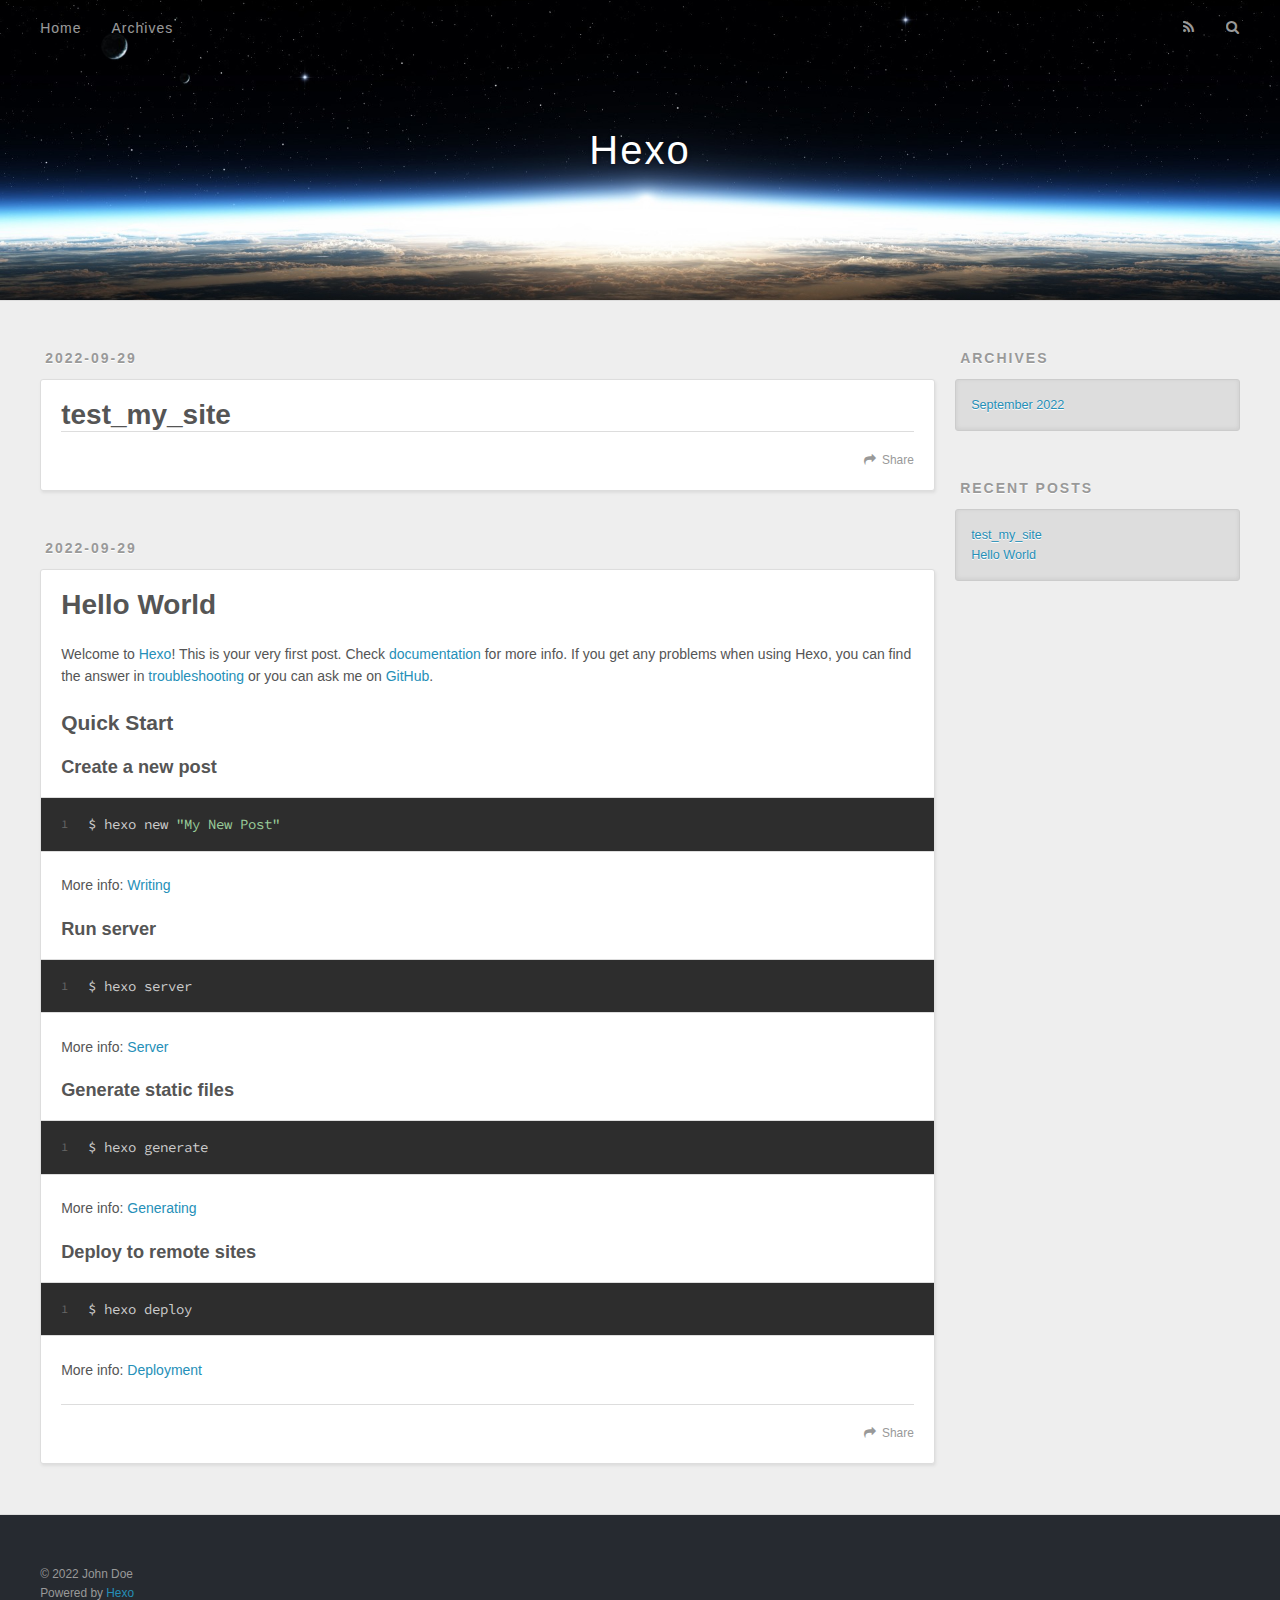
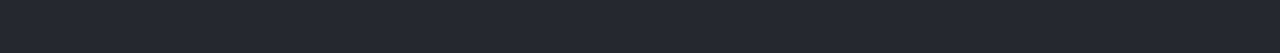
==== index.html @ 36717114 "Site updated: 2022-09-29 03:45:49" ====
<!DOCTYPE html>
<html>
<head>
  <meta charset="utf-8">
  

  
  <title>Hexo</title>
  <meta name="viewport" content="width=device-width, initial-scale=1, maximum-scale=1">
  <meta property="og:type" content="website">
<meta property="og:title" content="Hexo">
<meta property="og:url" content="http://example.com/index.html">
<meta property="og:site_name" content="Hexo">
<meta property="og:locale" content="en_US">
<meta property="article:author" content="John Doe">
<meta name="twitter:card" content="summary">
  
    <link rel="alternate" href="/atom.xml" title="Hexo" type="application/atom+xml">
  
  
    <link rel="icon" href="/favicon.png">
  
  
    <link href="//fonts.googleapis.com/css?family=Source+Code+Pro" rel="stylesheet" type="text/css">
  
  
<link rel="stylesheet" href="/css/style.css">

<meta name="generator" content="Hexo 5.4.2"></head>

<body>
  <div id="container">
    <div id="wrap">
      <header id="header">
  <div id="banner"></div>
  <div id="header-outer" class="outer">
    <div id="header-title" class="inner">
      <h1 id="logo-wrap">
        <a href="/" id="logo">Hexo</a>
      </h1>
      
    </div>
    <div id="header-inner" class="inner">
      <nav id="main-nav">
        <a id="main-nav-toggle" class="nav-icon"></a>
        
          <a class="main-nav-link" href="/">Home</a>
        
          <a class="main-nav-link" href="/archives">Archives</a>
        
      </nav>
      <nav id="sub-nav">
        
          <a id="nav-rss-link" class="nav-icon" href="/atom.xml" title="RSS Feed"></a>
        
        <a id="nav-search-btn" class="nav-icon" title="Search"></a>
      </nav>
      <div id="search-form-wrap">
        <form action="//google.com/search" method="get" accept-charset="UTF-8" class="search-form"><input type="search" name="q" class="search-form-input" placeholder="Search"><button type="submit" class="search-form-submit">&#xF002;</button><input type="hidden" name="sitesearch" value="http://example.com"></form>
      </div>
    </div>
  </div>
</header>
      <div class="outer">
        <section id="main">
  
    <article id="post-test-my-site" class="article article-type-post" itemscope itemprop="blogPost">
  <div class="article-meta">
    <a href="/2022/09/29/test-my-site/" class="article-date">
  <time datetime="2022-09-28T19:40:07.000Z" itemprop="datePublished">2022-09-29</time>
</a>
    
  </div>
  <div class="article-inner">
    
    
      <header class="article-header">
        
  
    <h1 itemprop="name">
      <a class="article-title" href="/2022/09/29/test-my-site/">test_my_site</a>
    </h1>
  

      </header>
    
    <div class="article-entry" itemprop="articleBody">
      
        
      
    </div>
    <footer class="article-footer">
      <a data-url="http://example.com/2022/09/29/test-my-site/" data-id="cl8m1f5ld0001g0mqhfbxbw0w" class="article-share-link">Share</a>
      
      
    </footer>
  </div>
  
</article>


  
    <article id="post-hello-world" class="article article-type-post" itemscope itemprop="blogPost">
  <div class="article-meta">
    <a href="/2022/09/29/hello-world/" class="article-date">
  <time datetime="2022-09-28T19:38:23.350Z" itemprop="datePublished">2022-09-29</time>
</a>
    
  </div>
  <div class="article-inner">
    
    
      <header class="article-header">
        
  
    <h1 itemprop="name">
      <a class="article-title" href="/2022/09/29/hello-world/">Hello World</a>
    </h1>
  

      </header>
    
    <div class="article-entry" itemprop="articleBody">
      
        <p>Welcome to <a target="_blank" rel="noopener" href="https://hexo.io/">Hexo</a>! This is your very first post. Check <a target="_blank" rel="noopener" href="https://hexo.io/docs/">documentation</a> for more info. If you get any problems when using Hexo, you can find the answer in <a target="_blank" rel="noopener" href="https://hexo.io/docs/troubleshooting.html">troubleshooting</a> or you can ask me on <a target="_blank" rel="noopener" href="https://github.com/hexojs/hexo/issues">GitHub</a>.</p>
<h2 id="Quick-Start"><a href="#Quick-Start" class="headerlink" title="Quick Start"></a>Quick Start</h2><h3 id="Create-a-new-post"><a href="#Create-a-new-post" class="headerlink" title="Create a new post"></a>Create a new post</h3><figure class="highlight bash"><table><tr><td class="gutter"><pre><span class="line">1</span><br></pre></td><td class="code"><pre><span class="line">$ hexo new <span class="string">&quot;My New Post&quot;</span></span><br></pre></td></tr></table></figure>

<p>More info: <a target="_blank" rel="noopener" href="https://hexo.io/docs/writing.html">Writing</a></p>
<h3 id="Run-server"><a href="#Run-server" class="headerlink" title="Run server"></a>Run server</h3><figure class="highlight bash"><table><tr><td class="gutter"><pre><span class="line">1</span><br></pre></td><td class="code"><pre><span class="line">$ hexo server</span><br></pre></td></tr></table></figure>

<p>More info: <a target="_blank" rel="noopener" href="https://hexo.io/docs/server.html">Server</a></p>
<h3 id="Generate-static-files"><a href="#Generate-static-files" class="headerlink" title="Generate static files"></a>Generate static files</h3><figure class="highlight bash"><table><tr><td class="gutter"><pre><span class="line">1</span><br></pre></td><td class="code"><pre><span class="line">$ hexo generate</span><br></pre></td></tr></table></figure>

<p>More info: <a target="_blank" rel="noopener" href="https://hexo.io/docs/generating.html">Generating</a></p>
<h3 id="Deploy-to-remote-sites"><a href="#Deploy-to-remote-sites" class="headerlink" title="Deploy to remote sites"></a>Deploy to remote sites</h3><figure class="highlight bash"><table><tr><td class="gutter"><pre><span class="line">1</span><br></pre></td><td class="code"><pre><span class="line">$ hexo deploy</span><br></pre></td></tr></table></figure>

<p>More info: <a target="_blank" rel="noopener" href="https://hexo.io/docs/one-command-deployment.html">Deployment</a></p>

      
    </div>
    <footer class="article-footer">
      <a data-url="http://example.com/2022/09/29/hello-world/" data-id="cl8m1f5l40000g0mq0gq06u40" class="article-share-link">Share</a>
      
      
    </footer>
  </div>
  
</article>


  


</section>
        
          <aside id="sidebar">
  
    

  
    

  
    
  
    
  <div class="widget-wrap">
    <h3 class="widget-title">Archives</h3>
    <div class="widget">
      <ul class="archive-list"><li class="archive-list-item"><a class="archive-list-link" href="/archives/2022/09/">September 2022</a></li></ul>
    </div>
  </div>


  
    
  <div class="widget-wrap">
    <h3 class="widget-title">Recent Posts</h3>
    <div class="widget">
      <ul>
        
          <li>
            <a href="/2022/09/29/test-my-site/">test_my_site</a>
          </li>
        
          <li>
            <a href="/2022/09/29/hello-world/">Hello World</a>
          </li>
        
      </ul>
    </div>
  </div>

  
</aside>
        
      </div>
      <footer id="footer">
  
  <div class="outer">
    <div id="footer-info" class="inner">
      &copy; 2022 John Doe<br>
      Powered by <a href="http://hexo.io/" target="_blank">Hexo</a>
    </div>
  </div>
</footer>
    </div>
    <nav id="mobile-nav">
  
    <a href="/" class="mobile-nav-link">Home</a>
  
    <a href="/archives" class="mobile-nav-link">Archives</a>
  
</nav>
    

<script src="//ajax.googleapis.com/ajax/libs/jquery/2.0.3/jquery.min.js"></script>


  
<link rel="stylesheet" href="/fancybox/jquery.fancybox.css">

  
<script src="/fancybox/jquery.fancybox.pack.js"></script>




<script src="/js/script.js"></script>




  </div>
</body>
</html>
---- css/style.css ----
body {
  width: 100%;
}
body:before,
body:after {
  content: "";
  display: table;
}
body:after {
  clear: both;
}
html,
body,
div,
span,
applet,
object,
iframe,
h1,
h2,
h3,
h4,
h5,
h6,
p,
blockquote,
pre,
a,
abbr,
acronym,
address,
big,
cite,
code,
del,
dfn,
em,
img,
ins,
kbd,
q,
s,
samp,
small,
strike,
strong,
sub,
sup,
tt,
var,
dl,
dt,
dd,
ol,
ul,
li,
fieldset,
form,
label,
legend,
table,
caption,
tbody,
tfoot,
thead,
tr,
th,
td {
  margin: 0;
  padding: 0;
  border: 0;
  outline: 0;
  font-weight: inherit;
  font-style: inherit;
  font-family: inherit;
  font-size: 100%;
  vertical-align: baseline;
}
body {
  line-height: 1;
  color: #000;
  background: #fff;
}
ol,
ul {
  list-style: none;
}
table {
  border-collapse: separate;
  border-spacing: 0;
  vertical-align: middle;
}
caption,
th,
td {
  text-align: left;
  font-weight: normal;
  vertical-align: middle;
}
a img {
  border: none;
}
input,
button {
  margin: 0;
  padding: 0;
}
input::-moz-focus-inner,
button::-moz-focus-inner {
  border: 0;
  padding: 0;
}
@font-face {
  font-family: FontAwesome;
  font-style: normal;
  font-weight: normal;
  src: url("fonts/fontawesome-webfont.eot?v=#4.0.3");
  src: url("fonts/fontawesome-webfont.eot?#iefix&v=#4.0.3") format("embedded-opentype"), url("fonts/fontawesome-webfont.woff?v=#4.0.3") format("woff"), url("fonts/fontawesome-webfont.ttf?v=#4.0.3") format("truetype"), url("fonts/fontawesome-webfont.svg#fontawesomeregular?v=#4.0.3") format("svg");
}
html,
body,
#container {
  height: 100%;
}
body {
  background: #eee;
  font: 14px -apple-system, BlinkMacSystemFont, "Segoe UI", "Roboto", "Oxygen", "Ubuntu", "Cantarell", "Fira Sans", "Droid Sans", "Helvetica Neue", sans-serif;
  -webkit-text-size-adjust: 100%;
}
.outer {
  max-width: 1220px;
  margin: 0 auto;
  padding: 0 20px;
}
.outer:before,
.outer:after {
  content: "";
  display: table;
}
.outer:after {
  clear: both;
}
.inner {
  display: inline;
  float: left;
  width: 98.33333333333333%;
  margin: 0 0.833333333333333%;
}
.left,
.alignleft {
  float: left;
}
.right,
.alignright {
  float: right;
}
.clear {
  clear: both;
}
#container {
  position: relative;
}
.mobile-nav-on {
  overflow: hidden;
}
#wrap {
  height: 100%;
  width: 100%;
  position: absolute;
  top: 0;
  left: 0;
  -webkit-transition: 0.2s ease-out;
  -moz-transition: 0.2s ease-out;
  -ms-transition: 0.2s ease-out;
  transition: 0.2s ease-out;
  z-index: 1;
  background: #eee;
}
.mobile-nav-on #wrap {
  left: 280px;
}
@media screen and (min-width: 768px) {
  #main {
    display: inline;
    float: left;
    width: 73.33333333333333%;
    margin: 0 0.833333333333333%;
  }
}
.article-date,
.article-category-link,
.archive-year,
.widget-title {
  text-decoration: none;
  text-transform: uppercase;
  letter-spacing: 2px;
  color: #999;
  margin-bottom: 1em;
  margin-left: 5px;
  line-height: 1em;
  text-shadow: 0 1px #fff;
  font-weight: bold;
}
.article-inner,
.archive-article-inner {
  background: #fff;
  -webkit-box-shadow: 1px 2px 3px #ddd;
  box-shadow: 1px 2px 3px #ddd;
  border: 1px solid #ddd;
  border-radius: 3px;
}
.article-entry h1,
.widget h1 {
  font-size: 2em;
}
.article-entry h2,
.widget h2 {
  font-size: 1.5em;
}
.article-entry h3,
.widget h3 {
  font-size: 1.3em;
}
.article-entry h4,
.widget h4 {
  font-size: 1.2em;
}
.article-entry h5,
.widget h5 {
  font-size: 1em;
}
.article-entry h6,
.widget h6 {
  font-size: 1em;
  color: #999;
}
.article-entry hr,
.widget hr {
  border: 1px dashed #ddd;
}
.article-entry strong,
.widget strong {
  font-weight: bold;
}
.article-entry em,
.widget em,
.article-entry cite,
.widget cite {
  font-style: italic;
}
.article-entry sup,
.widget sup,
.article-entry sub,
.widget sub {
  font-size: 0.75em;
  line-height: 0;
  position: relative;
  vertical-align: baseline;
}
.article-entry sup,
.widget sup {
  top: -0.5em;
}
.article-entry sub,
.widget sub {
  bottom: -0.2em;
}
.article-entry small,
.widget small {
  font-size: 0.85em;
}
.article-entry acronym,
.widget acronym,
.article-entry abbr,
.widget abbr {
  border-bottom: 1px dotted;
}
.article-entry ul,
.widget ul,
.article-entry ol,
.widget ol,
.article-entry dl,
.widget dl {
  margin: 0 20px;
  line-height: 1.6em;
}
.article-entry ul ul,
.widget ul ul,
.article-entry ol ul,
.widget ol ul,
.article-entry ul ol,
.widget ul ol,
.article-entry ol ol,
.widget ol ol {
  margin-top: 0;
  margin-bottom: 0;
}
.article-entry ul,
.widget ul {
  list-style: disc;
}
.article-entry ol,
.widget ol {
  list-style: decimal;
}
.article-entry dt,
.widget dt {
  font-weight: bold;
}
#header {
  height: 300px;
  position: relative;
  border-bottom: 1px solid #ddd;
}
#header:before,
#header:after {
  content: "";
  position: absolute;
  left: 0;
  right: 0;
  height: 40px;
}
#header:before {
  top: 0;
  background: -webkit-linear-gradient(rgba(0,0,0,0.2), transparent);
  background: -moz-linear-gradient(rgba(0,0,0,0.2), transparent);
  background: -ms-linear-gradient(rgba(0,0,0,0.2), transparent);
  background: linear-gradient(rgba(0,0,0,0.2), transparent);
}
#header:after {
  bottom: 0;
  background: -webkit-linear-gradient(transparent, rgba(0,0,0,0.2));
  background: -moz-linear-gradient(transparent, rgba(0,0,0,0.2));
  background: -ms-linear-gradient(transparent, rgba(0,0,0,0.2));
  background: linear-gradient(transparent, rgba(0,0,0,0.2));
}
#header-outer {
  height: 100%;
  position: relative;
}
#header-inner {
  position: relative;
  overflow: hidden;
}
#banner {
  position: absolute;
  top: 0;
  left: 0;
  width: 100%;
  height: 100%;
  background: url("images/banner.jpg") center #000;
  background-size: cover;
  z-index: -1;
}
#header-title {
  text-align: center;
  height: 40px;
  position: absolute;
  top: 50%;
  left: 0;
  margin-top: -20px;
}
#logo,
#subtitle {
  text-decoration: none;
  color: #fff;
  font-weight: 300;
  text-shadow: 0 1px 4px rgba(0,0,0,0.3);
}
#logo {
  font-size: 40px;
  line-height: 40px;
  letter-spacing: 2px;
}
#subtitle {
  font-size: 16px;
  line-height: 16px;
  letter-spacing: 1px;
}
#subtitle-wrap {
  margin-top: 16px;
}
#main-nav {
  float: left;
  margin-left: -15px;
}
.nav-icon,
.main-nav-link {
  float: left;
  color: #fff;
  opacity: 0.6;
  text-decoration: none;
  text-shadow: 0 1px rgba(0,0,0,0.2);
  -webkit-transition: opacity 0.2s;
  -moz-transition: opacity 0.2s;
  -ms-transition: opacity 0.2s;
  transition: opacity 0.2s;
  display: block;
  padding: 20px 15px;
}
.nav-icon:hover,
.main-nav-link:hover {
  opacity: 1;
}
.nav-icon {
  font-family: FontAwesome;
  text-align: center;
  font-size: 14px;
  width: 14px;
  height: 14px;
  padding: 20px 15px;
  position: relative;
  cursor: pointer;
}
.main-nav-link {
  font-weight: 300;
  letter-spacing: 1px;
}
@media screen and (max-width: 479px) {
  .main-nav-link {
    display: none;
  }
}
#main-nav-toggle {
  display: none;
}
#main-nav-toggle:before {
  content: "\f0c9";
}
@media screen and (max-width: 479px) {
  #main-nav-toggle {
    display: block;
  }
}
#sub-nav {
  float: right;
  margin-right: -15px;
}
#nav-rss-link:before {
  content: "\f09e";
}
#nav-search-btn:before {
  content: "\f002";
}
#search-form-wrap {
  position: absolute;
  top: 15px;
  width: 150px;
  height: 30px;
  right: -150px;
  opacity: 0;
  -webkit-transition: 0.2s ease-out;
  -moz-transition: 0.2s ease-out;
  -ms-transition: 0.2s ease-out;
  transition: 0.2s ease-out;
}
#search-form-wrap.on {
  opacity: 1;
  right: 0;
}
@media screen and (max-width: 479px) {
  #search-form-wrap {
    width: 100%;
    right: -100%;
  }
}
.search-form {
  position: absolute;
  top: 0;
  left: 0;
  right: 0;
  background: #fff;
  padding: 5px 15px;
  border-radius: 15px;
  -webkit-box-shadow: 0 0 10px rgba(0,0,0,0.3);
  box-shadow: 0 0 10px rgba(0,0,0,0.3);
}
.search-form-input {
  border: none;
  background: none;
  color: #555;
  width: 100%;
  font: 13px -apple-system, BlinkMacSystemFont, "Segoe UI", "Roboto", "Oxygen", "Ubuntu", "Cantarell", "Fira Sans", "Droid Sans", "Helvetica Neue", sans-serif;
  outline: none;
}
.search-form-input::-webkit-search-results-decoration,
.search-form-input::-webkit-search-cancel-button {
  -webkit-appearance: none;
}
.search-form-submit {
  position: absolute;
  top: 50%;
  right: 10px;
  margin-top: -7px;
  font: 13px FontAwesome;
  border: none;
  background: none;
  color: #bbb;
  cursor: pointer;
}
.search-form-submit:hover,
.search-form-submit:focus {
  color: #777;
}
.article {
  margin: 50px 0;
}
.article-inner {
  overflow: hidden;
}
.article-meta:before,
.article-meta:after {
  content: "";
  display: table;
}
.article-meta:after {
  clear: both;
}
.article-date {
  float: left;
}
.article-category {
  float: left;
  line-height: 1em;
  color: #ccc;
  text-shadow: 0 1px #fff;
  margin-left: 8px;
}
.article-category:before {
  content: "\2022";
}
.article-category-link {
  margin: 0 12px 1em;
}
.article-header {
  padding: 20px 20px 0;
}
.article-title {
  text-decoration: none;
  font-size: 2em;
  font-weight: bold;
  color: #555;
  line-height: 1.1em;
  -webkit-transition: color 0.2s;
  -moz-transition: color 0.2s;
  -ms-transition: color 0.2s;
  transition: color 0.2s;
}
a.article-title:hover {
  color: #258fb8;
}
.article-entry {
  color: #555;
  padding: 0 20px;
}
.article-entry:before,
.article-entry:after {
  content: "";
  display: table;
}
.article-entry:after {
  clear: both;
}
.article-entry p,
.article-entry table {
  line-height: 1.6em;
  margin: 1.6em 0;
}
.article-entry h1,
.article-entry h2,
.article-entry h3,
.article-entry h4,
.article-entry h5,
.article-entry h6 {
  font-weight: bold;
}
.article-entry h1,
.article-entry h2,
.article-entry h3,
.article-entry h4,
.article-entry h5,
.article-entry h6 {
  line-height: 1.1em;
  margin: 1.1em 0;
}
.article-entry a {
  color: #258fb8;
  text-decoration: none;
}
.article-entry a:hover {
  text-decoration: underline;
}
.article-entry ul,
.article-entry ol,
.article-entry dl {
  margin-top: 1.6em;
  margin-bottom: 1.6em;
}
.article-entry img,
.article-entry video {
  max-width: 100%;
  height: auto;
  display: block;
  margin: auto;
}
.article-entry iframe {
  border: none;
}
.article-entry table {
  width: 100%;
  border-collapse: collapse;
  border-spacing: 0;
}
.article-entry th {
  font-weight: bold;
  border-bottom: 3px solid #ddd;
  padding-bottom: 0.5em;
}
.article-entry td {
  border-bottom: 1px solid #ddd;
  padding: 10px 0;
}
.article-entry blockquote {
  font-family: Georgia, "Times New Roman", serif;
  font-size: 1.4em;
  margin: 1.6em 20px;
  text-align: center;
}
.article-entry blockquote footer {
  font-size: 14px;
  margin: 1.6em 0;
  font-family: -apple-system, BlinkMacSystemFont, "Segoe UI", "Roboto", "Oxygen", "Ubuntu", "Cantarell", "Fira Sans", "Droid Sans", "Helvetica Neue", sans-serif;
}
.article-entry blockquote footer cite:before {
  content: "—";
  padding: 0 0.5em;
}
.article-entry .pullquote {
  text-align: left;
  width: 45%;
  margin: 0;
}
.article-entry .pullquote.left {
  margin-left: 0.5em;
  margin-right: 1em;
}
.article-entry .pullquote.right {
  margin-right: 0.5em;
  margin-left: 1em;
}
.article-entry .caption {
  color: #999;
  display: block;
  font-size: 0.9em;
  margin-top: 0.5em;
  position: relative;
  text-align: center;
}
.article-entry .video-container {
  position: relative;
  padding-top: 56.25%;
  height: 0;
  overflow: hidden;
}
.article-entry .video-container iframe,
.article-entry .video-container object,
.article-entry .video-container embed {
  position: absolute;
  top: 0;
  left: 0;
  width: 100%;
  height: 100%;
  margin-top: 0;
}
.article-more-link a {
  display: inline-block;
  line-height: 1em;
  padding: 6px 15px;
  border-radius: 15px;
  background: #eee;
  color: #999;
  text-shadow: 0 1px #fff;
  text-decoration: none;
}
.article-more-link a:hover {
  background: #258fb8;
  color: #fff;
  text-decoration: none;
  text-shadow: 0 1px #1e7293;
}
.article-footer {
  font-size: 0.85em;
  line-height: 1.6em;
  border-top: 1px solid #ddd;
  padding-top: 1.6em;
  margin: 0 20px 20px;
}
.article-footer:before,
.article-footer:after {
  content: "";
  display: table;
}
.article-footer:after {
  clear: both;
}
.article-footer a {
  color: #999;
  text-decoration: none;
}
.article-footer a:hover {
  color: #555;
}
.article-tag-list-item {
  float: left;
  margin-right: 10px;
}
.article-tag-list-link:before {
  content: "#";
}
.article-comment-link {
  float: right;
}
.article-comment-link:before {
  content: "\f075";
  font-family: FontAwesome;
  padding-right: 8px;
}
.article-share-link {
  cursor: pointer;
  float: right;
  margin-left: 20px;
}
.article-share-link:before {
  content: "\f064";
  font-family: FontAwesome;
  padding-right: 6px;
}
#article-nav {
  position: relative;
}
#article-nav:before,
#article-nav:after {
  content: "";
  display: table;
}
#article-nav:after {
  clear: both;
}
@media screen and (min-width: 768px) {
  #article-nav {
    margin: 50px 0;
  }
  #article-nav:before {
    width: 8px;
    height: 8px;
    position: absolute;
    top: 50%;
    left: 50%;
    margin-top: -4px;
    margin-left: -4px;
    content: "";
    border-radius: 50%;
    background: #ddd;
    -webkit-box-shadow: 0 1px 2px #fff;
    box-shadow: 0 1px 2px #fff;
  }
}
.article-nav-link-wrap {
  text-decoration: none;
  text-shadow: 0 1px #fff;
  color: #999;
  -webkit-box-sizing: border-box;
  -moz-box-sizing: border-box;
  box-sizing: border-box;
  margin-top: 50px;
  text-align: center;
  display: block;
}
.article-nav-link-wrap:hover {
  color: #555;
}
@media screen and (min-width: 768px) {
  .article-nav-link-wrap {
    width: 50%;
    margin-top: 0;
  }
}
@media screen and (min-width: 768px) {
  #article-nav-newer {
    float: left;
    text-align: right;
    padding-right: 20px;
  }
}
@media screen and (min-width: 768px) {
  #article-nav-older {
    float: right;
    text-align: left;
    padding-left: 20px;
  }
}
.article-nav-caption {
  text-transform: uppercase;
  letter-spacing: 2px;
  color: #ddd;
  line-height: 1em;
  font-weight: bold;
}
#article-nav-newer .article-nav-caption {
  margin-right: -2px;
}
.article-nav-title {
  font-size: 0.85em;
  line-height: 1.6em;
  margin-top: 0.5em;
}
.article-share-box {
  position: absolute;
  display: none;
  background: #fff;
  -webkit-box-shadow: 1px 2px 10px rgba(0,0,0,0.2);
  box-shadow: 1px 2px 10px rgba(0,0,0,0.2);
  border-radius: 3px;
  margin-left: -145px;
  overflow: hidden;
  z-index: 1;
}
.article-share-box.on {
  display: block;
}
.article-share-input {
  width: 100%;
  background: none;
  -webkit-box-sizing: border-box;
  -moz-box-sizing: border-box;
  box-sizing: border-box;
  font: 14px -apple-system, BlinkMacSystemFont, "Segoe UI", "Roboto", "Oxygen", "Ubuntu", "Cantarell", "Fira Sans", "Droid Sans", "Helvetica Neue", sans-serif;
  padding: 0 15px;
  color: #555;
  outline: none;
  border: 1px solid #ddd;
  border-radius: 3px 3px 0 0;
  height: 36px;
  line-height: 36px;
}
.article-share-links {
  background: #eee;
}
.article-share-links:before,
.article-share-links:after {
  content: "";
  display: table;
}
.article-share-links:after {
  clear: both;
}
.article-share-twitter,
.article-share-facebook,
.article-share-pinterest,
.article-share-google {
  width: 50px;
  height: 36px;
  display: block;
  float: left;
  position: relative;
  color: #999;
  text-shadow: 0 1px #fff;
}
.article-share-twitter:before,
.article-share-facebook:before,
.article-share-pinterest:before,
.article-share-google:before {
  font-size: 20px;
  font-family: FontAwesome;
  width: 20px;
  height: 20px;
  position: absolute;
  top: 50%;
  left: 50%;
  margin-top: -10px;
  margin-left: -10px;
  text-align: center;
}
.article-share-twitter:hover,
.article-share-facebook:hover,
.article-share-pinterest:hover,
.article-share-google:hover {
  color: #fff;
}
.article-share-twitter:before {
  content: "\f099";
}
.article-share-twitter:hover {
  background: #00aced;
  text-shadow: 0 1px #008abe;
}
.article-share-facebook:before {
  content: "\f09a";
}
.article-share-facebook:hover {
  background: #3b5998;
  text-shadow: 0 1px #2f477a;
}
.article-share-pinterest:before {
  content: "\f0d2";
}
.article-share-pinterest:hover {
  background: #cb2027;
  text-shadow: 0 1px #a21a1f;
}
.article-share-google:before {
  content: "\f0d5";
}
.article-share-google:hover {
  background: #dd4b39;
  text-shadow: 0 1px #be3221;
}
.article-gallery {
  background: #000;
  position: relative;
}
.article-gallery-photos {
  position: relative;
  overflow: hidden;
}
.article-gallery-img {
  display: none;
  max-width: 100%;
}
.article-gallery-img:first-child {
  display: block;
}
.article-gallery-img.loaded {
  position: absolute;
  display: block;
}
.article-gallery-img img {
  display: block;
  max-width: 100%;
  margin: 0 auto;
}
#comments {
  background: #fff;
  -webkit-box-shadow: 1px 2px 3px #ddd;
  box-shadow: 1px 2px 3px #ddd;
  padding: 20px;
  border: 1px solid #ddd;
  border-radius: 3px;
  margin: 50px 0;
}
#comments a {
  color: #258fb8;
}
.archives-wrap {
  margin: 50px 0;
}
.archives:before,
.archives:after {
  content: "";
  display: table;
}
.archives:after {
  clear: both;
}
.archive-year-wrap {
  margin-bottom: 1em;
}
.archives {
  -webkit-column-gap: 10px;
  -moz-column-gap: 10px;
  column-gap: 10px;
}
@media screen and (min-width: 480px) and (max-width: 767px) {
  .archives {
    -webkit-column-count: 2;
    -moz-column-count: 2;
    column-count: 2;
  }
}
@media screen and (min-width: 768px) {
  .archives {
    -webkit-column-count: 3;
    -moz-column-count: 3;
    column-count: 3;
  }
}
.archive-article {
  -webkit-column-break-inside: avoid;
  page-break-inside: avoid;
  overflow: hidden;
  break-inside: avoid-column;
}
.archive-article-inner {
  padding: 10px;
  margin-bottom: 15px;
}
.archive-article-title {
  text-decoration: none;
  font-weight: bold;
  color: #555;
  -webkit-transition: color 0.2s;
  -moz-transition: color 0.2s;
  -ms-transition: color 0.2s;
  transition: color 0.2s;
  line-height: 1.6em;
}
.archive-article-title:hover {
  color: #258fb8;
}
.archive-article-footer {
  margin-top: 1em;
}
.archive-article-date {
  color: #999;
  text-decoration: none;
  font-size: 0.85em;
  line-height: 1em;
  margin-bottom: 0.5em;
  display: block;
}
#page-nav {
  margin: 50px auto;
  background: #fff;
  -webkit-box-shadow: 1px 2px 3px #ddd;
  box-shadow: 1px 2px 3px #ddd;
  border: 1px solid #ddd;
  border-radius: 3px;
  text-align: center;
  color: #999;
  overflow: hidden;
}
#page-nav:before,
#page-nav:after {
  content: "";
  display: table;
}
#page-nav:after {
  clear: both;
}
#page-nav a,
#page-nav span {
  padding: 10px 20px;
  line-height: 1;
  height: 2ex;
}
#page-nav a {
  color: #999;
  text-decoration: none;
}
#page-nav a:hover {
  background: #999;
  color: #fff;
}
#page-nav .prev {
  float: left;
}
#page-nav .next {
  float: right;
}
#page-nav .page-number {
  display: inline-block;
}
@media screen and (max-width: 479px) {
  #page-nav .page-number {
    display: none;
  }
}
#page-nav .current {
  color: #555;
  font-weight: bold;
}
#page-nav .space {
  color: #ddd;
}
#footer {
  background: #262a30;
  padding: 50px 0;
  border-top: 1px solid #ddd;
  color: #999;
}
#footer a {
  color: #258fb8;
  text-decoration: none;
}
#footer a:hover {
  text-decoration: underline;
}
#footer-info {
  line-height: 1.6em;
  font-size: 0.85em;
}
.article-entry pre,
.article-entry .highlight {
  background: #2d2d2d;
  margin: 0 -20px;
  padding: 15px 20px;
  border-style: solid;
  border-color: #ddd;
  border-width: 1px 0;
  overflow: auto;
  color: #ccc;
  line-height: 22.400000000000002px;
}
.article-entry .highlight .gutter pre,
.article-entry .gist .gist-file .gist-data .line-numbers {
  color: #666;
  font-size: 0.85em;
}
.article-entry pre,
.article-entry code {
  font-family: "Source Code Pro", Consolas, Monaco, Menlo, Consolas, monospace;
}
.article-entry code {
  background: #eee;
  text-shadow: 0 1px #fff;
  padding: 0 0.3em;
}
.article-entry pre code {
  background: none;
  text-shadow: none;
  padding: 0;
}
.article-entry .highlight pre {
  border: none;
  margin: 0;
  padding: 0;
}
.article-entry .highlight table {
  margin: 0;
  width: auto;
}
.article-entry .highlight td {
  border: none;
  padding: 0;
}
.article-entry .highlight figcaption {
  font-size: 0.85em;
  color: #999;
  line-height: 1em;
  margin-bottom: 1em;
}
.article-entry .highlight figcaption:before,
.article-entry .highlight figcaption:after {
  content: "";
  display: table;
}
.article-entry .highlight figcaption:after {
  clear: both;
}
.article-entry .highlight figcaption a {
  float: right;
}
.article-entry .highlight .gutter pre {
  text-align: right;
  padding-right: 20px;
}
.article-entry .highlight .line {
  height: 22.400000000000002px;
}
.article-entry .highlight .line.marked {
  background: #515151;
}
.article-entry .gist {
  margin: 0 -20px;
  border-style: solid;
  border-color: #ddd;
  border-width: 1px 0;
  background: #2d2d2d;
  padding: 15px 20px 15px 0;
}
.article-entry .gist .gist-file {
  border: none;
  font-family: "Source Code Pro", Consolas, Monaco, Menlo, Consolas, monospace;
  margin: 0;
}
.article-entry .gist .gist-file .gist-data {
  background: none;
  border: none;
}
.article-entry .gist .gist-file .gist-data .line-numbers {
  background: none;
  border: none;
  padding: 0 20px 0 0;
}
.article-entry .gist .gist-file .gist-data .line-data {
  padding: 0 !important;
}
.article-entry .gist .gist-file .highlight {
  margin: 0;
  padding: 0;
  border: none;
}
.article-entry .gist .gist-file .gist-meta {
  background: #2d2d2d;
  color: #999;
  font: 0.85em -apple-system, BlinkMacSystemFont, "Segoe UI", "Roboto", "Oxygen", "Ubuntu", "Cantarell", "Fira Sans", "Droid Sans", "Helvetica Neue", sans-serif;
  text-shadow: 0 0;
  padding: 0;
  margin-top: 1em;
  margin-left: 20px;
}
.article-entry .gist .gist-file .gist-meta a {
  color: #258fb8;
  font-weight: normal;
}
.article-entry .gist .gist-file .gist-meta a:hover {
  text-decoration: underline;
}
pre .comment,
pre .title {
  color: #999;
}
pre .variable,
pre .attribute,
pre .tag,
pre .regexp,
pre .ruby .constant,
pre .xml .tag .title,
pre .xml .pi,
pre .xml .doctype,
pre .html .doctype,
pre .css .id,
pre .css .class,
pre .css .pseudo {
  color: #f2777a;
}
pre .number,
pre .preprocessor,
pre .built_in,
pre .literal,
pre .params,
pre .constant {
  color: #f99157;
}
pre .class,
pre .ruby .class .title,
pre .css .rules .attribute {
  color: #9c9;
}
pre .string,
pre .value,
pre .inheritance,
pre .header,
pre .ruby .symbol,
pre .xml .cdata {
  color: #9c9;
}
pre .css .hexcolor {
  color: #6cc;
}
pre .function,
pre .python .decorator,
pre .python .title,
pre .ruby .function .title,
pre .ruby .title .keyword,
pre .perl .sub,
pre .javascript .title,
pre .coffeescript .title {
  color: #69c;
}
pre .keyword,
pre .javascript .function {
  color: #c9c;
}
@media screen and (max-width: 479px) {
  #mobile-nav {
    position: absolute;
    top: 0;
    left: 0;
    width: 280px;
    height: 100%;
    background: #191919;
    border-right: 1px solid #fff;
  }
}
@media screen and (max-width: 479px) {
  .mobile-nav-link {
    display: block;
    color: #999;
    text-decoration: none;
    padding: 15px 20px;
    font-weight: bold;
  }
  .mobile-nav-link:hover {
    color: #fff;
  }
}
@media screen and (min-width: 768px) {
  #sidebar {
    display: inline;
    float: left;
    width: 23.333333333333332%;
    margin: 0 0.833333333333333%;
  }
}
.widget-wrap {
  margin: 50px 0;
}
.widget {
  color: #777;
  text-shadow: 0 1px #fff;
  background: #ddd;
  -webkit-box-shadow: 0 -1px 4px #ccc inset;
  box-shadow: 0 -1px 4px #ccc inset;
  border: 1px solid #ccc;
  padding: 15px;
  border-radius: 3px;
}
.widget a {
  color: #258fb8;
  text-decoration: none;
}
.widget a:hover {
  text-decoration: underline;
}
.widget ul ul,
.widget ol ul,
.widget dl ul,
.widget ul ol,
.widget ol ol,
.widget dl ol,
.widget ul dl,
.widget ol dl,
.widget dl dl {
  margin-left: 15px;
  list-style: disc;
}
.widget {
  line-height: 1.6em;
  word-wrap: break-word;
  font-size: 0.9em;
}
.widget ul,
.widget ol {
  list-style: none;
  margin: 0;
}
.widget ul ul,
.widget ol ul,
.widget ul ol,
.widget ol ol {
  margin: 0 20px;
}
.widget ul ul,
.widget ol ul {
  list-style: disc;
}
.widget ul ol,
.widget ol ol {
  list-style: decimal;
}
.category-list-count,
.tag-list-count,
.archive-list-count {
  padding-left: 5px;
  color: #999;
  font-size: 0.85em;
}
.category-list-count:before,
.tag-list-count:before,
.archive-list-count:before {
  content: "(";
}
.category-list-count:after,
.tag-list-count:after,
.archive-list-count:after {
  content: ")";
}
.tagcloud a {
  margin-right: 5px;
  display: inline-block;
}
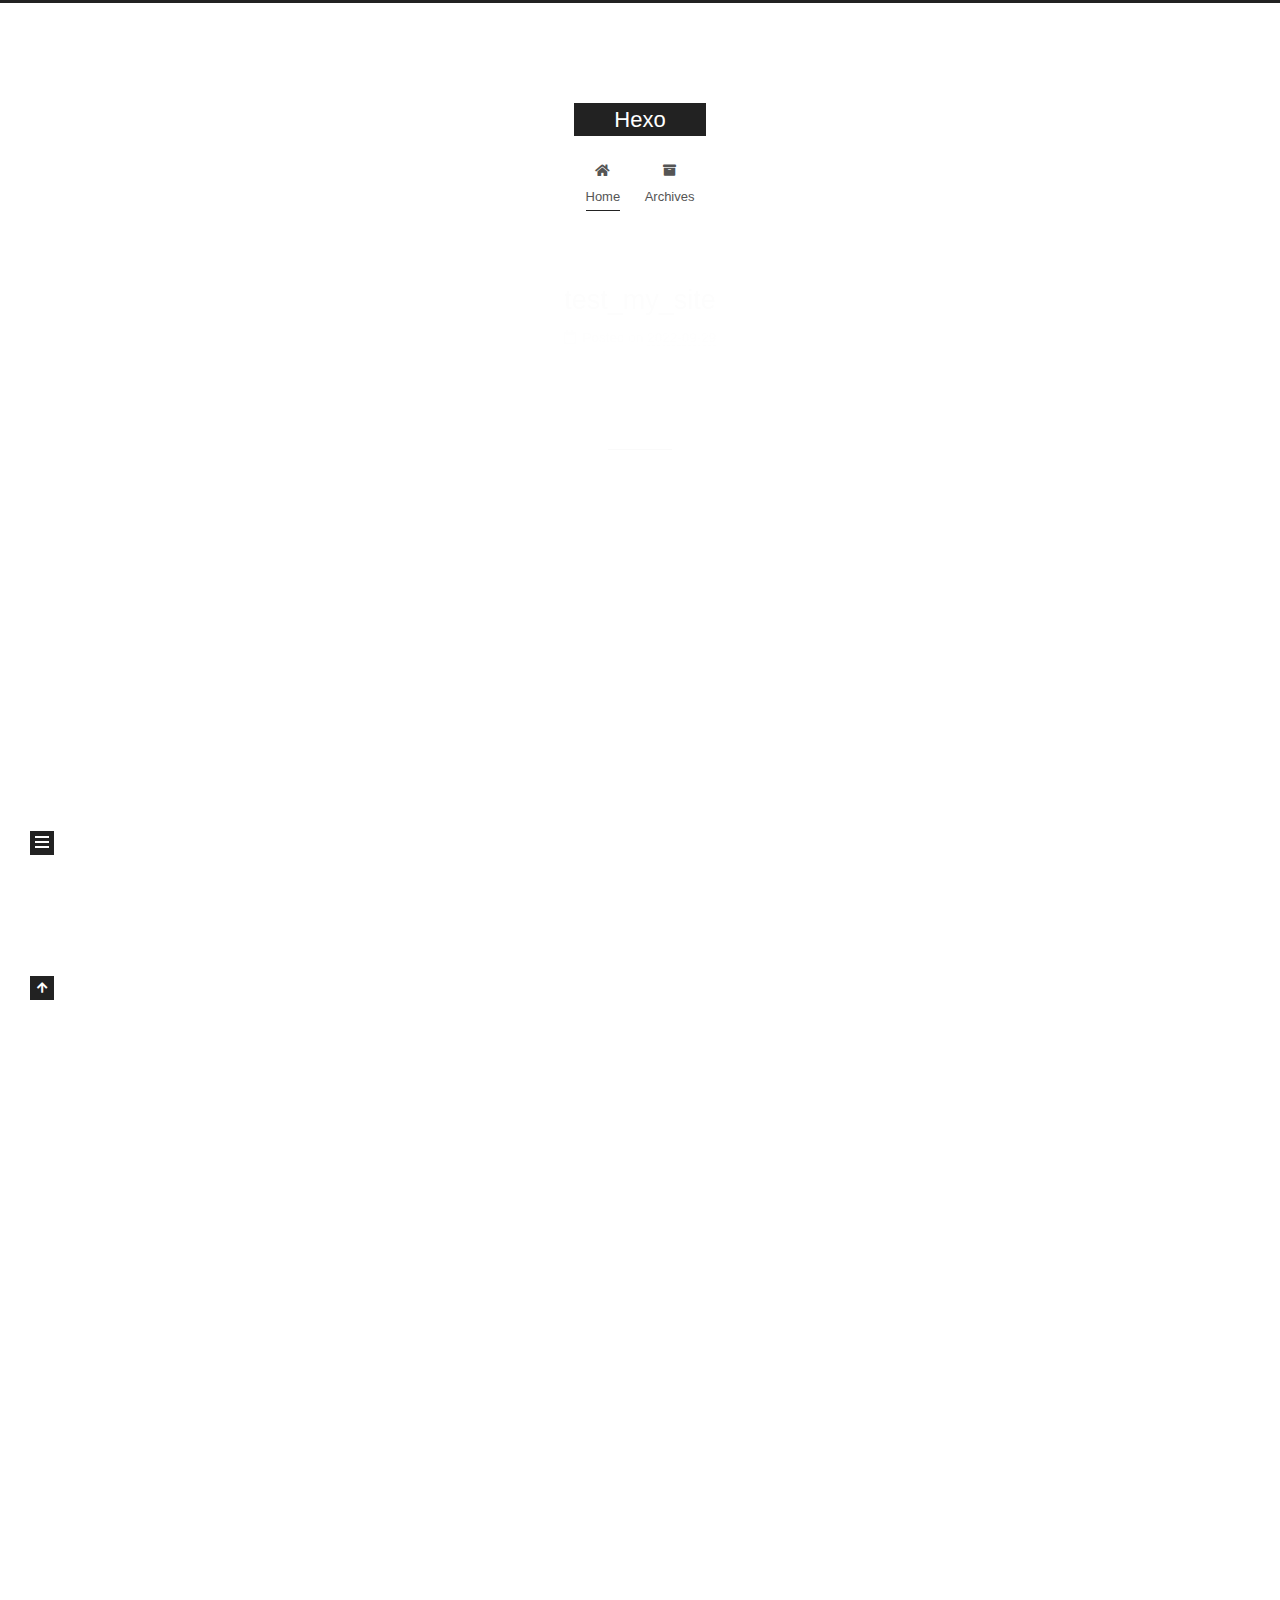
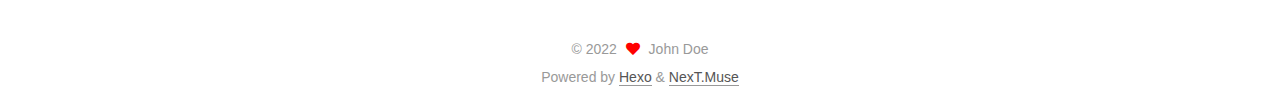
==== commit 5c7c6aed: "Site updated: 2022-09-29 08:29:33" ====
--- a/index.html
+++ b/index.html
@@ -1,12 +1,25 @@
 <!DOCTYPE html>
-<html>
+<html lang="en">
 <head>
-  <meta charset="utf-8">
-  
-
-  
-  <title>Hexo</title>
-  <meta name="viewport" content="width=device-width, initial-scale=1, maximum-scale=1">
+  <meta charset="UTF-8">
+<meta name="viewport" content="width=device-width, initial-scale=1, maximum-scale=2">
+<meta name="theme-color" content="#222">
+<meta name="generator" content="Hexo 5.4.2">
+  <link rel="apple-touch-icon" sizes="180x180" href="/images/apple-touch-icon-next.png">
+  <link rel="icon" type="image/png" sizes="32x32" href="/images/favicon-32x32-next.png">
+  <link rel="icon" type="image/png" sizes="16x16" href="/images/favicon-16x16-next.png">
+  <link rel="mask-icon" href="/images/logo.svg" color="#222">
+
+<link rel="stylesheet" href="/css/main.css">
+
+
+<link rel="stylesheet" href="/lib/font-awesome/css/all.min.css">
+
+<script id="hexo-configurations">
+    var NexT = window.NexT || {};
+    var CONFIG = {"hostname":"example.com","root":"/","scheme":"Muse","version":"7.8.0","exturl":false,"sidebar":{"position":"left","display":"post","padding":18,"offset":12,"onmobile":false},"copycode":{"enable":false,"show_result":false,"style":null},"back2top":{"enable":true,"sidebar":false,"scrollpercent":false},"bookmark":{"enable":false,"color":"#222","save":"auto"},"fancybox":false,"mediumzoom":false,"lazyload":false,"pangu":false,"comments":{"style":"tabs","active":null,"storage":true,"lazyload":false,"nav":null},"algolia":{"hits":{"per_page":10},"labels":{"input_placeholder":"Search for Posts","hits_empty":"We didn't find any results for the search: ${query}","hits_stats":"${hits} results found in ${time} ms"}},"localsearch":{"enable":false,"trigger":"auto","top_n_per_article":1,"unescape":false,"preload":false},"motion":{"enable":true,"async":false,"transition":{"post_block":"fadeIn","post_header":"slideDownIn","post_body":"slideDownIn","coll_header":"slideLeftIn","sidebar":"slideUpIn"}}};
+  </script>
+
   <meta property="og:type" content="website">
 <meta property="og:title" content="Hexo">
 <meta property="og:url" content="http://example.com/index.html">
@@ -14,115 +27,221 @@
 <meta property="og:locale" content="en_US">
 <meta property="article:author" content="John Doe">
 <meta name="twitter:card" content="summary">
-  
-    <link rel="alternate" href="/atom.xml" title="Hexo" type="application/atom+xml">
-  
-  
-    <link rel="icon" href="/favicon.png">
-  
-  
-    <link href="//fonts.googleapis.com/css?family=Source+Code+Pro" rel="stylesheet" type="text/css">
-  
-  
-<link rel="stylesheet" href="/css/style.css">
-
-<meta name="generator" content="Hexo 5.4.2"></head>
-
-<body>
-  <div id="container">
-    <div id="wrap">
-      <header id="header">
-  <div id="banner"></div>
-  <div id="header-outer" class="outer">
-    <div id="header-title" class="inner">
-      <h1 id="logo-wrap">
-        <a href="/" id="logo">Hexo</a>
-      </h1>
-      
+
+<link rel="canonical" href="http://example.com/">
+
+
+<script id="page-configurations">
+  // https://hexo.io/docs/variables.html
+  CONFIG.page = {
+    sidebar: "",
+    isHome : true,
+    isPost : false,
+    lang   : 'en'
+  };
+</script>
+
+  <title>Hexo</title>
+  
+
+
+
+
+
+
+  <noscript>
+  <style>
+  .use-motion .brand,
+  .use-motion .menu-item,
+  .sidebar-inner,
+  .use-motion .post-block,
+  .use-motion .pagination,
+  .use-motion .comments,
+  .use-motion .post-header,
+  .use-motion .post-body,
+  .use-motion .collection-header { opacity: initial; }
+
+  .use-motion .site-title,
+  .use-motion .site-subtitle {
+    opacity: initial;
+    top: initial;
+  }
+
+  .use-motion .logo-line-before i { left: initial; }
+  .use-motion .logo-line-after i { right: initial; }
+  </style>
+</noscript>
+
+</head>
+
+<body itemscope itemtype="http://schema.org/WebPage">
+  <div class="container use-motion">
+    <div class="headband"></div>
+
+    <header class="header" itemscope itemtype="http://schema.org/WPHeader">
+      <div class="header-inner"><div class="site-brand-container">
+  <div class="site-nav-toggle">
+    <div class="toggle" aria-label="Toggle navigation bar">
+      <span class="toggle-line toggle-line-first"></span>
+      <span class="toggle-line toggle-line-middle"></span>
+      <span class="toggle-line toggle-line-last"></span>
     </div>
-    <div id="header-inner" class="inner">
-      <nav id="main-nav">
-        <a id="main-nav-toggle" class="nav-icon"></a>
-        
-          <a class="main-nav-link" href="/">Home</a>
-        
-          <a class="main-nav-link" href="/archives">Archives</a>
-        
-      </nav>
-      <nav id="sub-nav">
-        
-          <a id="nav-rss-link" class="nav-icon" href="/atom.xml" title="RSS Feed"></a>
-        
-        <a id="nav-search-btn" class="nav-icon" title="Search"></a>
-      </nav>
-      <div id="search-form-wrap">
-        <form action="//google.com/search" method="get" accept-charset="UTF-8" class="search-form"><input type="search" name="q" class="search-form-input" placeholder="Search"><button type="submit" class="search-form-submit">&#xF002;</button><input type="hidden" name="sitesearch" value="http://example.com"></form>
-      </div>
+  </div>
+
+  <div class="site-meta">
+
+    <a href="/" class="brand" rel="start">
+      <span class="logo-line-before"><i></i></span>
+      <h1 class="site-title">Hexo</h1>
+      <span class="logo-line-after"><i></i></span>
+    </a>
+  </div>
+
+  <div class="site-nav-right">
+    <div class="toggle popup-trigger">
     </div>
   </div>
-</header>
-      <div class="outer">
-        <section id="main">
-  
-    <article id="post-test-my-site" class="article article-type-post" itemscope itemprop="blogPost">
-  <div class="article-meta">
-    <a href="/2022/09/29/test-my-site/" class="article-date">
-  <time datetime="2022-09-28T19:40:07.000Z" itemprop="datePublished">2022-09-29</time>
-</a>
-    
-  </div>
-  <div class="article-inner">
-    
-    
-      <header class="article-header">
-        
-  
-    <h1 itemprop="name">
-      <a class="article-title" href="/2022/09/29/test-my-site/">test_my_site</a>
-    </h1>
-  
-
+</div>
+
+
+
+
+<nav class="site-nav">
+  <ul id="menu" class="main-menu menu">
+        <li class="menu-item menu-item-home">
+
+    <a href="/" rel="section"><i class="fa fa-home fa-fw"></i>Home</a>
+
+  </li>
+        <li class="menu-item menu-item-archives">
+
+    <a href="/archives/" rel="section"><i class="fa fa-archive fa-fw"></i>Archives</a>
+
+  </li>
+  </ul>
+</nav>
+
+
+
+
+</div>
+    </header>
+
+    
+  <div class="back-to-top">
+    <i class="fa fa-arrow-up"></i>
+    <span>0%</span>
+  </div>
+
+
+    <main class="main">
+      <div class="main-inner">
+        <div class="content-wrap">
+          
+
+          <div class="content index posts-expand">
+            
+      
+  
+  
+  <article itemscope itemtype="http://schema.org/Article" class="post-block" lang="en">
+    <link itemprop="mainEntityOfPage" href="http://example.com/2022/09/29/test-my-site/">
+
+    <span hidden itemprop="author" itemscope itemtype="http://schema.org/Person">
+      <meta itemprop="image" content="/images/avatar.gif">
+      <meta itemprop="name" content="John Doe">
+      <meta itemprop="description" content="">
+    </span>
+
+    <span hidden itemprop="publisher" itemscope itemtype="http://schema.org/Organization">
+      <meta itemprop="name" content="Hexo">
+    </span>
+      <header class="post-header">
+        <h2 class="post-title" itemprop="name headline">
+          
+            <a href="/2022/09/29/test-my-site/" class="post-title-link" itemprop="url">test_my_site</a>
+        </h2>
+
+        <div class="post-meta">
+            <span class="post-meta-item">
+              <span class="post-meta-item-icon">
+                <i class="far fa-calendar"></i>
+              </span>
+              <span class="post-meta-item-text">Posted on</span>
+
+              <time title="Created: 2022-09-29 03:40:07" itemprop="dateCreated datePublished" datetime="2022-09-29T03:40:07+08:00">2022-09-29</time>
+            </span>
+
+          
+
+        </div>
       </header>
-    
-    <div class="article-entry" itemprop="articleBody">
-      
-        
+
+    
+    
+    
+    <div class="post-body" itemprop="articleBody">
+
+      
+          
       
     </div>
-    <footer class="article-footer">
-      <a data-url="http://example.com/2022/09/29/test-my-site/" data-id="cl8m1f5ld0001g0mqhfbxbw0w" class="article-share-link">Share</a>
-      
-      
-    </footer>
-  </div>
-  
-</article>
-
-
-  
-    <article id="post-hello-world" class="article article-type-post" itemscope itemprop="blogPost">
-  <div class="article-meta">
-    <a href="/2022/09/29/hello-world/" class="article-date">
-  <time datetime="2022-09-28T19:38:23.350Z" itemprop="datePublished">2022-09-29</time>
-</a>
-    
-  </div>
-  <div class="article-inner">
-    
-    
-      <header class="article-header">
-        
-  
-    <h1 itemprop="name">
-      <a class="article-title" href="/2022/09/29/hello-world/">Hello World</a>
-    </h1>
-  
-
+
+    
+    
+    
+      <footer class="post-footer">
+        <div class="post-eof"></div>
+      </footer>
+  </article>
+  
+  
+  
+
+      
+  
+  
+  <article itemscope itemtype="http://schema.org/Article" class="post-block" lang="en">
+    <link itemprop="mainEntityOfPage" href="http://example.com/2022/09/29/hello-world/">
+
+    <span hidden itemprop="author" itemscope itemtype="http://schema.org/Person">
+      <meta itemprop="image" content="/images/avatar.gif">
+      <meta itemprop="name" content="John Doe">
+      <meta itemprop="description" content="">
+    </span>
+
+    <span hidden itemprop="publisher" itemscope itemtype="http://schema.org/Organization">
+      <meta itemprop="name" content="Hexo">
+    </span>
+      <header class="post-header">
+        <h2 class="post-title" itemprop="name headline">
+          
+            <a href="/2022/09/29/hello-world/" class="post-title-link" itemprop="url">Hello World</a>
+        </h2>
+
+        <div class="post-meta">
+            <span class="post-meta-item">
+              <span class="post-meta-item-icon">
+                <i class="far fa-calendar"></i>
+              </span>
+              <span class="post-meta-item-text">Posted on</span>
+              
+
+              <time title="Created: 2022-09-29 03:38:23 / Modified: 02:04:22" itemprop="dateCreated datePublished" datetime="2022-09-29T03:38:23+08:00">2022-09-29</time>
+            </span>
+
+          
+
+        </div>
       </header>
-    
-    <div class="article-entry" itemprop="articleBody">
-      
-        <p>Welcome to <a target="_blank" rel="noopener" href="https://hexo.io/">Hexo</a>! This is your very first post. Check <a target="_blank" rel="noopener" href="https://hexo.io/docs/">documentation</a> for more info. If you get any problems when using Hexo, you can find the answer in <a target="_blank" rel="noopener" href="https://hexo.io/docs/troubleshooting.html">troubleshooting</a> or you can ask me on <a target="_blank" rel="noopener" href="https://github.com/hexojs/hexo/issues">GitHub</a>.</p>
+
+    
+    
+    
+    <div class="post-body" itemprop="articleBody">
+
+      
+          <p>Welcome to <a target="_blank" rel="noopener" href="https://hexo.io/">Hexo</a>! This is your very first post. Check <a target="_blank" rel="noopener" href="https://hexo.io/docs/">documentation</a> for more info. If you get any problems when using Hexo, you can find the answer in <a target="_blank" rel="noopener" href="https://hexo.io/docs/troubleshooting.html">troubleshooting</a> or you can ask me on <a target="_blank" rel="noopener" href="https://github.com/hexojs/hexo/issues">GitHub</a>.</p>
 <h2 id="Quick-Start"><a href="#Quick-Start" class="headerlink" title="Quick Start"></a>Quick Start</h2><h3 id="Create-a-new-post"><a href="#Create-a-new-post" class="headerlink" title="Create a new post"></a>Create a new post</h3><figure class="highlight bash"><table><tr><td class="gutter"><pre><span class="line">1</span><br></pre></td><td class="code"><pre><span class="line">$ hexo new <span class="string">&quot;My New Post&quot;</span></span><br></pre></td></tr></table></figure>
 
 <p>More info: <a target="_blank" rel="noopener" href="https://hexo.io/docs/writing.html">Writing</a></p>
@@ -138,99 +257,171 @@
 
       
     </div>
-    <footer class="article-footer">
-      <a data-url="http://example.com/2022/09/29/hello-world/" data-id="cl8m1f5l40000g0mq0gq06u40" class="article-share-link">Share</a>
-      
-      
+
+    
+    
+    
+      <footer class="post-footer">
+        <div class="post-eof"></div>
+      </footer>
+  </article>
+  
+  
+  
+
+
+  
+
+
+
+          </div>
+          
+
+<script>
+  window.addEventListener('tabs:register', () => {
+    let { activeClass } = CONFIG.comments;
+    if (CONFIG.comments.storage) {
+      activeClass = localStorage.getItem('comments_active') || activeClass;
+    }
+    if (activeClass) {
+      let activeTab = document.querySelector(`a[href="#comment-${activeClass}"]`);
+      if (activeTab) {
+        activeTab.click();
+      }
+    }
+  });
+  if (CONFIG.comments.storage) {
+    window.addEventListener('tabs:click', event => {
+      if (!event.target.matches('.tabs-comment .tab-content .tab-pane')) return;
+      let commentClass = event.target.classList[1];
+      localStorage.setItem('comments_active', commentClass);
+    });
+  }
+</script>
+
+        </div>
+          
+  
+  <div class="toggle sidebar-toggle">
+    <span class="toggle-line toggle-line-first"></span>
+    <span class="toggle-line toggle-line-middle"></span>
+    <span class="toggle-line toggle-line-last"></span>
+  </div>
+
+  <aside class="sidebar">
+    <div class="sidebar-inner">
+
+      <ul class="sidebar-nav motion-element">
+        <li class="sidebar-nav-toc">
+          Table of Contents
+        </li>
+        <li class="sidebar-nav-overview">
+          Overview
+        </li>
+      </ul>
+
+      <!--noindex-->
+      <div class="post-toc-wrap sidebar-panel">
+      </div>
+      <!--/noindex-->
+
+      <div class="site-overview-wrap sidebar-panel">
+        <div class="site-author motion-element" itemprop="author" itemscope itemtype="http://schema.org/Person">
+  <p class="site-author-name" itemprop="name">John Doe</p>
+  <div class="site-description" itemprop="description"></div>
+</div>
+<div class="site-state-wrap motion-element">
+  <nav class="site-state">
+      <div class="site-state-item site-state-posts">
+          <a href="/archives/">
+        
+          <span class="site-state-item-count">2</span>
+          <span class="site-state-item-name">posts</span>
+        </a>
+      </div>
+  </nav>
+</div>
+
+
+
+      </div>
+
+    </div>
+  </aside>
+  <div id="sidebar-dimmer"></div>
+
+
+      </div>
+    </main>
+
+    <footer class="footer">
+      <div class="footer-inner">
+        
+
+        
+
+<div class="copyright">
+  
+  &copy; 
+  <span itemprop="copyrightYear">2022</span>
+  <span class="with-love">
+    <i class="fa fa-heart"></i>
+  </span>
+  <span class="author" itemprop="copyrightHolder">John Doe</span>
+</div>
+  <div class="powered-by">Powered by <a href="https://hexo.io/" class="theme-link" rel="noopener" target="_blank">Hexo</a> & <a href="https://muse.theme-next.org/" class="theme-link" rel="noopener" target="_blank">NexT.Muse</a>
+  </div>
+
+        
+
+
+
+
+
+
+
+
+      </div>
     </footer>
   </div>
-  
-</article>
-
-
-  
-
-
-</section>
-        
-          <aside id="sidebar">
-  
-    
-
-  
-    
-
-  
-    
-  
-    
-  <div class="widget-wrap">
-    <h3 class="widget-title">Archives</h3>
-    <div class="widget">
-      <ul class="archive-list"><li class="archive-list-item"><a class="archive-list-link" href="/archives/2022/09/">September 2022</a></li></ul>
-    </div>
-  </div>
-
-
-  
-    
-  <div class="widget-wrap">
-    <h3 class="widget-title">Recent Posts</h3>
-    <div class="widget">
-      <ul>
-        
-          <li>
-            <a href="/2022/09/29/test-my-site/">test_my_site</a>
-          </li>
-        
-          <li>
-            <a href="/2022/09/29/hello-world/">Hello World</a>
-          </li>
-        
-      </ul>
-    </div>
-  </div>
-
-  
-</aside>
-        
-      </div>
-      <footer id="footer">
-  
-  <div class="outer">
-    <div id="footer-info" class="inner">
-      &copy; 2022 John Doe<br>
-      Powered by <a href="http://hexo.io/" target="_blank">Hexo</a>
-    </div>
-  </div>
-</footer>
-    </div>
-    <nav id="mobile-nav">
-  
-    <a href="/" class="mobile-nav-link">Home</a>
-  
-    <a href="/archives" class="mobile-nav-link">Archives</a>
-  
-</nav>
-    
-
-<script src="//ajax.googleapis.com/ajax/libs/jquery/2.0.3/jquery.min.js"></script>
-
-
-  
-<link rel="stylesheet" href="/fancybox/jquery.fancybox.css">
-
-  
-<script src="/fancybox/jquery.fancybox.pack.js"></script>
-
-
-
-
-<script src="/js/script.js"></script>
-
-
-
-
-  </div>
+
+  
+  <script src="/lib/anime.min.js"></script>
+  <script src="/lib/velocity/velocity.min.js"></script>
+  <script src="/lib/velocity/velocity.ui.min.js"></script>
+
+<script src="/js/utils.js"></script>
+
+<script src="/js/motion.js"></script>
+
+
+<script src="/js/schemes/muse.js"></script>
+
+
+<script src="/js/next-boot.js"></script>
+
+
+
+
+  
+
+
+
+
+
+
+
+
+
+
+
+
+
+
+
+  
+
+  
+
 </body>
-</html>+</html>
--- a/css/main.css
+++ b/css/main.css
@@ -0,0 +1,2291 @@
+:root {
+  --body-bg-color: #fff;
+  --content-bg-color: #fff;
+  --card-bg-color: #f5f5f5;
+  --text-color: #555;
+  --blockquote-color: #666;
+  --link-color: #555;
+  --link-hover-color: #222;
+  --brand-color: #fff;
+  --brand-hover-color: #fff;
+  --table-row-odd-bg-color: #f9f9f9;
+  --table-row-hover-bg-color: #f5f5f5;
+  --menu-item-bg-color: #f5f5f5;
+  --btn-default-bg: #222;
+  --btn-default-color: #fff;
+  --btn-default-border-color: #222;
+  --btn-default-hover-bg: #fff;
+  --btn-default-hover-color: #222;
+  --btn-default-hover-border-color: #222;
+}
+html {
+  line-height: 1.15; /* 1 */
+  -webkit-text-size-adjust: 100%; /* 2 */
+}
+body {
+  margin: 0;
+}
+main {
+  display: block;
+}
+h1 {
+  font-size: 2em;
+  margin: 0.67em 0;
+}
+hr {
+  box-sizing: content-box; /* 1 */
+  height: 0; /* 1 */
+  overflow: visible; /* 2 */
+}
+pre {
+  font-family: monospace, monospace; /* 1 */
+  font-size: 1em; /* 2 */
+}
+a {
+  background: transparent;
+}
+abbr[title] {
+  border-bottom: none; /* 1 */
+  text-decoration: underline; /* 2 */
+  text-decoration: underline dotted; /* 2 */
+}
+b,
+strong {
+  font-weight: bolder;
+}
+code,
+kbd,
+samp {
+  font-family: monospace, monospace; /* 1 */
+  font-size: 1em; /* 2 */
+}
+small {
+  font-size: 80%;
+}
+sub,
+sup {
+  font-size: 75%;
+  line-height: 0;
+  position: relative;
+  vertical-align: baseline;
+}
+sub {
+  bottom: -0.25em;
+}
+sup {
+  top: -0.5em;
+}
+img {
+  border-style: none;
+}
+button,
+input,
+optgroup,
+select,
+textarea {
+  font-family: inherit; /* 1 */
+  font-size: 100%; /* 1 */
+  line-height: 1.15; /* 1 */
+  margin: 0; /* 2 */
+}
+button,
+input {
+/* 1 */
+  overflow: visible;
+}
+button,
+select {
+/* 1 */
+  text-transform: none;
+}
+button,
+[type='button'],
+[type='reset'],
+[type='submit'] {
+  -webkit-appearance: button;
+}
+button::-moz-focus-inner,
+[type='button']::-moz-focus-inner,
+[type='reset']::-moz-focus-inner,
+[type='submit']::-moz-focus-inner {
+  border-style: none;
+  padding: 0;
+}
+button:-moz-focusring,
+[type='button']:-moz-focusring,
+[type='reset']:-moz-focusring,
+[type='submit']:-moz-focusring {
+  outline: 1px dotted ButtonText;
+}
+fieldset {
+  padding: 0.35em 0.75em 0.625em;
+}
+legend {
+  box-sizing: border-box; /* 1 */
+  color: inherit; /* 2 */
+  display: table; /* 1 */
+  max-width: 100%; /* 1 */
+  padding: 0; /* 3 */
+  white-space: normal; /* 1 */
+}
+progress {
+  vertical-align: baseline;
+}
+textarea {
+  overflow: auto;
+}
+[type='checkbox'],
+[type='radio'] {
+  box-sizing: border-box; /* 1 */
+  padding: 0; /* 2 */
+}
+[type='number']::-webkit-inner-spin-button,
+[type='number']::-webkit-outer-spin-button {
+  height: auto;
+}
+[type='search'] {
+  outline-offset: -2px; /* 2 */
+  -webkit-appearance: textfield; /* 1 */
+}
+[type='search']::-webkit-search-decoration {
+  -webkit-appearance: none;
+}
+::-webkit-file-upload-button {
+  font: inherit; /* 2 */
+  -webkit-appearance: button; /* 1 */
+}
+details {
+  display: block;
+}
+summary {
+  display: list-item;
+}
+template {
+  display: none;
+}
+[hidden] {
+  display: none;
+}
+::selection {
+  background: #262a30;
+  color: #eee;
+}
+html,
+body {
+  height: 100%;
+}
+body {
+  background: var(--body-bg-color);
+  color: var(--text-color);
+  font-family: 'Lato', "PingFang SC", "Microsoft YaHei", sans-serif;
+  font-size: 1em;
+  line-height: 2;
+}
+@media (max-width: 991px) {
+  body {
+    padding-left: 0 !important;
+    padding-right: 0 !important;
+  }
+}
+h1,
+h2,
+h3,
+h4,
+h5,
+h6 {
+  font-family: 'Lato', "PingFang SC", "Microsoft YaHei", sans-serif;
+  font-weight: bold;
+  line-height: 1.5;
+  margin: 20px 0 15px;
+}
+h1 {
+  font-size: 1.5em;
+}
+h2 {
+  font-size: 1.375em;
+}
+h3 {
+  font-size: 1.25em;
+}
+h4 {
+  font-size: 1.125em;
+}
+h5 {
+  font-size: 1em;
+}
+h6 {
+  font-size: 0.875em;
+}
+p {
+  margin: 0 0 20px 0;
+}
+a,
+span.exturl {
+  border-bottom: 1px solid #999;
+  color: var(--link-color);
+  outline: 0;
+  text-decoration: none;
+  overflow-wrap: break-word;
+  word-wrap: break-word;
+  cursor: pointer;
+}
+a:hover,
+span.exturl:hover {
+  border-bottom-color: var(--link-hover-color);
+  color: var(--link-hover-color);
+}
+iframe,
+img,
+video {
+  display: block;
+  margin-left: auto;
+  margin-right: auto;
+  max-width: 100%;
+}
+hr {
+  background-image: repeating-linear-gradient(-45deg, #ddd, #ddd 4px, transparent 4px, transparent 8px);
+  border: 0;
+  height: 3px;
+  margin: 40px 0;
+}
+blockquote {
+  border-left: 4px solid #ddd;
+  color: var(--blockquote-color);
+  margin: 0;
+  padding: 0 15px;
+}
+blockquote cite::before {
+  content: '-';
+  padding: 0 5px;
+}
+dt {
+  font-weight: bold;
+}
+dd {
+  margin: 0;
+  padding: 0;
+}
+kbd {
+  background-color: #f5f5f5;
+  background-image: linear-gradient(#eee, #fff, #eee);
+  border: 1px solid #ccc;
+  border-radius: 0.2em;
+  box-shadow: 0.1em 0.1em 0.2em rgba(0,0,0,0.1);
+  color: #555;
+  font-family: inherit;
+  padding: 0.1em 0.3em;
+  white-space: nowrap;
+}
+.table-container {
+  overflow: auto;
+}
+table {
+  border-collapse: collapse;
+  border-spacing: 0;
+  font-size: 0.875em;
+  margin: 0 0 20px 0;
+  width: 100%;
+}
+tbody tr:nth-of-type(odd) {
+  background: var(--table-row-odd-bg-color);
+}
+tbody tr:hover {
+  background: var(--table-row-hover-bg-color);
+}
+caption,
+th,
+td {
+  font-weight: normal;
+  padding: 8px;
+  vertical-align: middle;
+}
+th,
+td {
+  border: 1px solid #ddd;
+  border-bottom: 3px solid #ddd;
+}
+th {
+  font-weight: 700;
+  padding-bottom: 10px;
+}
+td {
+  border-bottom-width: 1px;
+}
+.btn {
+  background: var(--btn-default-bg);
+  border: 2px solid var(--btn-default-border-color);
+  border-radius: 0;
+  color: var(--btn-default-color);
+  display: inline-block;
+  font-size: 0.875em;
+  line-height: 2;
+  padding: 0 20px;
+  text-decoration: none;
+  transition-property: background-color;
+  transition-delay: 0s;
+  transition-duration: 0.2s;
+  transition-timing-function: ease-in-out;
+}
+.btn:hover {
+  background: var(--btn-default-hover-bg);
+  border-color: var(--btn-default-hover-border-color);
+  color: var(--btn-default-hover-color);
+}
+.btn + .btn {
+  margin: 0 0 8px 8px;
+}
+.btn .fa-fw {
+  text-align: left;
+  width: 1.285714285714286em;
+}
+.toggle {
+  line-height: 0;
+}
+.toggle .toggle-line {
+  background: #fff;
+  display: inline-block;
+  height: 2px;
+  left: 0;
+  position: relative;
+  top: 0;
+  transition: all 0.4s;
+  vertical-align: top;
+  width: 100%;
+}
+.toggle .toggle-line:not(:first-child) {
+  margin-top: 3px;
+}
+.toggle.toggle-arrow .toggle-line-first {
+  left: 50%;
+  top: 2px;
+  transform: rotate(45deg);
+  width: 50%;
+}
+.toggle.toggle-arrow .toggle-line-middle {
+  left: 2px;
+  width: 90%;
+}
+.toggle.toggle-arrow .toggle-line-last {
+  left: 50%;
+  top: -2px;
+  transform: rotate(-45deg);
+  width: 50%;
+}
+.toggle.toggle-close .toggle-line-first {
+  transform: rotate(-45deg);
+  top: 5px;
+}
+.toggle.toggle-close .toggle-line-middle {
+  opacity: 0;
+}
+.toggle.toggle-close .toggle-line-last {
+  transform: rotate(45deg);
+  top: -5px;
+}
+.highlight,
+pre {
+  background: #f7f7f7;
+  color: #4d4d4c;
+  line-height: 1.6;
+  margin: 0 auto 20px;
+}
+pre,
+code {
+  font-family: consolas, Menlo, monospace, "PingFang SC", "Microsoft YaHei";
+}
+code {
+  background: #eee;
+  border-radius: 3px;
+  color: #555;
+  padding: 2px 4px;
+  overflow-wrap: break-word;
+  word-wrap: break-word;
+}
+.highlight *::selection {
+  background: #d6d6d6;
+}
+.highlight pre {
+  border: 0;
+  margin: 0;
+  padding: 10px 0;
+}
+.highlight table {
+  border: 0;
+  margin: 0;
+  width: auto;
+}
+.highlight td {
+  border: 0;
+  padding: 0;
+}
+.highlight figcaption {
+  background: #eff2f3;
+  color: #4d4d4c;
+  display: flex;
+  font-size: 0.875em;
+  justify-content: space-between;
+  line-height: 1.2;
+  padding: 0.5em;
+}
+.highlight figcaption a {
+  color: #4d4d4c;
+}
+.highlight figcaption a:hover {
+  border-bottom-color: #4d4d4c;
+}
+.highlight .gutter {
+  -moz-user-select: none;
+  -ms-user-select: none;
+  -webkit-user-select: none;
+  user-select: none;
+}
+.highlight .gutter pre {
+  background: #eff2f3;
+  color: #869194;
+  padding-left: 10px;
+  padding-right: 10px;
+  text-align: right;
+}
+.highlight .code pre {
+  background: #f7f7f7;
+  padding-left: 10px;
+  width: 100%;
+}
+.gist table {
+  width: auto;
+}
+.gist table td {
+  border: 0;
+}
+pre {
+  overflow: auto;
+  padding: 10px;
+}
+pre code {
+  background: none;
+  color: #4d4d4c;
+  font-size: 0.875em;
+  padding: 0;
+  text-shadow: none;
+}
+pre .deletion {
+  background: #fdd;
+}
+pre .addition {
+  background: #dfd;
+}
+pre .meta {
+  color: #eab700;
+  -moz-user-select: none;
+  -ms-user-select: none;
+  -webkit-user-select: none;
+  user-select: none;
+}
+pre .comment {
+  color: #8e908c;
+}
+pre .variable,
+pre .attribute,
+pre .tag,
+pre .name,
+pre .regexp,
+pre .ruby .constant,
+pre .xml .tag .title,
+pre .xml .pi,
+pre .xml .doctype,
+pre .html .doctype,
+pre .css .id,
+pre .css .class,
+pre .css .pseudo {
+  color: #c82829;
+}
+pre .number,
+pre .preprocessor,
+pre .built_in,
+pre .builtin-name,
+pre .literal,
+pre .params,
+pre .constant,
+pre .command {
+  color: #f5871f;
+}
+pre .ruby .class .title,
+pre .css .rules .attribute,
+pre .string,
+pre .symbol,
+pre .value,
+pre .inheritance,
+pre .header,
+pre .ruby .symbol,
+pre .xml .cdata,
+pre .special,
+pre .formula {
+  color: #718c00;
+}
+pre .title,
+pre .css .hexcolor {
+  color: #3e999f;
+}
+pre .function,
+pre .python .decorator,
+pre .python .title,
+pre .ruby .function .title,
+pre .ruby .title .keyword,
+pre .perl .sub,
+pre .javascript .title,
+pre .coffeescript .title {
+  color: #4271ae;
+}
+pre .keyword,
+pre .javascript .function {
+  color: #8959a8;
+}
+.blockquote-center {
+  border-left: none;
+  margin: 40px 0;
+  padding: 0;
+  position: relative;
+  text-align: center;
+}
+.blockquote-center .fa {
+  display: block;
+  opacity: 0.6;
+  position: absolute;
+  width: 100%;
+}
+.blockquote-center .fa-quote-left {
+  border-top: 1px solid #ccc;
+  text-align: left;
+  top: -20px;
+}
+.blockquote-center .fa-quote-right {
+  border-bottom: 1px solid #ccc;
+  text-align: right;
+  bottom: -20px;
+}
+.blockquote-center p,
+.blockquote-center div {
+  text-align: center;
+}
+.post-body .group-picture img {
+  margin: 0 auto;
+  padding: 0 3px;
+}
+.group-picture-row {
+  margin-bottom: 6px;
+  overflow: hidden;
+}
+.group-picture-column {
+  float: left;
+  margin-bottom: 10px;
+}
+.post-body .label {
+  color: #555;
+  display: inline;
+  padding: 0 2px;
+}
+.post-body .label.default {
+  background: #f0f0f0;
+}
+.post-body .label.primary {
+  background: #efe6f7;
+}
+.post-body .label.info {
+  background: #e5f2f8;
+}
+.post-body .label.success {
+  background: #e7f4e9;
+}
+.post-body .label.warning {
+  background: #fcf6e1;
+}
+.post-body .label.danger {
+  background: #fae8eb;
+}
+.post-body .tabs {
+  margin-bottom: 20px;
+}
+.post-body .tabs,
+.tabs-comment {
+  display: block;
+  padding-top: 10px;
+  position: relative;
+}
+.post-body .tabs ul.nav-tabs,
+.tabs-comment ul.nav-tabs {
+  display: flex;
+  flex-wrap: wrap;
+  margin: 0;
+  margin-bottom: -1px;
+  padding: 0;
+}
+@media (max-width: 413px) {
+  .post-body .tabs ul.nav-tabs,
+  .tabs-comment ul.nav-tabs {
+    display: block;
+    margin-bottom: 5px;
+  }
+}
+.post-body .tabs ul.nav-tabs li.tab,
+.tabs-comment ul.nav-tabs li.tab {
+  border-bottom: 1px solid #ddd;
+  border-left: 1px solid transparent;
+  border-right: 1px solid transparent;
+  border-top: 3px solid transparent;
+  flex-grow: 1;
+  list-style-type: none;
+  border-radius: 0 0 0 0;
+}
+@media (max-width: 413px) {
+  .post-body .tabs ul.nav-tabs li.tab,
+  .tabs-comment ul.nav-tabs li.tab {
+    border-bottom: 1px solid transparent;
+    border-left: 3px solid transparent;
+    border-right: 1px solid transparent;
+    border-top: 1px solid transparent;
+  }
+}
+@media (max-width: 413px) {
+  .post-body .tabs ul.nav-tabs li.tab,
+  .tabs-comment ul.nav-tabs li.tab {
+    border-radius: 0;
+  }
+}
+.post-body .tabs ul.nav-tabs li.tab a,
+.tabs-comment ul.nav-tabs li.tab a {
+  border-bottom: initial;
+  display: block;
+  line-height: 1.8;
+  outline: 0;
+  padding: 0.25em 0.75em;
+  text-align: center;
+  transition-delay: 0s;
+  transition-duration: 0.2s;
+  transition-timing-function: ease-out;
+}
+.post-body .tabs ul.nav-tabs li.tab a i,
+.tabs-comment ul.nav-tabs li.tab a i {
+  width: 1.285714285714286em;
+}
+.post-body .tabs ul.nav-tabs li.tab.active,
+.tabs-comment ul.nav-tabs li.tab.active {
+  border-bottom: 1px solid transparent;
+  border-left: 1px solid #ddd;
+  border-right: 1px solid #ddd;
+  border-top: 3px solid #fc6423;
+}
+@media (max-width: 413px) {
+  .post-body .tabs ul.nav-tabs li.tab.active,
+  .tabs-comment ul.nav-tabs li.tab.active {
+    border-bottom: 1px solid #ddd;
+    border-left: 3px solid #fc6423;
+    border-right: 1px solid #ddd;
+    border-top: 1px solid #ddd;
+  }
+}
+.post-body .tabs ul.nav-tabs li.tab.active a,
+.tabs-comment ul.nav-tabs li.tab.active a {
+  color: var(--link-color);
+  cursor: default;
+}
+.post-body .tabs .tab-content .tab-pane,
+.tabs-comment .tab-content .tab-pane {
+  border: 1px solid #ddd;
+  border-top: 0;
+  padding: 20px 20px 0 20px;
+  border-radius: 0;
+}
+.post-body .tabs .tab-content .tab-pane:not(.active),
+.tabs-comment .tab-content .tab-pane:not(.active) {
+  display: none;
+}
+.post-body .tabs .tab-content .tab-pane.active,
+.tabs-comment .tab-content .tab-pane.active {
+  display: block;
+}
+.post-body .tabs .tab-content .tab-pane.active:nth-of-type(1),
+.tabs-comment .tab-content .tab-pane.active:nth-of-type(1) {
+  border-radius: 0 0 0 0;
+}
+@media (max-width: 413px) {
+  .post-body .tabs .tab-content .tab-pane.active:nth-of-type(1),
+  .tabs-comment .tab-content .tab-pane.active:nth-of-type(1) {
+    border-radius: 0;
+  }
+}
+.post-body .note {
+  border-radius: 3px;
+  margin-bottom: 20px;
+  padding: 1em;
+  position: relative;
+  border: 1px solid #eee;
+  border-left-width: 5px;
+}
+.post-body .note h2,
+.post-body .note h3,
+.post-body .note h4,
+.post-body .note h5,
+.post-body .note h6 {
+  margin-top: 0;
+  border-bottom: initial;
+  margin-bottom: 0;
+  padding-top: 0;
+}
+.post-body .note p:first-child,
+.post-body .note ul:first-child,
+.post-body .note ol:first-child,
+.post-body .note table:first-child,
+.post-body .note pre:first-child,
+.post-body .note blockquote:first-child,
+.post-body .note img:first-child {
+  margin-top: 0;
+}
+.post-body .note p:last-child,
+.post-body .note ul:last-child,
+.post-body .note ol:last-child,
+.post-body .note table:last-child,
+.post-body .note pre:last-child,
+.post-body .note blockquote:last-child,
+.post-body .note img:last-child {
+  margin-bottom: 0;
+}
+.post-body .note.default {
+  border-left-color: #777;
+}
+.post-body .note.default h2,
+.post-body .note.default h3,
+.post-body .note.default h4,
+.post-body .note.default h5,
+.post-body .note.default h6 {
+  color: #777;
+}
+.post-body .note.primary {
+  border-left-color: #6f42c1;
+}
+.post-body .note.primary h2,
+.post-body .note.primary h3,
+.post-body .note.primary h4,
+.post-body .note.primary h5,
+.post-body .note.primary h6 {
+  color: #6f42c1;
+}
+.post-body .note.info {
+  border-left-color: #428bca;
+}
+.post-body .note.info h2,
+.post-body .note.info h3,
+.post-body .note.info h4,
+.post-body .note.info h5,
+.post-body .note.info h6 {
+  color: #428bca;
+}
+.post-body .note.success {
+  border-left-color: #5cb85c;
+}
+.post-body .note.success h2,
+.post-body .note.success h3,
+.post-body .note.success h4,
+.post-body .note.success h5,
+.post-body .note.success h6 {
+  color: #5cb85c;
+}
+.post-body .note.warning {
+  border-left-color: #f0ad4e;
+}
+.post-body .note.warning h2,
+.post-body .note.warning h3,
+.post-body .note.warning h4,
+.post-body .note.warning h5,
+.post-body .note.warning h6 {
+  color: #f0ad4e;
+}
+.post-body .note.danger {
+  border-left-color: #d9534f;
+}
+.post-body .note.danger h2,
+.post-body .note.danger h3,
+.post-body .note.danger h4,
+.post-body .note.danger h5,
+.post-body .note.danger h6 {
+  color: #d9534f;
+}
+.pagination .prev,
+.pagination .next,
+.pagination .page-number,
+.pagination .space {
+  display: inline-block;
+  margin: 0 10px;
+  padding: 0 11px;
+  position: relative;
+  top: -1px;
+}
+@media (max-width: 767px) {
+  .pagination .prev,
+  .pagination .next,
+  .pagination .page-number,
+  .pagination .space {
+    margin: 0 5px;
+  }
+}
+.pagination {
+  border-top: 1px solid #eee;
+  margin: 120px 0 0;
+  text-align: center;
+}
+.pagination .prev,
+.pagination .next,
+.pagination .page-number {
+  border-bottom: 0;
+  border-top: 1px solid #eee;
+  transition-property: border-color;
+  transition-delay: 0s;
+  transition-duration: 0.2s;
+  transition-timing-function: ease-in-out;
+}
+.pagination .prev:hover,
+.pagination .next:hover,
+.pagination .page-number:hover {
+  border-top-color: #222;
+}
+.pagination .space {
+  margin: 0;
+  padding: 0;
+}
+.pagination .prev {
+  margin-left: 0;
+}
+.pagination .next {
+  margin-right: 0;
+}
+.pagination .page-number.current {
+  background: #ccc;
+  border-top-color: #ccc;
+  color: #fff;
+}
+@media (max-width: 767px) {
+  .pagination {
+    border-top: none;
+  }
+  .pagination .prev,
+  .pagination .next,
+  .pagination .page-number {
+    border-bottom: 1px solid #eee;
+    border-top: 0;
+    margin-bottom: 10px;
+    padding: 0 10px;
+  }
+  .pagination .prev:hover,
+  .pagination .next:hover,
+  .pagination .page-number:hover {
+    border-bottom-color: #222;
+  }
+}
+.comments {
+  margin-top: 60px;
+  overflow: hidden;
+}
+.comment-button-group {
+  display: flex;
+  flex-wrap: wrap-reverse;
+  justify-content: center;
+  margin: 1em 0;
+}
+.comment-button-group .comment-button {
+  margin: 0.1em 0.2em;
+}
+.comment-button-group .comment-button.active {
+  background: var(--btn-default-hover-bg);
+  border-color: var(--btn-default-hover-border-color);
+  color: var(--btn-default-hover-color);
+}
+.comment-position {
+  display: none;
+}
+.comment-position.active {
+  display: block;
+}
+.tabs-comment {
+  background: var(--content-bg-color);
+  margin-top: 4em;
+  padding-top: 0;
+}
+.tabs-comment .comments {
+  border: 0;
+  box-shadow: none;
+  margin-top: 0;
+  padding-top: 0;
+}
+.container {
+  min-height: 100%;
+  position: relative;
+}
+.main-inner {
+  margin: 0 auto;
+  width: 700px;
+}
+@media (min-width: 1200px) {
+  .main-inner {
+    width: 800px;
+  }
+}
+@media (min-width: 1600px) {
+  .main-inner {
+    width: 900px;
+  }
+}
+@media (max-width: 767px) {
+  .content-wrap {
+    padding: 0 20px;
+  }
+}
+.header {
+  background: transparent;
+}
+.header-inner {
+  margin: 0 auto;
+  width: 700px;
+}
+@media (min-width: 1200px) {
+  .header-inner {
+    width: 800px;
+  }
+}
+@media (min-width: 1600px) {
+  .header-inner {
+    width: 900px;
+  }
+}
+.site-brand-container {
+  display: flex;
+  flex-shrink: 0;
+  padding: 0 10px;
+}
+.headband {
+  background: #222;
+  height: 3px;
+}
+.site-meta {
+  flex-grow: 1;
+  text-align: center;
+}
+@media (max-width: 767px) {
+  .site-meta {
+    text-align: center;
+  }
+}
+.brand {
+  border-bottom: none;
+  color: var(--brand-color);
+  display: inline-block;
+  line-height: 1.375em;
+  padding: 0 40px;
+  position: relative;
+}
+.brand:hover {
+  color: var(--brand-hover-color);
+}
+.site-title {
+  font-family: 'Lato', "PingFang SC", "Microsoft YaHei", sans-serif;
+  font-size: 1.375em;
+  font-weight: normal;
+  margin: 0;
+}
+.site-subtitle {
+  color: #999;
+  font-size: 0.8125em;
+  margin: 10px 0;
+}
+.use-motion .brand {
+  opacity: 0;
+}
+.use-motion .site-title,
+.use-motion .site-subtitle,
+.use-motion .custom-logo-image {
+  opacity: 0;
+  position: relative;
+  top: -10px;
+}
+.site-nav-toggle,
+.site-nav-right {
+  display: none;
+}
+@media (max-width: 767px) {
+  .site-nav-toggle,
+  .site-nav-right {
+    display: flex;
+    flex-direction: column;
+    justify-content: center;
+  }
+}
+.site-nav-toggle .toggle,
+.site-nav-right .toggle {
+  color: var(--text-color);
+  padding: 10px;
+  width: 22px;
+}
+.site-nav-toggle .toggle .toggle-line,
+.site-nav-right .toggle .toggle-line {
+  background: var(--text-color);
+  border-radius: 1px;
+}
+.site-nav {
+  display: block;
+}
+@media (max-width: 767px) {
+  .site-nav {
+    clear: both;
+    display: none;
+  }
+}
+.site-nav.site-nav-on {
+  display: block;
+}
+.menu {
+  margin-top: 20px;
+  padding-left: 0;
+  text-align: center;
+}
+.menu-item {
+  display: inline-block;
+  list-style: none;
+  margin: 0 10px;
+}
+@media (max-width: 767px) {
+  .menu-item {
+    display: block;
+    margin-top: 10px;
+  }
+  .menu-item.menu-item-search {
+    display: none;
+  }
+}
+.menu-item a,
+.menu-item span.exturl {
+  border-bottom: 0;
+  display: block;
+  font-size: 0.8125em;
+  transition-property: border-color;
+  transition-delay: 0s;
+  transition-duration: 0.2s;
+  transition-timing-function: ease-in-out;
+}
+@media (hover: none) {
+  .menu-item a:hover,
+  .menu-item span.exturl:hover {
+    border-bottom-color: transparent !important;
+  }
+}
+.menu-item .fa,
+.menu-item .fab,
+.menu-item .far,
+.menu-item .fas {
+  margin-right: 8px;
+}
+.menu-item .badge {
+  display: inline-block;
+  font-weight: bold;
+  line-height: 1;
+  margin-left: 0.35em;
+  margin-top: 0.35em;
+  text-align: center;
+  white-space: nowrap;
+}
+@media (max-width: 767px) {
+  .menu-item .badge {
+    float: right;
+    margin-left: 0;
+  }
+}
+.menu-item-active a,
+.menu .menu-item a:hover,
+.menu .menu-item span.exturl:hover {
+  background: var(--menu-item-bg-color);
+}
+.use-motion .menu-item {
+  opacity: 0;
+}
+.sidebar {
+  background: #222;
+  bottom: 0;
+  box-shadow: inset 0 2px 6px #000;
+  position: fixed;
+  top: 0;
+}
+@media (max-width: 991px) {
+  .sidebar {
+    display: none;
+  }
+}
+.sidebar-inner {
+  color: #999;
+  padding: 18px 10px;
+  text-align: center;
+}
+.cc-license {
+  margin-top: 10px;
+  text-align: center;
+}
+.cc-license .cc-opacity {
+  border-bottom: none;
+  opacity: 0.7;
+}
+.cc-license .cc-opacity:hover {
+  opacity: 0.9;
+}
+.cc-license img {
+  display: inline-block;
+}
+.site-author-image {
+  border: 2px solid #333;
+  display: block;
+  margin: 0 auto;
+  max-width: 96px;
+  padding: 2px;
+}
+.site-author-name {
+  color: #f5f5f5;
+  font-weight: normal;
+  margin: 5px 0 0;
+  text-align: center;
+}
+.site-description {
+  color: #999;
+  font-size: 1em;
+  margin-top: 5px;
+  text-align: center;
+}
+.links-of-author {
+  margin-top: 15px;
+}
+.links-of-author a,
+.links-of-author span.exturl {
+  border-bottom-color: #555;
+  display: inline-block;
+  font-size: 0.8125em;
+  margin-bottom: 10px;
+  margin-right: 10px;
+  vertical-align: middle;
+}
+.links-of-author a::before,
+.links-of-author span.exturl::before {
+  background: #88ffb4;
+  border-radius: 50%;
+  content: ' ';
+  display: inline-block;
+  height: 4px;
+  margin-right: 3px;
+  vertical-align: middle;
+  width: 4px;
+}
+.sidebar-button {
+  margin-top: 15px;
+}
+.sidebar-button a {
+  border: 1px solid #fc6423;
+  border-radius: 4px;
+  color: #fc6423;
+  display: inline-block;
+  padding: 0 15px;
+}
+.sidebar-button a .fa,
+.sidebar-button a .fab,
+.sidebar-button a .far,
+.sidebar-button a .fas {
+  margin-right: 5px;
+}
+.sidebar-button a:hover {
+  background: #fc6423;
+  border: 1px solid #fc6423;
+  color: #fff;
+}
+.sidebar-button a:hover .fa,
+.sidebar-button a:hover .fab,
+.sidebar-button a:hover .far,
+.sidebar-button a:hover .fas {
+  color: #fff;
+}
+.links-of-blogroll {
+  font-size: 0.8125em;
+  margin-top: 10px;
+}
+.links-of-blogroll-title {
+  font-size: 0.875em;
+  font-weight: 600;
+  margin-top: 0;
+}
+.links-of-blogroll-list {
+  list-style: none;
+  margin: 0;
+  padding: 0;
+}
+#sidebar-dimmer {
+  display: none;
+}
+@media (max-width: 767px) {
+  #sidebar-dimmer {
+    background: #000;
+    display: block;
+    height: 100%;
+    left: 100%;
+    opacity: 0;
+    position: fixed;
+    top: 0;
+    width: 100%;
+    z-index: 1100;
+  }
+  .sidebar-active + #sidebar-dimmer {
+    opacity: 0.7;
+    transform: translateX(-100%);
+    transition: opacity 0.5s;
+  }
+}
+.sidebar-nav {
+  margin: 0;
+  padding-bottom: 20px;
+  padding-left: 0;
+}
+.sidebar-nav li {
+  border-bottom: 1px solid transparent;
+  color: #666;
+  cursor: pointer;
+  display: inline-block;
+  font-size: 0.875em;
+}
+.sidebar-nav li.sidebar-nav-overview {
+  margin-left: 10px;
+}
+.sidebar-nav li:hover {
+  color: #f5f5f5;
+}
+.sidebar-nav .sidebar-nav-active {
+  border-bottom-color: #87daff;
+  color: #87daff;
+}
+.sidebar-nav .sidebar-nav-active:hover {
+  color: #87daff;
+}
+.sidebar-panel {
+  display: none;
+  overflow-x: hidden;
+  overflow-y: auto;
+}
+.sidebar-panel-active {
+  display: block;
+}
+.sidebar-toggle {
+  background: #222;
+  bottom: 45px;
+  cursor: pointer;
+  height: 14px;
+  left: 30px;
+  padding: 5px;
+  position: fixed;
+  width: 14px;
+  z-index: 1300;
+}
+@media (max-width: 991px) {
+  .sidebar-toggle {
+    left: 20px;
+    opacity: 0.8;
+    display: none;
+  }
+}
+.sidebar-toggle:hover .toggle-line {
+  background: #87daff;
+}
+.post-toc {
+  font-size: 0.875em;
+}
+.post-toc ol {
+  list-style: none;
+  margin: 0;
+  padding: 0 2px 5px 10px;
+  text-align: left;
+}
+.post-toc ol > ol {
+  padding-left: 0;
+}
+.post-toc ol a {
+  transition-property: all;
+  transition-delay: 0s;
+  transition-duration: 0.2s;
+  transition-timing-function: ease-in-out;
+}
+.post-toc .nav-item {
+  line-height: 1.8;
+  overflow: hidden;
+  text-overflow: ellipsis;
+  white-space: nowrap;
+}
+.post-toc .nav .nav-child {
+  display: none;
+}
+.post-toc .nav .active > .nav-child {
+  display: block;
+}
+.post-toc .nav .active-current > .nav-child {
+  display: block;
+}
+.post-toc .nav .active-current > .nav-child > .nav-item {
+  display: block;
+}
+.post-toc .nav .active > a {
+  border-bottom-color: #87daff;
+  color: #87daff;
+}
+.post-toc .nav .active-current > a {
+  color: #87daff;
+}
+.post-toc .nav .active-current > a:hover {
+  color: #87daff;
+}
+.site-state {
+  display: flex;
+  justify-content: center;
+  line-height: 1.4;
+  margin-top: 10px;
+  overflow: hidden;
+  text-align: center;
+  white-space: nowrap;
+}
+.site-state-item {
+  padding: 0 15px;
+}
+.site-state-item:not(:first-child) {
+  border-left: 1px solid #333;
+}
+.site-state-item a {
+  border-bottom: none;
+}
+.site-state-item-count {
+  display: block;
+  font-size: 1.25em;
+  font-weight: 600;
+  text-align: center;
+}
+.site-state-item-name {
+  color: inherit;
+  font-size: 0.875em;
+}
+.footer {
+  color: #999;
+  font-size: 0.875em;
+  padding: 20px 0;
+}
+.footer.footer-fixed {
+  bottom: 0;
+  left: 0;
+  position: absolute;
+  right: 0;
+}
+.footer-inner {
+  box-sizing: border-box;
+  margin: 0 auto;
+  text-align: center;
+  width: 700px;
+}
+@media (min-width: 1200px) {
+  .footer-inner {
+    width: 800px;
+  }
+}
+@media (min-width: 1600px) {
+  .footer-inner {
+    width: 900px;
+  }
+}
+.languages {
+  display: inline-block;
+  font-size: 1.125em;
+  position: relative;
+}
+.languages .lang-select-label span {
+  margin: 0 0.5em;
+}
+.languages .lang-select {
+  height: 100%;
+  left: 0;
+  opacity: 0;
+  position: absolute;
+  top: 0;
+  width: 100%;
+}
+.with-love {
+  color: #ff0000;
+  display: inline-block;
+  margin: 0 5px;
+}
+.powered-by,
+.theme-info {
+  display: inline-block;
+}
+@-moz-keyframes iconAnimate {
+  0%, 100% {
+    transform: scale(1);
+  }
+  10%, 30% {
+    transform: scale(0.9);
+  }
+  20%, 40%, 60%, 80% {
+    transform: scale(1.1);
+  }
+  50%, 70% {
+    transform: scale(1.1);
+  }
+}
+@-webkit-keyframes iconAnimate {
+  0%, 100% {
+    transform: scale(1);
+  }
+  10%, 30% {
+    transform: scale(0.9);
+  }
+  20%, 40%, 60%, 80% {
+    transform: scale(1.1);
+  }
+  50%, 70% {
+    transform: scale(1.1);
+  }
+}
+@-o-keyframes iconAnimate {
+  0%, 100% {
+    transform: scale(1);
+  }
+  10%, 30% {
+    transform: scale(0.9);
+  }
+  20%, 40%, 60%, 80% {
+    transform: scale(1.1);
+  }
+  50%, 70% {
+    transform: scale(1.1);
+  }
+}
+@keyframes iconAnimate {
+  0%, 100% {
+    transform: scale(1);
+  }
+  10%, 30% {
+    transform: scale(0.9);
+  }
+  20%, 40%, 60%, 80% {
+    transform: scale(1.1);
+  }
+  50%, 70% {
+    transform: scale(1.1);
+  }
+}
+.back-to-top {
+  font-size: 12px;
+  text-align: center;
+  transition-delay: 0s;
+  transition-duration: 0.2s;
+  transition-timing-function: ease-in-out;
+}
+.back-to-top {
+  background: #222;
+  bottom: -100px;
+  box-sizing: border-box;
+  color: #fff;
+  cursor: pointer;
+  left: 30px;
+  opacity: 1;
+  padding: 0 6px;
+  position: fixed;
+  transition-property: bottom;
+  z-index: 1300;
+  width: 24px;
+}
+.back-to-top span {
+  display: none;
+}
+.back-to-top:hover {
+  color: #87daff;
+}
+.back-to-top.back-to-top-on {
+  bottom: 19px;
+}
+@media (max-width: 991px) {
+  .back-to-top {
+    left: 20px;
+    opacity: 0.8;
+  }
+}
+.post-body {
+  font-family: 'Lato', "PingFang SC", "Microsoft YaHei", sans-serif;
+  overflow-wrap: break-word;
+  word-wrap: break-word;
+}
+@media (min-width: 1200px) {
+  .post-body {
+    font-size: 1.125em;
+  }
+}
+.post-body .exturl .fa {
+  font-size: 0.875em;
+  margin-left: 4px;
+}
+.post-body .image-caption,
+.post-body .figure .caption {
+  color: #999;
+  font-size: 0.875em;
+  font-weight: bold;
+  line-height: 1;
+  margin: -20px auto 15px;
+  text-align: center;
+}
+.post-sticky-flag {
+  display: inline-block;
+  transform: rotate(30deg);
+}
+.post-button {
+  margin-top: 40px;
+  text-align: center;
+}
+.use-motion .post-block,
+.use-motion .pagination,
+.use-motion .comments {
+  opacity: 0;
+}
+.use-motion .post-header {
+  opacity: 0;
+}
+.use-motion .post-body {
+  opacity: 0;
+}
+.use-motion .collection-header {
+  opacity: 0;
+}
+.posts-collapse {
+  margin-left: 35px;
+  position: relative;
+}
+@media (max-width: 767px) {
+  .posts-collapse {
+    margin-left: 0px;
+    margin-right: 0px;
+  }
+}
+.posts-collapse .collection-title {
+  font-size: 1.125em;
+  position: relative;
+}
+.posts-collapse .collection-title::before {
+  background: #999;
+  border: 1px solid #fff;
+  border-radius: 50%;
+  content: ' ';
+  height: 10px;
+  left: 0;
+  margin-left: -6px;
+  margin-top: -4px;
+  position: absolute;
+  top: 50%;
+  width: 10px;
+}
+.posts-collapse .collection-year {
+  font-size: 1.5em;
+  font-weight: bold;
+  margin: 60px 0;
+  position: relative;
+}
+.posts-collapse .collection-year::before {
+  background: #bbb;
+  border-radius: 50%;
+  content: ' ';
+  height: 8px;
+  left: 0;
+  margin-left: -4px;
+  margin-top: -4px;
+  position: absolute;
+  top: 50%;
+  width: 8px;
+}
+.posts-collapse .collection-header {
+  display: block;
+  margin: 0 0 0 20px;
+}
+.posts-collapse .collection-header small {
+  color: #bbb;
+  margin-left: 5px;
+}
+.posts-collapse .post-header {
+  border-bottom: 1px dashed #ccc;
+  margin: 30px 0;
+  padding-left: 15px;
+  position: relative;
+  transition-property: border;
+  transition-delay: 0s;
+  transition-duration: 0.2s;
+  transition-timing-function: ease-in-out;
+}
+.posts-collapse .post-header::before {
+  background: #bbb;
+  border: 1px solid #fff;
+  border-radius: 50%;
+  content: ' ';
+  height: 6px;
+  left: 0;
+  margin-left: -4px;
+  position: absolute;
+  top: 0.75em;
+  transition-property: background;
+  width: 6px;
+  transition-delay: 0s;
+  transition-duration: 0.2s;
+  transition-timing-function: ease-in-out;
+}
+.posts-collapse .post-header:hover {
+  border-bottom-color: #666;
+}
+.posts-collapse .post-header:hover::before {
+  background: #222;
+}
+.posts-collapse .post-meta {
+  display: inline;
+  font-size: 0.75em;
+  margin-right: 10px;
+}
+.posts-collapse .post-title {
+  display: inline;
+}
+.posts-collapse .post-title a,
+.posts-collapse .post-title span.exturl {
+  border-bottom: none;
+  color: var(--link-color);
+}
+.posts-collapse .post-title .fa-external-link-alt {
+  font-size: 0.875em;
+  margin-left: 5px;
+}
+.posts-collapse::before {
+  background: #f5f5f5;
+  content: ' ';
+  height: 100%;
+  left: 0;
+  margin-left: -2px;
+  position: absolute;
+  top: 1.25em;
+  width: 4px;
+}
+.post-eof {
+  background: #ccc;
+  height: 1px;
+  margin: 80px auto 60px;
+  text-align: center;
+  width: 8%;
+}
+.post-block:last-of-type .post-eof {
+  display: none;
+}
+.content {
+  padding-top: 40px;
+}
+@media (min-width: 992px) {
+  .post-body {
+    text-align: justify;
+  }
+}
+@media (max-width: 991px) {
+  .post-body {
+    text-align: justify;
+  }
+}
+.post-body h1,
+.post-body h2,
+.post-body h3,
+.post-body h4,
+.post-body h5,
+.post-body h6 {
+  padding-top: 10px;
+}
+.post-body h1 .header-anchor,
+.post-body h2 .header-anchor,
+.post-body h3 .header-anchor,
+.post-body h4 .header-anchor,
+.post-body h5 .header-anchor,
+.post-body h6 .header-anchor {
+  border-bottom-style: none;
+  color: #ccc;
+  float: right;
+  margin-left: 10px;
+  visibility: hidden;
+}
+.post-body h1 .header-anchor:hover,
+.post-body h2 .header-anchor:hover,
+.post-body h3 .header-anchor:hover,
+.post-body h4 .header-anchor:hover,
+.post-body h5 .header-anchor:hover,
+.post-body h6 .header-anchor:hover {
+  color: inherit;
+}
+.post-body h1:hover .header-anchor,
+.post-body h2:hover .header-anchor,
+.post-body h3:hover .header-anchor,
+.post-body h4:hover .header-anchor,
+.post-body h5:hover .header-anchor,
+.post-body h6:hover .header-anchor {
+  visibility: visible;
+}
+.post-body iframe,
+.post-body img,
+.post-body video {
+  margin-bottom: 20px;
+}
+.post-body .video-container {
+  height: 0;
+  margin-bottom: 20px;
+  overflow: hidden;
+  padding-top: 75%;
+  position: relative;
+  width: 100%;
+}
+.post-body .video-container iframe,
+.post-body .video-container object,
+.post-body .video-container embed {
+  height: 100%;
+  left: 0;
+  margin: 0;
+  position: absolute;
+  top: 0;
+  width: 100%;
+}
+.post-gallery {
+  align-items: center;
+  display: grid;
+  grid-gap: 10px;
+  grid-template-columns: 1fr 1fr 1fr;
+  margin-bottom: 20px;
+}
+@media (max-width: 767px) {
+  .post-gallery {
+    grid-template-columns: 1fr 1fr;
+  }
+}
+.post-gallery a {
+  border: 0;
+}
+.post-gallery img {
+  margin: 0;
+}
+.posts-expand .post-header {
+  font-size: 1.125em;
+}
+.posts-expand .post-title {
+  font-size: 1.5em;
+  font-weight: normal;
+  margin: initial;
+  text-align: center;
+  overflow-wrap: break-word;
+  word-wrap: break-word;
+}
+.posts-expand .post-title-link {
+  border-bottom: none;
+  color: var(--link-color);
+  display: inline-block;
+  position: relative;
+  vertical-align: top;
+}
+.posts-expand .post-title-link::before {
+  background: var(--link-color);
+  bottom: 0;
+  content: '';
+  height: 2px;
+  left: 0;
+  position: absolute;
+  transform: scaleX(0);
+  visibility: hidden;
+  width: 100%;
+  transition-delay: 0s;
+  transition-duration: 0.2s;
+  transition-timing-function: ease-in-out;
+}
+.posts-expand .post-title-link:hover::before {
+  transform: scaleX(1);
+  visibility: visible;
+}
+.posts-expand .post-title-link .fa-external-link-alt {
+  font-size: 0.875em;
+  margin-left: 5px;
+}
+.posts-expand .post-meta {
+  color: #999;
+  font-family: 'Lato', "PingFang SC", "Microsoft YaHei", sans-serif;
+  font-size: 0.75em;
+  margin: 3px 0 60px 0;
+  text-align: center;
+}
+.posts-expand .post-meta .post-description {
+  font-size: 0.875em;
+  margin-top: 2px;
+}
+.posts-expand .post-meta time {
+  border-bottom: 1px dashed #999;
+  cursor: pointer;
+}
+.post-meta .post-meta-item + .post-meta-item::before {
+  content: '|';
+  margin: 0 0.5em;
+}
+.post-meta-divider {
+  margin: 0 0.5em;
+}
+.post-meta-item-icon {
+  margin-right: 3px;
+}
+@media (max-width: 991px) {
+  .post-meta-item-icon {
+    display: inline-block;
+  }
+}
+@media (max-width: 991px) {
+  .post-meta-item-text {
+    display: none;
+  }
+}
+.post-nav {
+  border-top: 1px solid #eee;
+  display: flex;
+  justify-content: space-between;
+  margin-top: 15px;
+  padding: 10px 5px 0;
+}
+.post-nav-item {
+  flex: 1;
+}
+.post-nav-item a {
+  border-bottom: none;
+  display: block;
+  font-size: 0.875em;
+  line-height: 1.6;
+  position: relative;
+}
+.post-nav-item a:active {
+  top: 2px;
+}
+.post-nav-item .fa {
+  font-size: 0.75em;
+}
+.post-nav-item:first-child {
+  margin-right: 15px;
+}
+.post-nav-item:first-child .fa {
+  margin-right: 5px;
+}
+.post-nav-item:last-child {
+  margin-left: 15px;
+  text-align: right;
+}
+.post-nav-item:last-child .fa {
+  margin-left: 5px;
+}
+.rtl.post-body p,
+.rtl.post-body a,
+.rtl.post-body h1,
+.rtl.post-body h2,
+.rtl.post-body h3,
+.rtl.post-body h4,
+.rtl.post-body h5,
+.rtl.post-body h6,
+.rtl.post-body li,
+.rtl.post-body ul,
+.rtl.post-body ol {
+  direction: rtl;
+  font-family: UKIJ Ekran;
+}
+.rtl.post-title {
+  font-family: UKIJ Ekran;
+}
+.post-tags {
+  margin-top: 40px;
+  text-align: center;
+}
+.post-tags a {
+  display: inline-block;
+  font-size: 0.8125em;
+}
+.post-tags a:not(:last-child) {
+  margin-right: 10px;
+}
+.post-widgets {
+  border-top: 1px solid #eee;
+  margin-top: 15px;
+  text-align: center;
+}
+.wp_rating {
+  height: 20px;
+  line-height: 20px;
+  margin-top: 10px;
+  padding-top: 6px;
+  text-align: center;
+}
+.social-like {
+  display: flex;
+  font-size: 0.875em;
+  justify-content: center;
+  text-align: center;
+}
+.reward-container {
+  margin: 20px auto;
+  padding: 10px 0;
+  text-align: center;
+  width: 90%;
+}
+.reward-container button {
+  background: transparent;
+  border: 1px solid #fc6423;
+  border-radius: 0;
+  color: #fc6423;
+  cursor: pointer;
+  line-height: 2;
+  outline: 0;
+  padding: 0 15px;
+  vertical-align: text-top;
+}
+.reward-container button:hover {
+  background: #fc6423;
+  border: 1px solid transparent;
+  color: #fa9366;
+}
+#qr {
+  padding-top: 20px;
+}
+#qr a {
+  border: 0;
+}
+#qr img {
+  display: inline-block;
+  margin: 0.8em 2em 0 2em;
+  max-width: 100%;
+  width: 180px;
+}
+#qr p {
+  text-align: center;
+}
+.category-all-page .category-all-title {
+  text-align: center;
+}
+.category-all-page .category-all {
+  margin-top: 20px;
+}
+.category-all-page .category-list {
+  list-style: none;
+  margin: 0;
+  padding: 0;
+}
+.category-all-page .category-list-item {
+  margin: 5px 10px;
+}
+.category-all-page .category-list-count {
+  color: #bbb;
+}
+.category-all-page .category-list-count::before {
+  content: ' (';
+  display: inline;
+}
+.category-all-page .category-list-count::after {
+  content: ') ';
+  display: inline;
+}
+.category-all-page .category-list-child {
+  padding-left: 10px;
+}
+.event-list {
+  padding: 0;
+}
+.event-list hr {
+  background: #222;
+  margin: 20px 0 45px 0;
+}
+.event-list hr::after {
+  background: #222;
+  color: #fff;
+  content: 'NOW';
+  display: inline-block;
+  font-weight: bold;
+  padding: 0 5px;
+  text-align: right;
+}
+.event-list .event {
+  background: #222;
+  margin: 20px 0;
+  min-height: 40px;
+  padding: 15px 0 15px 10px;
+}
+.event-list .event .event-summary {
+  color: #fff;
+  margin: 0;
+  padding-bottom: 3px;
+}
+.event-list .event .event-summary::before {
+  animation: dot-flash 1s alternate infinite ease-in-out;
+  color: #fff;
+  content: '\f111';
+  display: inline-block;
+  font-size: 10px;
+  margin-right: 25px;
+  vertical-align: middle;
+  font-family: 'Font Awesome 5 Free';
+  font-weight: 900;
+}
+.event-list .event .event-relative-time {
+  color: #bbb;
+  display: inline-block;
+  font-size: 12px;
+  font-weight: normal;
+  padding-left: 12px;
+}
+.event-list .event .event-details {
+  color: #fff;
+  display: block;
+  line-height: 18px;
+  margin-left: 56px;
+  padding-bottom: 6px;
+  padding-top: 3px;
+  text-indent: -24px;
+}
+.event-list .event .event-details::before {
+  color: #fff;
+  display: inline-block;
+  margin-right: 9px;
+  text-align: center;
+  text-indent: 0;
+  width: 14px;
+  font-family: 'Font Awesome 5 Free';
+  font-weight: 900;
+}
+.event-list .event .event-details.event-location::before {
+  content: '\f041';
+}
+.event-list .event .event-details.event-duration::before {
+  content: '\f017';
+}
+.event-list .event-past {
+  background: #f5f5f5;
+}
+.event-list .event-past .event-summary,
+.event-list .event-past .event-details {
+  color: #bbb;
+  opacity: 0.9;
+}
+.event-list .event-past .event-summary::before,
+.event-list .event-past .event-details::before {
+  animation: none;
+  color: #bbb;
+}
+@-moz-keyframes dot-flash {
+  from {
+    opacity: 1;
+    transform: scale(1);
+  }
+  to {
+    opacity: 0;
+    transform: scale(0.8);
+  }
+}
+@-webkit-keyframes dot-flash {
+  from {
+    opacity: 1;
+    transform: scale(1);
+  }
+  to {
+    opacity: 0;
+    transform: scale(0.8);
+  }
+}
+@-o-keyframes dot-flash {
+  from {
+    opacity: 1;
+    transform: scale(1);
+  }
+  to {
+    opacity: 0;
+    transform: scale(0.8);
+  }
+}
+@keyframes dot-flash {
+  from {
+    opacity: 1;
+    transform: scale(1);
+  }
+  to {
+    opacity: 0;
+    transform: scale(0.8);
+  }
+}
+ul.breadcrumb {
+  font-size: 0.75em;
+  list-style: none;
+  margin: 1em 0;
+  padding: 0 2em;
+  text-align: center;
+}
+ul.breadcrumb li {
+  display: inline;
+}
+ul.breadcrumb li + li::before {
+  content: '/\00a0';
+  font-weight: normal;
+  padding: 0.5em;
+}
+ul.breadcrumb li + li:last-child {
+  font-weight: bold;
+}
+.tag-cloud {
+  text-align: center;
+}
+.tag-cloud a {
+  display: inline-block;
+  margin: 10px;
+}
+.tag-cloud a:hover {
+  color: var(--link-hover-color) !important;
+}
+@media (max-width: 767px) {
+  .header-inner,
+  .main-inner,
+  .footer-inner {
+    width: auto;
+  }
+}
+.header-inner {
+  padding-top: 100px;
+}
+@media (max-width: 767px) {
+  .header-inner {
+    padding-top: 50px;
+  }
+}
+.main-inner {
+  padding-bottom: 60px;
+}
+.content {
+  padding-top: 70px;
+}
+@media (max-width: 767px) {
+  .content {
+    padding-top: 35px;
+  }
+}
+embed {
+  display: block;
+  margin: 0 auto 25px auto;
+}
+.custom-logo .site-meta-headline {
+  text-align: center;
+}
+.custom-logo .site-title {
+  color: #222;
+  margin: 10px auto 0;
+}
+.custom-logo .site-title a {
+  border: 0;
+}
+.custom-logo-image {
+  background: #fff;
+  margin: 0 auto;
+  max-width: 150px;
+  padding: 5px;
+}
+.brand {
+  background: var(--btn-default-bg);
+}
+@media (max-width: 767px) {
+  .site-nav {
+    border-bottom: 1px solid #ddd;
+    border-top: 1px solid #ddd;
+    left: 0;
+    margin: 0;
+    padding: 0;
+    width: 100%;
+  }
+}
+@media (max-width: 767px) {
+  .menu {
+    text-align: left;
+  }
+}
+.menu-item-active a,
+.menu .menu-item a:hover,
+.menu .menu-item span.exturl:hover {
+  background: transparent;
+  border-bottom: 1px solid var(--link-hover-color) !important;
+}
+@media (max-width: 767px) {
+  .menu-item-active a,
+  .menu .menu-item a:hover,
+  .menu .menu-item span.exturl:hover {
+    border-bottom: 1px dotted #ddd !important;
+  }
+}
+@media (max-width: 767px) {
+  .menu .menu-item {
+    margin: 0 10px;
+  }
+}
+.menu .menu-item a,
+.menu .menu-item span.exturl {
+  border-bottom: 1px solid transparent;
+}
+@media (max-width: 767px) {
+  .menu .menu-item a,
+  .menu .menu-item span.exturl {
+    padding: 5px 10px;
+  }
+}
+@media (min-width: 768px) {
+  .menu .menu-item .fa,
+  .menu .menu-item .fab,
+  .menu .menu-item .far,
+  .menu .menu-item .fas {
+    display: block;
+    line-height: 2;
+    margin-right: 0;
+    width: 100%;
+  }
+}
+.menu .menu-item .badge {
+  background: #eee;
+  padding: 1px 4px;
+}
+.sub-menu {
+  margin: 10px 0;
+}
+.sub-menu .menu-item {
+  display: inline-block;
+}
+.sidebar {
+  left: -320px;
+}
+.sidebar.sidebar-active {
+  left: 0;
+}
+.sidebar {
+  width: 320px;
+  z-index: 1200;
+  transition-delay: 0s;
+  transition-duration: 0.2s;
+  transition-timing-function: ease-out;
+}
+.sidebar a,
+.sidebar span.exturl {
+  border-bottom-color: #555;
+  color: #999;
+}
+.sidebar a:hover,
+.sidebar span.exturl:hover {
+  border-bottom-color: #eee;
+  color: #eee;
+}
+.links-of-blogroll-item {
+  padding: 2px 10px;
+}
+.links-of-blogroll-item a,
+.links-of-blogroll-item span.exturl {
+  box-sizing: border-box;
+  display: inline-block;
+  max-width: 280px;
+  overflow: hidden;
+  text-overflow: ellipsis;
+  white-space: nowrap;
+}
--- a/lib/font-awesome/css/all.min.css
+++ b/lib/font-awesome/css/all.min.css
@@ -0,0 +1,5 @@
+/*!
+ * Font Awesome Free 5.13.0 by @fontawesome - https://fontawesome.com
+ * License - https://fontawesome.com/license/free (Icons: CC BY 4.0, Fonts: SIL OFL 1.1, Code: MIT License)
+ */
+.fa,.fab,.fad,.fal,.far,.fas{-moz-osx-font-smoothing:grayscale;-webkit-font-smoothing:antialiased;display:inline-block;font-style:normal;font-variant:normal;text-rendering:auto;line-height:1}.fa-lg{font-size:1.33333em;line-height:.75em;vertical-align:-.0667em}.fa-xs{font-size:.75em}.fa-sm{font-size:.875em}.fa-1x{font-size:1em}.fa-2x{font-size:2em}.fa-3x{font-size:3em}.fa-4x{font-size:4em}.fa-5x{font-size:5em}.fa-6x{font-size:6em}.fa-7x{font-size:7em}.fa-8x{font-size:8em}.fa-9x{font-size:9em}.fa-10x{font-size:10em}.fa-fw{text-align:center;width:1.25em}.fa-ul{list-style-type:none;margin-left:2.5em;padding-left:0}.fa-ul>li{position:relative}.fa-li{left:-2em;position:absolute;text-align:center;width:2em;line-height:inherit}.fa-border{border:.08em solid #eee;border-radius:.1em;padding:.2em .25em .15em}.fa-pull-left{float:left}.fa-pull-right{float:right}.fa.fa-pull-left,.fab.fa-pull-left,.fal.fa-pull-left,.far.fa-pull-left,.fas.fa-pull-left{margin-right:.3em}.fa.fa-pull-right,.fab.fa-pull-right,.fal.fa-pull-right,.far.fa-pull-right,.fas.fa-pull-right{margin-left:.3em}.fa-spin{-webkit-animation:fa-spin 2s linear infinite;animation:fa-spin 2s linear infinite}.fa-pulse{-webkit-animation:fa-spin 1s steps(8) infinite;animation:fa-spin 1s steps(8) infinite}@-webkit-keyframes fa-spin{0%{-webkit-transform:rotate(0deg);transform:rotate(0deg)}to{-webkit-transform:rotate(1turn);transform:rotate(1turn)}}@keyframes fa-spin{0%{-webkit-transform:rotate(0deg);transform:rotate(0deg)}to{-webkit-transform:rotate(1turn);transform:rotate(1turn)}}.fa-rotate-90{-ms-filter:"progid:DXImageTransform.Microsoft.BasicImage(rotation=1)";-webkit-transform:rotate(90deg);transform:rotate(90deg)}.fa-rotate-180{-ms-filter:"progid:DXImageTransform.Microsoft.BasicImage(rotation=2)";-webkit-transform:rotate(180deg);transform:rotate(180deg)}.fa-rotate-270{-ms-filter:"progid:DXImageTransform.Microsoft.BasicImage(rotation=3)";-webkit-transform:rotate(270deg);transform:rotate(270deg)}.fa-flip-horizontal{-ms-filter:"progid:DXImageTransform.Microsoft.BasicImage(rotation=0, mirror=1)";-webkit-transform:scaleX(-1);transform:scaleX(-1)}.fa-flip-vertical{-webkit-transform:scaleY(-1);transform:scaleY(-1)}.fa-flip-both,.fa-flip-horizontal.fa-flip-vertical,.fa-flip-vertical{-ms-filter:"progid:DXImageTransform.Microsoft.BasicImage(rotation=2, mirror=1)"}.fa-flip-both,.fa-flip-horizontal.fa-flip-vertical{-webkit-transform:scale(-1);transform:scale(-1)}:root .fa-flip-both,:root .fa-flip-horizontal,:root .fa-flip-vertical,:root .fa-rotate-90,:root .fa-rotate-180,:root .fa-rotate-270{-webkit-filter:none;filter:none}.fa-stack{display:inline-block;height:2em;line-height:2em;position:relative;vertical-align:middle;width:2.5em}.fa-stack-1x,.fa-stack-2x{left:0;position:absolute;text-align:center;width:100%}.fa-stack-1x{line-height:inherit}.fa-stack-2x{font-size:2em}.fa-inverse{color:#fff}.fa-500px:before{content:"\f26e"}.fa-accessible-icon:before{content:"\f368"}.fa-accusoft:before{content:"\f369"}.fa-acquisitions-incorporated:before{content:"\f6af"}.fa-ad:before{content:"\f641"}.fa-address-book:before{content:"\f2b9"}.fa-address-card:before{content:"\f2bb"}.fa-adjust:before{content:"\f042"}.fa-adn:before{content:"\f170"}.fa-adobe:before{content:"\f778"}.fa-adversal:before{content:"\f36a"}.fa-affiliatetheme:before{content:"\f36b"}.fa-air-freshener:before{content:"\f5d0"}.fa-airbnb:before{content:"\f834"}.fa-algolia:before{content:"\f36c"}.fa-align-center:before{content:"\f037"}.fa-align-justify:before{content:"\f039"}.fa-align-left:before{content:"\f036"}.fa-align-right:before{content:"\f038"}.fa-alipay:before{content:"\f642"}.fa-allergies:before{content:"\f461"}.fa-amazon:before{content:"\f270"}.fa-amazon-pay:before{content:"\f42c"}.fa-ambulance:before{content:"\f0f9"}.fa-american-sign-language-interpreting:before{content:"\f2a3"}.fa-amilia:before{content:"\f36d"}.fa-anchor:before{content:"\f13d"}.fa-android:before{content:"\f17b"}.fa-angellist:before{content:"\f209"}.fa-angle-double-down:before{content:"\f103"}.fa-angle-double-left:before{content:"\f100"}.fa-angle-double-right:before{content:"\f101"}.fa-angle-double-up:before{content:"\f102"}.fa-angle-down:before{content:"\f107"}.fa-angle-left:before{content:"\f104"}.fa-angle-right:before{content:"\f105"}.fa-angle-up:before{content:"\f106"}.fa-angry:before{content:"\f556"}.fa-angrycreative:before{content:"\f36e"}.fa-angular:before{content:"\f420"}.fa-ankh:before{content:"\f644"}.fa-app-store:before{content:"\f36f"}.fa-app-store-ios:before{content:"\f370"}.fa-apper:before{content:"\f371"}.fa-apple:before{content:"\f179"}.fa-apple-alt:before{content:"\f5d1"}.fa-apple-pay:before{content:"\f415"}.fa-archive:before{content:"\f187"}.fa-archway:before{content:"\f557"}.fa-arrow-alt-circle-down:before{content:"\f358"}.fa-arrow-alt-circle-left:before{content:"\f359"}.fa-arrow-alt-circle-right:before{content:"\f35a"}.fa-arrow-alt-circle-up:before{content:"\f35b"}.fa-arrow-circle-down:before{content:"\f0ab"}.fa-arrow-circle-left:before{content:"\f0a8"}.fa-arrow-circle-right:before{content:"\f0a9"}.fa-arrow-circle-up:before{content:"\f0aa"}.fa-arrow-down:before{content:"\f063"}.fa-arrow-left:before{content:"\f060"}.fa-arrow-right:before{content:"\f061"}.fa-arrow-up:before{content:"\f062"}.fa-arrows-alt:before{content:"\f0b2"}.fa-arrows-alt-h:before{content:"\f337"}.fa-arrows-alt-v:before{content:"\f338"}.fa-artstation:before{content:"\f77a"}.fa-assistive-listening-systems:before{content:"\f2a2"}.fa-asterisk:before{content:"\f069"}.fa-asymmetrik:before{content:"\f372"}.fa-at:before{content:"\f1fa"}.fa-atlas:before{content:"\f558"}.fa-atlassian:before{content:"\f77b"}.fa-atom:before{content:"\f5d2"}.fa-audible:before{content:"\f373"}.fa-audio-description:before{content:"\f29e"}.fa-autoprefixer:before{content:"\f41c"}.fa-avianex:before{content:"\f374"}.fa-aviato:before{content:"\f421"}.fa-award:before{content:"\f559"}.fa-aws:before{content:"\f375"}.fa-baby:before{content:"\f77c"}.fa-baby-carriage:before{content:"\f77d"}.fa-backspace:before{content:"\f55a"}.fa-backward:before{content:"\f04a"}.fa-bacon:before{content:"\f7e5"}.fa-bahai:before{content:"\f666"}.fa-balance-scale:before{content:"\f24e"}.fa-balance-scale-left:before{content:"\f515"}.fa-balance-scale-right:before{content:"\f516"}.fa-ban:before{content:"\f05e"}.fa-band-aid:before{content:"\f462"}.fa-bandcamp:before{content:"\f2d5"}.fa-barcode:before{content:"\f02a"}.fa-bars:before{content:"\f0c9"}.fa-baseball-ball:before{content:"\f433"}.fa-basketball-ball:before{content:"\f434"}.fa-bath:before{content:"\f2cd"}.fa-battery-empty:before{content:"\f244"}.fa-battery-full:before{content:"\f240"}.fa-battery-half:before{content:"\f242"}.fa-battery-quarter:before{content:"\f243"}.fa-battery-three-quarters:before{content:"\f241"}.fa-battle-net:before{content:"\f835"}.fa-bed:before{content:"\f236"}.fa-beer:before{content:"\f0fc"}.fa-behance:before{content:"\f1b4"}.fa-behance-square:before{content:"\f1b5"}.fa-bell:before{content:"\f0f3"}.fa-bell-slash:before{content:"\f1f6"}.fa-bezier-curve:before{content:"\f55b"}.fa-bible:before{content:"\f647"}.fa-bicycle:before{content:"\f206"}.fa-biking:before{content:"\f84a"}.fa-bimobject:before{content:"\f378"}.fa-binoculars:before{content:"\f1e5"}.fa-biohazard:before{content:"\f780"}.fa-birthday-cake:before{content:"\f1fd"}.fa-bitbucket:before{content:"\f171"}.fa-bitcoin:before{content:"\f379"}.fa-bity:before{content:"\f37a"}.fa-black-tie:before{content:"\f27e"}.fa-blackberry:before{content:"\f37b"}.fa-blender:before{content:"\f517"}.fa-blender-phone:before{content:"\f6b6"}.fa-blind:before{content:"\f29d"}.fa-blog:before{content:"\f781"}.fa-blogger:before{content:"\f37c"}.fa-blogger-b:before{content:"\f37d"}.fa-bluetooth:before{content:"\f293"}.fa-bluetooth-b:before{content:"\f294"}.fa-bold:before{content:"\f032"}.fa-bolt:before{content:"\f0e7"}.fa-bomb:before{content:"\f1e2"}.fa-bone:before{content:"\f5d7"}.fa-bong:before{content:"\f55c"}.fa-book:before{content:"\f02d"}.fa-book-dead:before{content:"\f6b7"}.fa-book-medical:before{content:"\f7e6"}.fa-book-open:before{content:"\f518"}.fa-book-reader:before{content:"\f5da"}.fa-bookmark:before{content:"\f02e"}.fa-bootstrap:before{content:"\f836"}.fa-border-all:before{content:"\f84c"}.fa-border-none:before{content:"\f850"}.fa-border-style:before{content:"\f853"}.fa-bowling-ball:before{content:"\f436"}.fa-box:before{content:"\f466"}.fa-box-open:before{content:"\f49e"}.fa-box-tissue:before{content:"\f95b"}.fa-boxes:before{content:"\f468"}.fa-braille:before{content:"\f2a1"}.fa-brain:before{content:"\f5dc"}.fa-bread-slice:before{content:"\f7ec"}.fa-briefcase:before{content:"\f0b1"}.fa-briefcase-medical:before{content:"\f469"}.fa-broadcast-tower:before{content:"\f519"}.fa-broom:before{content:"\f51a"}.fa-brush:before{content:"\f55d"}.fa-btc:before{content:"\f15a"}.fa-buffer:before{content:"\f837"}.fa-bug:before{content:"\f188"}.fa-building:before{content:"\f1ad"}.fa-bullhorn:before{content:"\f0a1"}.fa-bullseye:before{content:"\f140"}.fa-burn:before{content:"\f46a"}.fa-buromobelexperte:before{content:"\f37f"}.fa-bus:before{content:"\f207"}.fa-bus-alt:before{content:"\f55e"}.fa-business-time:before{content:"\f64a"}.fa-buy-n-large:before{content:"\f8a6"}.fa-buysellads:before{content:"\f20d"}.fa-calculator:before{content:"\f1ec"}.fa-calendar:before{content:"\f133"}.fa-calendar-alt:before{content:"\f073"}.fa-calendar-check:before{content:"\f274"}.fa-calendar-day:before{content:"\f783"}.fa-calendar-minus:before{content:"\f272"}.fa-calendar-plus:before{content:"\f271"}.fa-calendar-times:before{content:"\f273"}.fa-calendar-week:before{content:"\f784"}.fa-camera:before{content:"\f030"}.fa-camera-retro:before{content:"\f083"}.fa-campground:before{content:"\f6bb"}.fa-canadian-maple-leaf:before{content:"\f785"}.fa-candy-cane:before{content:"\f786"}.fa-cannabis:before{content:"\f55f"}.fa-capsules:before{content:"\f46b"}.fa-car:before{content:"\f1b9"}.fa-car-alt:before{content:"\f5de"}.fa-car-battery:before{content:"\f5df"}.fa-car-crash:before{content:"\f5e1"}.fa-car-side:before{content:"\f5e4"}.fa-caravan:before{content:"\f8ff"}.fa-caret-down:before{content:"\f0d7"}.fa-caret-left:before{content:"\f0d9"}.fa-caret-right:before{content:"\f0da"}.fa-caret-square-down:before{content:"\f150"}.fa-caret-square-left:before{content:"\f191"}.fa-caret-square-right:before{content:"\f152"}.fa-caret-square-up:before{content:"\f151"}.fa-caret-up:before{content:"\f0d8"}.fa-carrot:before{content:"\f787"}.fa-cart-arrow-down:before{content:"\f218"}.fa-cart-plus:before{content:"\f217"}.fa-cash-register:before{content:"\f788"}.fa-cat:before{content:"\f6be"}.fa-cc-amazon-pay:before{content:"\f42d"}.fa-cc-amex:before{content:"\f1f3"}.fa-cc-apple-pay:before{content:"\f416"}.fa-cc-diners-club:before{content:"\f24c"}.fa-cc-discover:before{content:"\f1f2"}.fa-cc-jcb:before{content:"\f24b"}.fa-cc-mastercard:before{content:"\f1f1"}.fa-cc-paypal:before{content:"\f1f4"}.fa-cc-stripe:before{content:"\f1f5"}.fa-cc-visa:before{content:"\f1f0"}.fa-centercode:before{content:"\f380"}.fa-centos:before{content:"\f789"}.fa-certificate:before{content:"\f0a3"}.fa-chair:before{content:"\f6c0"}.fa-chalkboard:before{content:"\f51b"}.fa-chalkboard-teacher:before{content:"\f51c"}.fa-charging-station:before{content:"\f5e7"}.fa-chart-area:before{content:"\f1fe"}.fa-chart-bar:before{content:"\f080"}.fa-chart-line:before{content:"\f201"}.fa-chart-pie:before{content:"\f200"}.fa-check:before{content:"\f00c"}.fa-check-circle:before{content:"\f058"}.fa-check-double:before{content:"\f560"}.fa-check-square:before{content:"\f14a"}.fa-cheese:before{content:"\f7ef"}.fa-chess:before{content:"\f439"}.fa-chess-bishop:before{content:"\f43a"}.fa-chess-board:before{content:"\f43c"}.fa-chess-king:before{content:"\f43f"}.fa-chess-knight:before{content:"\f441"}.fa-chess-pawn:before{content:"\f443"}.fa-chess-queen:before{content:"\f445"}.fa-chess-rook:before{content:"\f447"}.fa-chevron-circle-down:before{content:"\f13a"}.fa-chevron-circle-left:before{content:"\f137"}.fa-chevron-circle-right:before{content:"\f138"}.fa-chevron-circle-up:before{content:"\f139"}.fa-chevron-down:before{content:"\f078"}.fa-chevron-left:before{content:"\f053"}.fa-chevron-right:before{content:"\f054"}.fa-chevron-up:before{content:"\f077"}.fa-child:before{content:"\f1ae"}.fa-chrome:before{content:"\f268"}.fa-chromecast:before{content:"\f838"}.fa-church:before{content:"\f51d"}.fa-circle:before{content:"\f111"}.fa-circle-notch:before{content:"\f1ce"}.fa-city:before{content:"\f64f"}.fa-clinic-medical:before{content:"\f7f2"}.fa-clipboard:before{content:"\f328"}.fa-clipboard-check:before{content:"\f46c"}.fa-clipboard-list:before{content:"\f46d"}.fa-clock:before{content:"\f017"}.fa-clone:before{content:"\f24d"}.fa-closed-captioning:before{content:"\f20a"}.fa-cloud:before{content:"\f0c2"}.fa-cloud-download-alt:before{content:"\f381"}.fa-cloud-meatball:before{content:"\f73b"}.fa-cloud-moon:before{content:"\f6c3"}.fa-cloud-moon-rain:before{content:"\f73c"}.fa-cloud-rain:before{content:"\f73d"}.fa-cloud-showers-heavy:before{content:"\f740"}.fa-cloud-sun:before{content:"\f6c4"}.fa-cloud-sun-rain:before{content:"\f743"}.fa-cloud-upload-alt:before{content:"\f382"}.fa-cloudscale:before{content:"\f383"}.fa-cloudsmith:before{content:"\f384"}.fa-cloudversify:before{content:"\f385"}.fa-cocktail:before{content:"\f561"}.fa-code:before{content:"\f121"}.fa-code-branch:before{content:"\f126"}.fa-codepen:before{content:"\f1cb"}.fa-codiepie:before{content:"\f284"}.fa-coffee:before{content:"\f0f4"}.fa-cog:before{content:"\f013"}.fa-cogs:before{content:"\f085"}.fa-coins:before{content:"\f51e"}.fa-columns:before{content:"\f0db"}.fa-comment:before{content:"\f075"}.fa-comment-alt:before{content:"\f27a"}.fa-comment-dollar:before{content:"\f651"}.fa-comment-dots:before{content:"\f4ad"}.fa-comment-medical:before{content:"\f7f5"}.fa-comment-slash:before{content:"\f4b3"}.fa-comments:before{content:"\f086"}.fa-comments-dollar:before{content:"\f653"}.fa-compact-disc:before{content:"\f51f"}.fa-compass:before{content:"\f14e"}.fa-compress:before{content:"\f066"}.fa-compress-alt:before{content:"\f422"}.fa-compress-arrows-alt:before{content:"\f78c"}.fa-concierge-bell:before{content:"\f562"}.fa-confluence:before{content:"\f78d"}.fa-connectdevelop:before{content:"\f20e"}.fa-contao:before{content:"\f26d"}.fa-cookie:before{content:"\f563"}.fa-cookie-bite:before{content:"\f564"}.fa-copy:before{content:"\f0c5"}.fa-copyright:before{content:"\f1f9"}.fa-cotton-bureau:before{content:"\f89e"}.fa-couch:before{content:"\f4b8"}.fa-cpanel:before{content:"\f388"}.fa-creative-commons:before{content:"\f25e"}.fa-creative-commons-by:before{content:"\f4e7"}.fa-creative-commons-nc:before{content:"\f4e8"}.fa-creative-commons-nc-eu:before{content:"\f4e9"}.fa-creative-commons-nc-jp:before{content:"\f4ea"}.fa-creative-commons-nd:before{content:"\f4eb"}.fa-creative-commons-pd:before{content:"\f4ec"}.fa-creative-commons-pd-alt:before{content:"\f4ed"}.fa-creative-commons-remix:before{content:"\f4ee"}.fa-creative-commons-sa:before{content:"\f4ef"}.fa-creative-commons-sampling:before{content:"\f4f0"}.fa-creative-commons-sampling-plus:before{content:"\f4f1"}.fa-creative-commons-share:before{content:"\f4f2"}.fa-creative-commons-zero:before{content:"\f4f3"}.fa-credit-card:before{content:"\f09d"}.fa-critical-role:before{content:"\f6c9"}.fa-crop:before{content:"\f125"}.fa-crop-alt:before{content:"\f565"}.fa-cross:before{content:"\f654"}.fa-crosshairs:before{content:"\f05b"}.fa-crow:before{content:"\f520"}.fa-crown:before{content:"\f521"}.fa-crutch:before{content:"\f7f7"}.fa-css3:before{content:"\f13c"}.fa-css3-alt:before{content:"\f38b"}.fa-cube:before{content:"\f1b2"}.fa-cubes:before{content:"\f1b3"}.fa-cut:before{content:"\f0c4"}.fa-cuttlefish:before{content:"\f38c"}.fa-d-and-d:before{content:"\f38d"}.fa-d-and-d-beyond:before{content:"\f6ca"}.fa-dailymotion:before{content:"\f952"}.fa-dashcube:before{content:"\f210"}.fa-database:before{content:"\f1c0"}.fa-deaf:before{content:"\f2a4"}.fa-delicious:before{content:"\f1a5"}.fa-democrat:before{content:"\f747"}.fa-deploydog:before{content:"\f38e"}.fa-deskpro:before{content:"\f38f"}.fa-desktop:before{content:"\f108"}.fa-dev:before{content:"\f6cc"}.fa-deviantart:before{content:"\f1bd"}.fa-dharmachakra:before{content:"\f655"}.fa-dhl:before{content:"\f790"}.fa-diagnoses:before{content:"\f470"}.fa-diaspora:before{content:"\f791"}.fa-dice:before{content:"\f522"}.fa-dice-d20:before{content:"\f6cf"}.fa-dice-d6:before{content:"\f6d1"}.fa-dice-five:before{content:"\f523"}.fa-dice-four:before{content:"\f524"}.fa-dice-one:before{content:"\f525"}.fa-dice-six:before{content:"\f526"}.fa-dice-three:before{content:"\f527"}.fa-dice-two:before{content:"\f528"}.fa-digg:before{content:"\f1a6"}.fa-digital-ocean:before{content:"\f391"}.fa-digital-tachograph:before{content:"\f566"}.fa-directions:before{content:"\f5eb"}.fa-discord:before{content:"\f392"}.fa-discourse:before{content:"\f393"}.fa-disease:before{content:"\f7fa"}.fa-divide:before{content:"\f529"}.fa-dizzy:before{content:"\f567"}.fa-dna:before{content:"\f471"}.fa-dochub:before{content:"\f394"}.fa-docker:before{content:"\f395"}.fa-dog:before{content:"\f6d3"}.fa-dollar-sign:before{content:"\f155"}.fa-dolly:before{content:"\f472"}.fa-dolly-flatbed:before{content:"\f474"}.fa-donate:before{content:"\f4b9"}.fa-door-closed:before{content:"\f52a"}.fa-door-open:before{content:"\f52b"}.fa-dot-circle:before{content:"\f192"}.fa-dove:before{content:"\f4ba"}.fa-download:before{content:"\f019"}.fa-draft2digital:before{content:"\f396"}.fa-drafting-compass:before{content:"\f568"}.fa-dragon:before{content:"\f6d5"}.fa-draw-polygon:before{content:"\f5ee"}.fa-dribbble:before{content:"\f17d"}.fa-dribbble-square:before{content:"\f397"}.fa-dropbox:before{content:"\f16b"}.fa-drum:before{content:"\f569"}.fa-drum-steelpan:before{content:"\f56a"}.fa-drumstick-bite:before{content:"\f6d7"}.fa-drupal:before{content:"\f1a9"}.fa-dumbbell:before{content:"\f44b"}.fa-dumpster:before{content:"\f793"}.fa-dumpster-fire:before{content:"\f794"}.fa-dungeon:before{content:"\f6d9"}.fa-dyalog:before{content:"\f399"}.fa-earlybirds:before{content:"\f39a"}.fa-ebay:before{content:"\f4f4"}.fa-edge:before{content:"\f282"}.fa-edit:before{content:"\f044"}.fa-egg:before{content:"\f7fb"}.fa-eject:before{content:"\f052"}.fa-elementor:before{content:"\f430"}.fa-ellipsis-h:before{content:"\f141"}.fa-ellipsis-v:before{content:"\f142"}.fa-ello:before{content:"\f5f1"}.fa-ember:before{content:"\f423"}.fa-empire:before{content:"\f1d1"}.fa-envelope:before{content:"\f0e0"}.fa-envelope-open:before{content:"\f2b6"}.fa-envelope-open-text:before{content:"\f658"}.fa-envelope-square:before{content:"\f199"}.fa-envira:before{content:"\f299"}.fa-equals:before{content:"\f52c"}.fa-eraser:before{content:"\f12d"}.fa-erlang:before{content:"\f39d"}.fa-ethereum:before{content:"\f42e"}.fa-ethernet:before{content:"\f796"}.fa-etsy:before{content:"\f2d7"}.fa-euro-sign:before{content:"\f153"}.fa-evernote:before{content:"\f839"}.fa-exchange-alt:before{content:"\f362"}.fa-exclamation:before{content:"\f12a"}.fa-exclamation-circle:before{content:"\f06a"}.fa-exclamation-triangle:before{content:"\f071"}.fa-expand:before{content:"\f065"}.fa-expand-alt:before{content:"\f424"}.fa-expand-arrows-alt:before{content:"\f31e"}.fa-expeditedssl:before{content:"\f23e"}.fa-external-link-alt:before{content:"\f35d"}.fa-external-link-square-alt:before{content:"\f360"}.fa-eye:before{content:"\f06e"}.fa-eye-dropper:before{content:"\f1fb"}.fa-eye-slash:before{content:"\f070"}.fa-facebook:before{content:"\f09a"}.fa-facebook-f:before{content:"\f39e"}.fa-facebook-messenger:before{content:"\f39f"}.fa-facebook-square:before{content:"\f082"}.fa-fan:before{content:"\f863"}.fa-fantasy-flight-games:before{content:"\f6dc"}.fa-fast-backward:before{content:"\f049"}.fa-fast-forward:before{content:"\f050"}.fa-faucet:before{content:"\f905"}.fa-fax:before{content:"\f1ac"}.fa-feather:before{content:"\f52d"}.fa-feather-alt:before{content:"\f56b"}.fa-fedex:before{content:"\f797"}.fa-fedora:before{content:"\f798"}.fa-female:before{content:"\f182"}.fa-fighter-jet:before{content:"\f0fb"}.fa-figma:before{content:"\f799"}.fa-file:before{content:"\f15b"}.fa-file-alt:before{content:"\f15c"}.fa-file-archive:before{content:"\f1c6"}.fa-file-audio:before{content:"\f1c7"}.fa-file-code:before{content:"\f1c9"}.fa-file-contract:before{content:"\f56c"}.fa-file-csv:before{content:"\f6dd"}.fa-file-download:before{content:"\f56d"}.fa-file-excel:before{content:"\f1c3"}.fa-file-export:before{content:"\f56e"}.fa-file-image:before{content:"\f1c5"}.fa-file-import:before{content:"\f56f"}.fa-file-invoice:before{content:"\f570"}.fa-file-invoice-dollar:before{content:"\f571"}.fa-file-medical:before{content:"\f477"}.fa-file-medical-alt:before{content:"\f478"}.fa-file-pdf:before{content:"\f1c1"}.fa-file-powerpoint:before{content:"\f1c4"}.fa-file-prescription:before{content:"\f572"}.fa-file-signature:before{content:"\f573"}.fa-file-upload:before{content:"\f574"}.fa-file-video:before{content:"\f1c8"}.fa-file-word:before{content:"\f1c2"}.fa-fill:before{content:"\f575"}.fa-fill-drip:before{content:"\f576"}.fa-film:before{content:"\f008"}.fa-filter:before{content:"\f0b0"}.fa-fingerprint:before{content:"\f577"}.fa-fire:before{content:"\f06d"}.fa-fire-alt:before{content:"\f7e4"}.fa-fire-extinguisher:before{content:"\f134"}.fa-firefox:before{content:"\f269"}.fa-firefox-browser:before{content:"\f907"}.fa-first-aid:before{content:"\f479"}.fa-first-order:before{content:"\f2b0"}.fa-first-order-alt:before{content:"\f50a"}.fa-firstdraft:before{content:"\f3a1"}.fa-fish:before{content:"\f578"}.fa-fist-raised:before{content:"\f6de"}.fa-flag:before{content:"\f024"}.fa-flag-checkered:before{content:"\f11e"}.fa-flag-usa:before{content:"\f74d"}.fa-flask:before{content:"\f0c3"}.fa-flickr:before{content:"\f16e"}.fa-flipboard:before{content:"\f44d"}.fa-flushed:before{content:"\f579"}.fa-fly:before{content:"\f417"}.fa-folder:before{content:"\f07b"}.fa-folder-minus:before{content:"\f65d"}.fa-folder-open:before{content:"\f07c"}.fa-folder-plus:before{content:"\f65e"}.fa-font:before{content:"\f031"}.fa-font-awesome:before{content:"\f2b4"}.fa-font-awesome-alt:before{content:"\f35c"}.fa-font-awesome-flag:before{content:"\f425"}.fa-font-awesome-logo-full:before{content:"\f4e6"}.fa-fonticons:before{content:"\f280"}.fa-fonticons-fi:before{content:"\f3a2"}.fa-football-ball:before{content:"\f44e"}.fa-fort-awesome:before{content:"\f286"}.fa-fort-awesome-alt:before{content:"\f3a3"}.fa-forumbee:before{content:"\f211"}.fa-forward:before{content:"\f04e"}.fa-foursquare:before{content:"\f180"}.fa-free-code-camp:before{content:"\f2c5"}.fa-freebsd:before{content:"\f3a4"}.fa-frog:before{content:"\f52e"}.fa-frown:before{content:"\f119"}.fa-frown-open:before{content:"\f57a"}.fa-fulcrum:before{content:"\f50b"}.fa-funnel-dollar:before{content:"\f662"}.fa-futbol:before{content:"\f1e3"}.fa-galactic-republic:before{content:"\f50c"}.fa-galactic-senate:before{content:"\f50d"}.fa-gamepad:before{content:"\f11b"}.fa-gas-pump:before{content:"\f52f"}.fa-gavel:before{content:"\f0e3"}.fa-gem:before{content:"\f3a5"}.fa-genderless:before{content:"\f22d"}.fa-get-pocket:before{content:"\f265"}.fa-gg:before{content:"\f260"}.fa-gg-circle:before{content:"\f261"}.fa-ghost:before{content:"\f6e2"}.fa-gift:before{content:"\f06b"}.fa-gifts:before{content:"\f79c"}.fa-git:before{content:"\f1d3"}.fa-git-alt:before{content:"\f841"}.fa-git-square:before{content:"\f1d2"}.fa-github:before{content:"\f09b"}.fa-github-alt:before{content:"\f113"}.fa-github-square:before{content:"\f092"}.fa-gitkraken:before{content:"\f3a6"}.fa-gitlab:before{content:"\f296"}.fa-gitter:before{content:"\f426"}.fa-glass-cheers:before{content:"\f79f"}.fa-glass-martini:before{content:"\f000"}.fa-glass-martini-alt:before{content:"\f57b"}.fa-glass-whiskey:before{content:"\f7a0"}.fa-glasses:before{content:"\f530"}.fa-glide:before{content:"\f2a5"}.fa-glide-g:before{content:"\f2a6"}.fa-globe:before{content:"\f0ac"}.fa-globe-africa:before{content:"\f57c"}.fa-globe-americas:before{content:"\f57d"}.fa-globe-asia:before{content:"\f57e"}.fa-globe-europe:before{content:"\f7a2"}.fa-gofore:before{content:"\f3a7"}.fa-golf-ball:before{content:"\f450"}.fa-goodreads:before{content:"\f3a8"}.fa-goodreads-g:before{content:"\f3a9"}.fa-google:before{content:"\f1a0"}.fa-google-drive:before{content:"\f3aa"}.fa-google-play:before{content:"\f3ab"}.fa-google-plus:before{content:"\f2b3"}.fa-google-plus-g:before{content:"\f0d5"}.fa-google-plus-square:before{content:"\f0d4"}.fa-google-wallet:before{content:"\f1ee"}.fa-gopuram:before{content:"\f664"}.fa-graduation-cap:before{content:"\f19d"}.fa-gratipay:before{content:"\f184"}.fa-grav:before{content:"\f2d6"}.fa-greater-than:before{content:"\f531"}.fa-greater-than-equal:before{content:"\f532"}.fa-grimace:before{content:"\f57f"}.fa-grin:before{content:"\f580"}.fa-grin-alt:before{content:"\f581"}.fa-grin-beam:before{content:"\f582"}.fa-grin-beam-sweat:before{content:"\f583"}.fa-grin-hearts:before{content:"\f584"}.fa-grin-squint:before{content:"\f585"}.fa-grin-squint-tears:before{content:"\f586"}.fa-grin-stars:before{content:"\f587"}.fa-grin-tears:before{content:"\f588"}.fa-grin-tongue:before{content:"\f589"}.fa-grin-tongue-squint:before{content:"\f58a"}.fa-grin-tongue-wink:before{content:"\f58b"}.fa-grin-wink:before{content:"\f58c"}.fa-grip-horizontal:before{content:"\f58d"}.fa-grip-lines:before{content:"\f7a4"}.fa-grip-lines-vertical:before{content:"\f7a5"}.fa-grip-vertical:before{content:"\f58e"}.fa-gripfire:before{content:"\f3ac"}.fa-grunt:before{content:"\f3ad"}.fa-guitar:before{content:"\f7a6"}.fa-gulp:before{content:"\f3ae"}.fa-h-square:before{content:"\f0fd"}.fa-hacker-news:before{content:"\f1d4"}.fa-hacker-news-square:before{content:"\f3af"}.fa-hackerrank:before{content:"\f5f7"}.fa-hamburger:before{content:"\f805"}.fa-hammer:before{content:"\f6e3"}.fa-hamsa:before{content:"\f665"}.fa-hand-holding:before{content:"\f4bd"}.fa-hand-holding-heart:before{content:"\f4be"}.fa-hand-holding-medical:before{content:"\f95c"}.fa-hand-holding-usd:before{content:"\f4c0"}.fa-hand-holding-water:before{content:"\f4c1"}.fa-hand-lizard:before{content:"\f258"}.fa-hand-middle-finger:before{content:"\f806"}.fa-hand-paper:before{content:"\f256"}.fa-hand-peace:before{content:"\f25b"}.fa-hand-point-down:before{content:"\f0a7"}.fa-hand-point-left:before{content:"\f0a5"}.fa-hand-point-right:before{content:"\f0a4"}.fa-hand-point-up:before{content:"\f0a6"}.fa-hand-pointer:before{content:"\f25a"}.fa-hand-rock:before{content:"\f255"}.fa-hand-scissors:before{content:"\f257"}.fa-hand-sparkles:before{content:"\f95d"}.fa-hand-spock:before{content:"\f259"}.fa-hands:before{content:"\f4c2"}.fa-hands-helping:before{content:"\f4c4"}.fa-hands-wash:before{content:"\f95e"}.fa-handshake:before{content:"\f2b5"}.fa-handshake-alt-slash:before{content:"\f95f"}.fa-handshake-slash:before{content:"\f960"}.fa-hanukiah:before{content:"\f6e6"}.fa-hard-hat:before{content:"\f807"}.fa-hashtag:before{content:"\f292"}.fa-hat-cowboy:before{content:"\f8c0"}.fa-hat-cowboy-side:before{content:"\f8c1"}.fa-hat-wizard:before{content:"\f6e8"}.fa-hdd:before{content:"\f0a0"}.fa-head-side-cough:before{content:"\f961"}.fa-head-side-cough-slash:before{content:"\f962"}.fa-head-side-mask:before{content:"\f963"}.fa-head-side-virus:before{content:"\f964"}.fa-heading:before{content:"\f1dc"}.fa-headphones:before{content:"\f025"}.fa-headphones-alt:before{content:"\f58f"}.fa-headset:before{content:"\f590"}.fa-heart:before{content:"\f004"}.fa-heart-broken:before{content:"\f7a9"}.fa-heartbeat:before{content:"\f21e"}.fa-helicopter:before{content:"\f533"}.fa-highlighter:before{content:"\f591"}.fa-hiking:before{content:"\f6ec"}.fa-hippo:before{content:"\f6ed"}.fa-hips:before{content:"\f452"}.fa-hire-a-helper:before{content:"\f3b0"}.fa-history:before{content:"\f1da"}.fa-hockey-puck:before{content:"\f453"}.fa-holly-berry:before{content:"\f7aa"}.fa-home:before{content:"\f015"}.fa-hooli:before{content:"\f427"}.fa-hornbill:before{content:"\f592"}.fa-horse:before{content:"\f6f0"}.fa-horse-head:before{content:"\f7ab"}.fa-hospital:before{content:"\f0f8"}.fa-hospital-alt:before{content:"\f47d"}.fa-hospital-symbol:before{content:"\f47e"}.fa-hospital-user:before{content:"\f80d"}.fa-hot-tub:before{content:"\f593"}.fa-hotdog:before{content:"\f80f"}.fa-hotel:before{content:"\f594"}.fa-hotjar:before{content:"\f3b1"}.fa-hourglass:before{content:"\f254"}.fa-hourglass-end:before{content:"\f253"}.fa-hourglass-half:before{content:"\f252"}.fa-hourglass-start:before{content:"\f251"}.fa-house-damage:before{content:"\f6f1"}.fa-house-user:before{content:"\f965"}.fa-houzz:before{content:"\f27c"}.fa-hryvnia:before{content:"\f6f2"}.fa-html5:before{content:"\f13b"}.fa-hubspot:before{content:"\f3b2"}.fa-i-cursor:before{content:"\f246"}.fa-ice-cream:before{content:"\f810"}.fa-icicles:before{content:"\f7ad"}.fa-icons:before{content:"\f86d"}.fa-id-badge:before{content:"\f2c1"}.fa-id-card:before{content:"\f2c2"}.fa-id-card-alt:before{content:"\f47f"}.fa-ideal:before{content:"\f913"}.fa-igloo:before{content:"\f7ae"}.fa-image:before{content:"\f03e"}.fa-images:before{content:"\f302"}.fa-imdb:before{content:"\f2d8"}.fa-inbox:before{content:"\f01c"}.fa-indent:before{content:"\f03c"}.fa-industry:before{content:"\f275"}.fa-infinity:before{content:"\f534"}.fa-info:before{content:"\f129"}.fa-info-circle:before{content:"\f05a"}.fa-instagram:before{content:"\f16d"}.fa-instagram-square:before{content:"\f955"}.fa-intercom:before{content:"\f7af"}.fa-internet-explorer:before{content:"\f26b"}.fa-invision:before{content:"\f7b0"}.fa-ioxhost:before{content:"\f208"}.fa-italic:before{content:"\f033"}.fa-itch-io:before{content:"\f83a"}.fa-itunes:before{content:"\f3b4"}.fa-itunes-note:before{content:"\f3b5"}.fa-java:before{content:"\f4e4"}.fa-jedi:before{content:"\f669"}.fa-jedi-order:before{content:"\f50e"}.fa-jenkins:before{content:"\f3b6"}.fa-jira:before{content:"\f7b1"}.fa-joget:before{content:"\f3b7"}.fa-joint:before{content:"\f595"}.fa-joomla:before{content:"\f1aa"}.fa-journal-whills:before{content:"\f66a"}.fa-js:before{content:"\f3b8"}.fa-js-square:before{content:"\f3b9"}.fa-jsfiddle:before{content:"\f1cc"}.fa-kaaba:before{content:"\f66b"}.fa-kaggle:before{content:"\f5fa"}.fa-key:before{content:"\f084"}.fa-keybase:before{content:"\f4f5"}.fa-keyboard:before{content:"\f11c"}.fa-keycdn:before{content:"\f3ba"}.fa-khanda:before{content:"\f66d"}.fa-kickstarter:before{content:"\f3bb"}.fa-kickstarter-k:before{content:"\f3bc"}.fa-kiss:before{content:"\f596"}.fa-kiss-beam:before{content:"\f597"}.fa-kiss-wink-heart:before{content:"\f598"}.fa-kiwi-bird:before{content:"\f535"}.fa-korvue:before{content:"\f42f"}.fa-landmark:before{content:"\f66f"}.fa-language:before{content:"\f1ab"}.fa-laptop:before{content:"\f109"}.fa-laptop-code:before{content:"\f5fc"}.fa-laptop-house:before{content:"\f966"}.fa-laptop-medical:before{content:"\f812"}.fa-laravel:before{content:"\f3bd"}.fa-lastfm:before{content:"\f202"}.fa-lastfm-square:before{content:"\f203"}.fa-laugh:before{content:"\f599"}.fa-laugh-beam:before{content:"\f59a"}.fa-laugh-squint:before{content:"\f59b"}.fa-laugh-wink:before{content:"\f59c"}.fa-layer-group:before{content:"\f5fd"}.fa-leaf:before{content:"\f06c"}.fa-leanpub:before{content:"\f212"}.fa-lemon:before{content:"\f094"}.fa-less:before{content:"\f41d"}.fa-less-than:before{content:"\f536"}.fa-less-than-equal:before{content:"\f537"}.fa-level-down-alt:before{content:"\f3be"}.fa-level-up-alt:before{content:"\f3bf"}.fa-life-ring:before{content:"\f1cd"}.fa-lightbulb:before{content:"\f0eb"}.fa-line:before{content:"\f3c0"}.fa-link:before{content:"\f0c1"}.fa-linkedin:before{content:"\f08c"}.fa-linkedin-in:before{content:"\f0e1"}.fa-linode:before{content:"\f2b8"}.fa-linux:before{content:"\f17c"}.fa-lira-sign:before{content:"\f195"}.fa-list:before{content:"\f03a"}.fa-list-alt:before{content:"\f022"}.fa-list-ol:before{content:"\f0cb"}.fa-list-ul:before{content:"\f0ca"}.fa-location-arrow:before{content:"\f124"}.fa-lock:before{content:"\f023"}.fa-lock-open:before{content:"\f3c1"}.fa-long-arrow-alt-down:before{content:"\f309"}.fa-long-arrow-alt-left:before{content:"\f30a"}.fa-long-arrow-alt-right:before{content:"\f30b"}.fa-long-arrow-alt-up:before{content:"\f30c"}.fa-low-vision:before{content:"\f2a8"}.fa-luggage-cart:before{content:"\f59d"}.fa-lungs:before{content:"\f604"}.fa-lungs-virus:before{content:"\f967"}.fa-lyft:before{content:"\f3c3"}.fa-magento:before{content:"\f3c4"}.fa-magic:before{content:"\f0d0"}.fa-magnet:before{content:"\f076"}.fa-mail-bulk:before{content:"\f674"}.fa-mailchimp:before{content:"\f59e"}.fa-male:before{content:"\f183"}.fa-mandalorian:before{content:"\f50f"}.fa-map:before{content:"\f279"}.fa-map-marked:before{content:"\f59f"}.fa-map-marked-alt:before{content:"\f5a0"}.fa-map-marker:before{content:"\f041"}.fa-map-marker-alt:before{content:"\f3c5"}.fa-map-pin:before{content:"\f276"}.fa-map-signs:before{content:"\f277"}.fa-markdown:before{content:"\f60f"}.fa-marker:before{content:"\f5a1"}.fa-mars:before{content:"\f222"}.fa-mars-double:before{content:"\f227"}.fa-mars-stroke:before{content:"\f229"}.fa-mars-stroke-h:before{content:"\f22b"}.fa-mars-stroke-v:before{content:"\f22a"}.fa-mask:before{content:"\f6fa"}.fa-mastodon:before{content:"\f4f6"}.fa-maxcdn:before{content:"\f136"}.fa-mdb:before{content:"\f8ca"}.fa-medal:before{content:"\f5a2"}.fa-medapps:before{content:"\f3c6"}.fa-medium:before{content:"\f23a"}.fa-medium-m:before{content:"\f3c7"}.fa-medkit:before{content:"\f0fa"}.fa-medrt:before{content:"\f3c8"}.fa-meetup:before{content:"\f2e0"}.fa-megaport:before{content:"\f5a3"}.fa-meh:before{content:"\f11a"}.fa-meh-blank:before{content:"\f5a4"}.fa-meh-rolling-eyes:before{content:"\f5a5"}.fa-memory:before{content:"\f538"}.fa-mendeley:before{content:"\f7b3"}.fa-menorah:before{content:"\f676"}.fa-mercury:before{content:"\f223"}.fa-meteor:before{content:"\f753"}.fa-microblog:before{content:"\f91a"}.fa-microchip:before{content:"\f2db"}.fa-microphone:before{content:"\f130"}.fa-microphone-alt:before{content:"\f3c9"}.fa-microphone-alt-slash:before{content:"\f539"}.fa-microphone-slash:before{content:"\f131"}.fa-microscope:before{content:"\f610"}.fa-microsoft:before{content:"\f3ca"}.fa-minus:before{content:"\f068"}.fa-minus-circle:before{content:"\f056"}.fa-minus-square:before{content:"\f146"}.fa-mitten:before{content:"\f7b5"}.fa-mix:before{content:"\f3cb"}.fa-mixcloud:before{content:"\f289"}.fa-mixer:before{content:"\f956"}.fa-mizuni:before{content:"\f3cc"}.fa-mobile:before{content:"\f10b"}.fa-mobile-alt:before{content:"\f3cd"}.fa-modx:before{content:"\f285"}.fa-monero:before{content:"\f3d0"}.fa-money-bill:before{content:"\f0d6"}.fa-money-bill-alt:before{content:"\f3d1"}.fa-money-bill-wave:before{content:"\f53a"}.fa-money-bill-wave-alt:before{content:"\f53b"}.fa-money-check:before{content:"\f53c"}.fa-money-check-alt:before{content:"\f53d"}.fa-monument:before{content:"\f5a6"}.fa-moon:before{content:"\f186"}.fa-mortar-pestle:before{content:"\f5a7"}.fa-mosque:before{content:"\f678"}.fa-motorcycle:before{content:"\f21c"}.fa-mountain:before{content:"\f6fc"}.fa-mouse:before{content:"\f8cc"}.fa-mouse-pointer:before{content:"\f245"}.fa-mug-hot:before{content:"\f7b6"}.fa-music:before{content:"\f001"}.fa-napster:before{content:"\f3d2"}.fa-neos:before{content:"\f612"}.fa-network-wired:before{content:"\f6ff"}.fa-neuter:before{content:"\f22c"}.fa-newspaper:before{content:"\f1ea"}.fa-nimblr:before{content:"\f5a8"}.fa-node:before{content:"\f419"}.fa-node-js:before{content:"\f3d3"}.fa-not-equal:before{content:"\f53e"}.fa-notes-medical:before{content:"\f481"}.fa-npm:before{content:"\f3d4"}.fa-ns8:before{content:"\f3d5"}.fa-nutritionix:before{content:"\f3d6"}.fa-object-group:before{content:"\f247"}.fa-object-ungroup:before{content:"\f248"}.fa-odnoklassniki:before{content:"\f263"}.fa-odnoklassniki-square:before{content:"\f264"}.fa-oil-can:before{content:"\f613"}.fa-old-republic:before{content:"\f510"}.fa-om:before{content:"\f679"}.fa-opencart:before{content:"\f23d"}.fa-openid:before{content:"\f19b"}.fa-opera:before{content:"\f26a"}.fa-optin-monster:before{content:"\f23c"}.fa-orcid:before{content:"\f8d2"}.fa-osi:before{content:"\f41a"}.fa-otter:before{content:"\f700"}.fa-outdent:before{content:"\f03b"}.fa-page4:before{content:"\f3d7"}.fa-pagelines:before{content:"\f18c"}.fa-pager:before{content:"\f815"}.fa-paint-brush:before{content:"\f1fc"}.fa-paint-roller:before{content:"\f5aa"}.fa-palette:before{content:"\f53f"}.fa-palfed:before{content:"\f3d8"}.fa-pallet:before{content:"\f482"}.fa-paper-plane:before{content:"\f1d8"}.fa-paperclip:before{content:"\f0c6"}.fa-parachute-box:before{content:"\f4cd"}.fa-paragraph:before{content:"\f1dd"}.fa-parking:before{content:"\f540"}.fa-passport:before{content:"\f5ab"}.fa-pastafarianism:before{content:"\f67b"}.fa-paste:before{content:"\f0ea"}.fa-patreon:before{content:"\f3d9"}.fa-pause:before{content:"\f04c"}.fa-pause-circle:before{content:"\f28b"}.fa-paw:before{content:"\f1b0"}.fa-paypal:before{content:"\f1ed"}.fa-peace:before{content:"\f67c"}.fa-pen:before{content:"\f304"}.fa-pen-alt:before{content:"\f305"}.fa-pen-fancy:before{content:"\f5ac"}.fa-pen-nib:before{content:"\f5ad"}.fa-pen-square:before{content:"\f14b"}.fa-pencil-alt:before{content:"\f303"}.fa-pencil-ruler:before{content:"\f5ae"}.fa-penny-arcade:before{content:"\f704"}.fa-people-arrows:before{content:"\f968"}.fa-people-carry:before{content:"\f4ce"}.fa-pepper-hot:before{content:"\f816"}.fa-percent:before{content:"\f295"}.fa-percentage:before{content:"\f541"}.fa-periscope:before{content:"\f3da"}.fa-person-booth:before{content:"\f756"}.fa-phabricator:before{content:"\f3db"}.fa-phoenix-framework:before{content:"\f3dc"}.fa-phoenix-squadron:before{content:"\f511"}.fa-phone:before{content:"\f095"}.fa-phone-alt:before{content:"\f879"}.fa-phone-slash:before{content:"\f3dd"}.fa-phone-square:before{content:"\f098"}.fa-phone-square-alt:before{content:"\f87b"}.fa-phone-volume:before{content:"\f2a0"}.fa-photo-video:before{content:"\f87c"}.fa-php:before{content:"\f457"}.fa-pied-piper:before{content:"\f2ae"}.fa-pied-piper-alt:before{content:"\f1a8"}.fa-pied-piper-hat:before{content:"\f4e5"}.fa-pied-piper-pp:before{content:"\f1a7"}.fa-pied-piper-square:before{content:"\f91e"}.fa-piggy-bank:before{content:"\f4d3"}.fa-pills:before{content:"\f484"}.fa-pinterest:before{content:"\f0d2"}.fa-pinterest-p:before{content:"\f231"}.fa-pinterest-square:before{content:"\f0d3"}.fa-pizza-slice:before{content:"\f818"}.fa-place-of-worship:before{content:"\f67f"}.fa-plane:before{content:"\f072"}.fa-plane-arrival:before{content:"\f5af"}.fa-plane-departure:before{content:"\f5b0"}.fa-plane-slash:before{content:"\f969"}.fa-play:before{content:"\f04b"}.fa-play-circle:before{content:"\f144"}.fa-playstation:before{content:"\f3df"}.fa-plug:before{content:"\f1e6"}.fa-plus:before{content:"\f067"}.fa-plus-circle:before{content:"\f055"}.fa-plus-square:before{content:"\f0fe"}.fa-podcast:before{content:"\f2ce"}.fa-poll:before{content:"\f681"}.fa-poll-h:before{content:"\f682"}.fa-poo:before{content:"\f2fe"}.fa-poo-storm:before{content:"\f75a"}.fa-poop:before{content:"\f619"}.fa-portrait:before{content:"\f3e0"}.fa-pound-sign:before{content:"\f154"}.fa-power-off:before{content:"\f011"}.fa-pray:before{content:"\f683"}.fa-praying-hands:before{content:"\f684"}.fa-prescription:before{content:"\f5b1"}.fa-prescription-bottle:before{content:"\f485"}.fa-prescription-bottle-alt:before{content:"\f486"}.fa-print:before{content:"\f02f"}.fa-procedures:before{content:"\f487"}.fa-product-hunt:before{content:"\f288"}.fa-project-diagram:before{content:"\f542"}.fa-pump-medical:before{content:"\f96a"}.fa-pump-soap:before{content:"\f96b"}.fa-pushed:before{content:"\f3e1"}.fa-puzzle-piece:before{content:"\f12e"}.fa-python:before{content:"\f3e2"}.fa-qq:before{content:"\f1d6"}.fa-qrcode:before{content:"\f029"}.fa-question:before{content:"\f128"}.fa-question-circle:before{content:"\f059"}.fa-quidditch:before{content:"\f458"}.fa-quinscape:before{content:"\f459"}.fa-quora:before{content:"\f2c4"}.fa-quote-left:before{content:"\f10d"}.fa-quote-right:before{content:"\f10e"}.fa-quran:before{content:"\f687"}.fa-r-project:before{content:"\f4f7"}.fa-radiation:before{content:"\f7b9"}.fa-radiation-alt:before{content:"\f7ba"}.fa-rainbow:before{content:"\f75b"}.fa-random:before{content:"\f074"}.fa-raspberry-pi:before{content:"\f7bb"}.fa-ravelry:before{content:"\f2d9"}.fa-react:before{content:"\f41b"}.fa-reacteurope:before{content:"\f75d"}.fa-readme:before{content:"\f4d5"}.fa-rebel:before{content:"\f1d0"}.fa-receipt:before{content:"\f543"}.fa-record-vinyl:before{content:"\f8d9"}.fa-recycle:before{content:"\f1b8"}.fa-red-river:before{content:"\f3e3"}.fa-reddit:before{content:"\f1a1"}.fa-reddit-alien:before{content:"\f281"}.fa-reddit-square:before{content:"\f1a2"}.fa-redhat:before{content:"\f7bc"}.fa-redo:before{content:"\f01e"}.fa-redo-alt:before{content:"\f2f9"}.fa-registered:before{content:"\f25d"}.fa-remove-format:before{content:"\f87d"}.fa-renren:before{content:"\f18b"}.fa-reply:before{content:"\f3e5"}.fa-reply-all:before{content:"\f122"}.fa-replyd:before{content:"\f3e6"}.fa-republican:before{content:"\f75e"}.fa-researchgate:before{content:"\f4f8"}.fa-resolving:before{content:"\f3e7"}.fa-restroom:before{content:"\f7bd"}.fa-retweet:before{content:"\f079"}.fa-rev:before{content:"\f5b2"}.fa-ribbon:before{content:"\f4d6"}.fa-ring:before{content:"\f70b"}.fa-road:before{content:"\f018"}.fa-robot:before{content:"\f544"}.fa-rocket:before{content:"\f135"}.fa-rocketchat:before{content:"\f3e8"}.fa-rockrms:before{content:"\f3e9"}.fa-route:before{content:"\f4d7"}.fa-rss:before{content:"\f09e"}.fa-rss-square:before{content:"\f143"}.fa-ruble-sign:before{content:"\f158"}.fa-ruler:before{content:"\f545"}.fa-ruler-combined:before{content:"\f546"}.fa-ruler-horizontal:before{content:"\f547"}.fa-ruler-vertical:before{content:"\f548"}.fa-running:before{content:"\f70c"}.fa-rupee-sign:before{content:"\f156"}.fa-sad-cry:before{content:"\f5b3"}.fa-sad-tear:before{content:"\f5b4"}.fa-safari:before{content:"\f267"}.fa-salesforce:before{content:"\f83b"}.fa-sass:before{content:"\f41e"}.fa-satellite:before{content:"\f7bf"}.fa-satellite-dish:before{content:"\f7c0"}.fa-save:before{content:"\f0c7"}.fa-schlix:before{content:"\f3ea"}.fa-school:before{content:"\f549"}.fa-screwdriver:before{content:"\f54a"}.fa-scribd:before{content:"\f28a"}.fa-scroll:before{content:"\f70e"}.fa-sd-card:before{content:"\f7c2"}.fa-search:before{content:"\f002"}.fa-search-dollar:before{content:"\f688"}.fa-search-location:before{content:"\f689"}.fa-search-minus:before{content:"\f010"}.fa-search-plus:before{content:"\f00e"}.fa-searchengin:before{content:"\f3eb"}.fa-seedling:before{content:"\f4d8"}.fa-sellcast:before{content:"\f2da"}.fa-sellsy:before{content:"\f213"}.fa-server:before{content:"\f233"}.fa-servicestack:before{content:"\f3ec"}.fa-shapes:before{content:"\f61f"}.fa-share:before{content:"\f064"}.fa-share-alt:before{content:"\f1e0"}.fa-share-alt-square:before{content:"\f1e1"}.fa-share-square:before{content:"\f14d"}.fa-shekel-sign:before{content:"\f20b"}.fa-shield-alt:before{content:"\f3ed"}.fa-shield-virus:before{content:"\f96c"}.fa-ship:before{content:"\f21a"}.fa-shipping-fast:before{content:"\f48b"}.fa-shirtsinbulk:before{content:"\f214"}.fa-shoe-prints:before{content:"\f54b"}.fa-shopify:before{content:"\f957"}.fa-shopping-bag:before{content:"\f290"}.fa-shopping-basket:before{content:"\f291"}.fa-shopping-cart:before{content:"\f07a"}.fa-shopware:before{content:"\f5b5"}.fa-shower:before{content:"\f2cc"}.fa-shuttle-van:before{content:"\f5b6"}.fa-sign:before{content:"\f4d9"}.fa-sign-in-alt:before{content:"\f2f6"}.fa-sign-language:before{content:"\f2a7"}.fa-sign-out-alt:before{content:"\f2f5"}.fa-signal:before{content:"\f012"}.fa-signature:before{content:"\f5b7"}.fa-sim-card:before{content:"\f7c4"}.fa-simplybuilt:before{content:"\f215"}.fa-sistrix:before{content:"\f3ee"}.fa-sitemap:before{content:"\f0e8"}.fa-sith:before{content:"\f512"}.fa-skating:before{content:"\f7c5"}.fa-sketch:before{content:"\f7c6"}.fa-skiing:before{content:"\f7c9"}.fa-skiing-nordic:before{content:"\f7ca"}.fa-skull:before{content:"\f54c"}.fa-skull-crossbones:before{content:"\f714"}.fa-skyatlas:before{content:"\f216"}.fa-skype:before{content:"\f17e"}.fa-slack:before{content:"\f198"}.fa-slack-hash:before{content:"\f3ef"}.fa-slash:before{content:"\f715"}.fa-sleigh:before{content:"\f7cc"}.fa-sliders-h:before{content:"\f1de"}.fa-slideshare:before{content:"\f1e7"}.fa-smile:before{content:"\f118"}.fa-smile-beam:before{content:"\f5b8"}.fa-smile-wink:before{content:"\f4da"}.fa-smog:before{content:"\f75f"}.fa-smoking:before{content:"\f48d"}.fa-smoking-ban:before{content:"\f54d"}.fa-sms:before{content:"\f7cd"}.fa-snapchat:before{content:"\f2ab"}.fa-snapchat-ghost:before{content:"\f2ac"}.fa-snapchat-square:before{content:"\f2ad"}.fa-snowboarding:before{content:"\f7ce"}.fa-snowflake:before{content:"\f2dc"}.fa-snowman:before{content:"\f7d0"}.fa-snowplow:before{content:"\f7d2"}.fa-soap:before{content:"\f96e"}.fa-socks:before{content:"\f696"}.fa-solar-panel:before{content:"\f5ba"}.fa-sort:before{content:"\f0dc"}.fa-sort-alpha-down:before{content:"\f15d"}.fa-sort-alpha-down-alt:before{content:"\f881"}.fa-sort-alpha-up:before{content:"\f15e"}.fa-sort-alpha-up-alt:before{content:"\f882"}.fa-sort-amount-down:before{content:"\f160"}.fa-sort-amount-down-alt:before{content:"\f884"}.fa-sort-amount-up:before{content:"\f161"}.fa-sort-amount-up-alt:before{content:"\f885"}.fa-sort-down:before{content:"\f0dd"}.fa-sort-numeric-down:before{content:"\f162"}.fa-sort-numeric-down-alt:before{content:"\f886"}.fa-sort-numeric-up:before{content:"\f163"}.fa-sort-numeric-up-alt:before{content:"\f887"}.fa-sort-up:before{content:"\f0de"}.fa-soundcloud:before{content:"\f1be"}.fa-sourcetree:before{content:"\f7d3"}.fa-spa:before{content:"\f5bb"}.fa-space-shuttle:before{content:"\f197"}.fa-speakap:before{content:"\f3f3"}.fa-speaker-deck:before{content:"\f83c"}.fa-spell-check:before{content:"\f891"}.fa-spider:before{content:"\f717"}.fa-spinner:before{content:"\f110"}.fa-splotch:before{content:"\f5bc"}.fa-spotify:before{content:"\f1bc"}.fa-spray-can:before{content:"\f5bd"}.fa-square:before{content:"\f0c8"}.fa-square-full:before{content:"\f45c"}.fa-square-root-alt:before{content:"\f698"}.fa-squarespace:before{content:"\f5be"}.fa-stack-exchange:before{content:"\f18d"}.fa-stack-overflow:before{content:"\f16c"}.fa-stackpath:before{content:"\f842"}.fa-stamp:before{content:"\f5bf"}.fa-star:before{content:"\f005"}.fa-star-and-crescent:before{content:"\f699"}.fa-star-half:before{content:"\f089"}.fa-star-half-alt:before{content:"\f5c0"}.fa-star-of-david:before{content:"\f69a"}.fa-star-of-life:before{content:"\f621"}.fa-staylinked:before{content:"\f3f5"}.fa-steam:before{content:"\f1b6"}.fa-steam-square:before{content:"\f1b7"}.fa-steam-symbol:before{content:"\f3f6"}.fa-step-backward:before{content:"\f048"}.fa-step-forward:before{content:"\f051"}.fa-stethoscope:before{content:"\f0f1"}.fa-sticker-mule:before{content:"\f3f7"}.fa-sticky-note:before{content:"\f249"}.fa-stop:before{content:"\f04d"}.fa-stop-circle:before{content:"\f28d"}.fa-stopwatch:before{content:"\f2f2"}.fa-stopwatch-20:before{content:"\f96f"}.fa-store:before{content:"\f54e"}.fa-store-alt:before{content:"\f54f"}.fa-store-alt-slash:before{content:"\f970"}.fa-store-slash:before{content:"\f971"}.fa-strava:before{content:"\f428"}.fa-stream:before{content:"\f550"}.fa-street-view:before{content:"\f21d"}.fa-strikethrough:before{content:"\f0cc"}.fa-stripe:before{content:"\f429"}.fa-stripe-s:before{content:"\f42a"}.fa-stroopwafel:before{content:"\f551"}.fa-studiovinari:before{content:"\f3f8"}.fa-stumbleupon:before{content:"\f1a4"}.fa-stumbleupon-circle:before{content:"\f1a3"}.fa-subscript:before{content:"\f12c"}.fa-subway:before{content:"\f239"}.fa-suitcase:before{content:"\f0f2"}.fa-suitcase-rolling:before{content:"\f5c1"}.fa-sun:before{content:"\f185"}.fa-superpowers:before{content:"\f2dd"}.fa-superscript:before{content:"\f12b"}.fa-supple:before{content:"\f3f9"}.fa-surprise:before{content:"\f5c2"}.fa-suse:before{content:"\f7d6"}.fa-swatchbook:before{content:"\f5c3"}.fa-swift:before{content:"\f8e1"}.fa-swimmer:before{content:"\f5c4"}.fa-swimming-pool:before{content:"\f5c5"}.fa-symfony:before{content:"\f83d"}.fa-synagogue:before{content:"\f69b"}.fa-sync:before{content:"\f021"}.fa-sync-alt:before{content:"\f2f1"}.fa-syringe:before{content:"\f48e"}.fa-table:before{content:"\f0ce"}.fa-table-tennis:before{content:"\f45d"}.fa-tablet:before{content:"\f10a"}.fa-tablet-alt:before{content:"\f3fa"}.fa-tablets:before{content:"\f490"}.fa-tachometer-alt:before{content:"\f3fd"}.fa-tag:before{content:"\f02b"}.fa-tags:before{content:"\f02c"}.fa-tape:before{content:"\f4db"}.fa-tasks:before{content:"\f0ae"}.fa-taxi:before{content:"\f1ba"}.fa-teamspeak:before{content:"\f4f9"}.fa-teeth:before{content:"\f62e"}.fa-teeth-open:before{content:"\f62f"}.fa-telegram:before{content:"\f2c6"}.fa-telegram-plane:before{content:"\f3fe"}.fa-temperature-high:before{content:"\f769"}.fa-temperature-low:before{content:"\f76b"}.fa-tencent-weibo:before{content:"\f1d5"}.fa-tenge:before{content:"\f7d7"}.fa-terminal:before{content:"\f120"}.fa-text-height:before{content:"\f034"}.fa-text-width:before{content:"\f035"}.fa-th:before{content:"\f00a"}.fa-th-large:before{content:"\f009"}.fa-th-list:before{content:"\f00b"}.fa-the-red-yeti:before{content:"\f69d"}.fa-theater-masks:before{content:"\f630"}.fa-themeco:before{content:"\f5c6"}.fa-themeisle:before{content:"\f2b2"}.fa-thermometer:before{content:"\f491"}.fa-thermometer-empty:before{content:"\f2cb"}.fa-thermometer-full:before{content:"\f2c7"}.fa-thermometer-half:before{content:"\f2c9"}.fa-thermometer-quarter:before{content:"\f2ca"}.fa-thermometer-three-quarters:before{content:"\f2c8"}.fa-think-peaks:before{content:"\f731"}.fa-thumbs-down:before{content:"\f165"}.fa-thumbs-up:before{content:"\f164"}.fa-thumbtack:before{content:"\f08d"}.fa-ticket-alt:before{content:"\f3ff"}.fa-times:before{content:"\f00d"}.fa-times-circle:before{content:"\f057"}.fa-tint:before{content:"\f043"}.fa-tint-slash:before{content:"\f5c7"}.fa-tired:before{content:"\f5c8"}.fa-toggle-off:before{content:"\f204"}.fa-toggle-on:before{content:"\f205"}.fa-toilet:before{content:"\f7d8"}.fa-toilet-paper:before{content:"\f71e"}.fa-toilet-paper-slash:before{content:"\f972"}.fa-toolbox:before{content:"\f552"}.fa-tools:before{content:"\f7d9"}.fa-tooth:before{content:"\f5c9"}.fa-torah:before{content:"\f6a0"}.fa-torii-gate:before{content:"\f6a1"}.fa-tractor:before{content:"\f722"}.fa-trade-federation:before{content:"\f513"}.fa-trademark:before{content:"\f25c"}.fa-traffic-light:before{content:"\f637"}.fa-trailer:before{content:"\f941"}.fa-train:before{content:"\f238"}.fa-tram:before{content:"\f7da"}.fa-transgender:before{content:"\f224"}.fa-transgender-alt:before{content:"\f225"}.fa-trash:before{content:"\f1f8"}.fa-trash-alt:before{content:"\f2ed"}.fa-trash-restore:before{content:"\f829"}.fa-trash-restore-alt:before{content:"\f82a"}.fa-tree:before{content:"\f1bb"}.fa-trello:before{content:"\f181"}.fa-tripadvisor:before{content:"\f262"}.fa-trophy:before{content:"\f091"}.fa-truck:before{content:"\f0d1"}.fa-truck-loading:before{content:"\f4de"}.fa-truck-monster:before{content:"\f63b"}.fa-truck-moving:before{content:"\f4df"}.fa-truck-pickup:before{content:"\f63c"}.fa-tshirt:before{content:"\f553"}.fa-tty:before{content:"\f1e4"}.fa-tumblr:before{content:"\f173"}.fa-tumblr-square:before{content:"\f174"}.fa-tv:before{content:"\f26c"}.fa-twitch:before{content:"\f1e8"}.fa-twitter:before{content:"\f099"}.fa-twitter-square:before{content:"\f081"}.fa-typo3:before{content:"\f42b"}.fa-uber:before{content:"\f402"}.fa-ubuntu:before{content:"\f7df"}.fa-uikit:before{content:"\f403"}.fa-umbraco:before{content:"\f8e8"}.fa-umbrella:before{content:"\f0e9"}.fa-umbrella-beach:before{content:"\f5ca"}.fa-underline:before{content:"\f0cd"}.fa-undo:before{content:"\f0e2"}.fa-undo-alt:before{content:"\f2ea"}.fa-uniregistry:before{content:"\f404"}.fa-unity:before{content:"\f949"}.fa-universal-access:before{content:"\f29a"}.fa-university:before{content:"\f19c"}.fa-unlink:before{content:"\f127"}.fa-unlock:before{content:"\f09c"}.fa-unlock-alt:before{content:"\f13e"}.fa-untappd:before{content:"\f405"}.fa-upload:before{content:"\f093"}.fa-ups:before{content:"\f7e0"}.fa-usb:before{content:"\f287"}.fa-user:before{content:"\f007"}.fa-user-alt:before{content:"\f406"}.fa-user-alt-slash:before{content:"\f4fa"}.fa-user-astronaut:before{content:"\f4fb"}.fa-user-check:before{content:"\f4fc"}.fa-user-circle:before{content:"\f2bd"}.fa-user-clock:before{content:"\f4fd"}.fa-user-cog:before{content:"\f4fe"}.fa-user-edit:before{content:"\f4ff"}.fa-user-friends:before{content:"\f500"}.fa-user-graduate:before{content:"\f501"}.fa-user-injured:before{content:"\f728"}.fa-user-lock:before{content:"\f502"}.fa-user-md:before{content:"\f0f0"}.fa-user-minus:before{content:"\f503"}.fa-user-ninja:before{content:"\f504"}.fa-user-nurse:before{content:"\f82f"}.fa-user-plus:before{content:"\f234"}.fa-user-secret:before{content:"\f21b"}.fa-user-shield:before{content:"\f505"}.fa-user-slash:before{content:"\f506"}.fa-user-tag:before{content:"\f507"}.fa-user-tie:before{content:"\f508"}.fa-user-times:before{content:"\f235"}.fa-users:before{content:"\f0c0"}.fa-users-cog:before{content:"\f509"}.fa-usps:before{content:"\f7e1"}.fa-ussunnah:before{content:"\f407"}.fa-utensil-spoon:before{content:"\f2e5"}.fa-utensils:before{content:"\f2e7"}.fa-vaadin:before{content:"\f408"}.fa-vector-square:before{content:"\f5cb"}.fa-venus:before{content:"\f221"}.fa-venus-double:before{content:"\f226"}.fa-venus-mars:before{content:"\f228"}.fa-viacoin:before{content:"\f237"}.fa-viadeo:before{content:"\f2a9"}.fa-viadeo-square:before{content:"\f2aa"}.fa-vial:before{content:"\f492"}.fa-vials:before{content:"\f493"}.fa-viber:before{content:"\f409"}.fa-video:before{content:"\f03d"}.fa-video-slash:before{content:"\f4e2"}.fa-vihara:before{content:"\f6a7"}.fa-vimeo:before{content:"\f40a"}.fa-vimeo-square:before{content:"\f194"}.fa-vimeo-v:before{content:"\f27d"}.fa-vine:before{content:"\f1ca"}.fa-virus:before{content:"\f974"}.fa-virus-slash:before{content:"\f975"}.fa-viruses:before{content:"\f976"}.fa-vk:before{content:"\f189"}.fa-vnv:before{content:"\f40b"}.fa-voicemail:before{content:"\f897"}.fa-volleyball-ball:before{content:"\f45f"}.fa-volume-down:before{content:"\f027"}.fa-volume-mute:before{content:"\f6a9"}.fa-volume-off:before{content:"\f026"}.fa-volume-up:before{content:"\f028"}.fa-vote-yea:before{content:"\f772"}.fa-vr-cardboard:before{content:"\f729"}.fa-vuejs:before{content:"\f41f"}.fa-walking:before{content:"\f554"}.fa-wallet:before{content:"\f555"}.fa-warehouse:before{content:"\f494"}.fa-water:before{content:"\f773"}.fa-wave-square:before{content:"\f83e"}.fa-waze:before{content:"\f83f"}.fa-weebly:before{content:"\f5cc"}.fa-weibo:before{content:"\f18a"}.fa-weight:before{content:"\f496"}.fa-weight-hanging:before{content:"\f5cd"}.fa-weixin:before{content:"\f1d7"}.fa-whatsapp:before{content:"\f232"}.fa-whatsapp-square:before{content:"\f40c"}.fa-wheelchair:before{content:"\f193"}.fa-whmcs:before{content:"\f40d"}.fa-wifi:before{content:"\f1eb"}.fa-wikipedia-w:before{content:"\f266"}.fa-wind:before{content:"\f72e"}.fa-window-close:before{content:"\f410"}.fa-window-maximize:before{content:"\f2d0"}.fa-window-minimize:before{content:"\f2d1"}.fa-window-restore:before{content:"\f2d2"}.fa-windows:before{content:"\f17a"}.fa-wine-bottle:before{content:"\f72f"}.fa-wine-glass:before{content:"\f4e3"}.fa-wine-glass-alt:before{content:"\f5ce"}.fa-wix:before{content:"\f5cf"}.fa-wizards-of-the-coast:before{content:"\f730"}.fa-wolf-pack-battalion:before{content:"\f514"}.fa-won-sign:before{content:"\f159"}.fa-wordpress:before{content:"\f19a"}.fa-wordpress-simple:before{content:"\f411"}.fa-wpbeginner:before{content:"\f297"}.fa-wpexplorer:before{content:"\f2de"}.fa-wpforms:before{content:"\f298"}.fa-wpressr:before{content:"\f3e4"}.fa-wrench:before{content:"\f0ad"}.fa-x-ray:before{content:"\f497"}.fa-xbox:before{content:"\f412"}.fa-xing:before{content:"\f168"}.fa-xing-square:before{content:"\f169"}.fa-y-combinator:before{content:"\f23b"}.fa-yahoo:before{content:"\f19e"}.fa-yammer:before{content:"\f840"}.fa-yandex:before{content:"\f413"}.fa-yandex-international:before{content:"\f414"}.fa-yarn:before{content:"\f7e3"}.fa-yelp:before{content:"\f1e9"}.fa-yen-sign:before{content:"\f157"}.fa-yin-yang:before{content:"\f6ad"}.fa-yoast:before{content:"\f2b1"}.fa-youtube:before{content:"\f167"}.fa-youtube-square:before{content:"\f431"}.fa-zhihu:before{content:"\f63f"}.sr-only{border:0;clip:rect(0,0,0,0);height:1px;margin:-1px;overflow:hidden;padding:0;position:absolute;width:1px}.sr-only-focusable:active,.sr-only-focusable:focus{clip:auto;height:auto;margin:0;overflow:visible;position:static;width:auto}@font-face{font-family:"Font Awesome 5 Brands";font-style:normal;font-weight:400;font-display:block;src:url(../webfonts/fa-brands-400.eot);src:url(../webfonts/fa-brands-400.eot?#iefix) format("embedded-opentype"),url(../webfonts/fa-brands-400.woff2) format("woff2"),url(../webfonts/fa-brands-400.woff) format("woff"),url(../webfonts/fa-brands-400.ttf) format("truetype"),url(../webfonts/fa-brands-400.svg#fontawesome) format("svg")}.fab{font-family:"Font Awesome 5 Brands"}@font-face{font-family:"Font Awesome 5 Free";font-style:normal;font-weight:400;font-display:block;src:url(../webfonts/fa-regular-400.eot);src:url(../webfonts/fa-regular-400.eot?#iefix) format("embedded-opentype"),url(../webfonts/fa-regular-400.woff2) format("woff2"),url(../webfonts/fa-regular-400.woff) format("woff"),url(../webfonts/fa-regular-400.ttf) format("truetype"),url(../webfonts/fa-regular-400.svg#fontawesome) format("svg")}.fab,.far{font-weight:400}@font-face{font-family:"Font Awesome 5 Free";font-style:normal;font-weight:900;font-display:block;src:url(../webfonts/fa-solid-900.eot);src:url(../webfonts/fa-solid-900.eot?#iefix) format("embedded-opentype"),url(../webfonts/fa-solid-900.woff2) format("woff2"),url(../webfonts/fa-solid-900.woff) format("woff"),url(../webfonts/fa-solid-900.ttf) format("truetype"),url(../webfonts/fa-solid-900.svg#fontawesome) format("svg")}.fa,.far,.fas{font-family:"Font Awesome 5 Free"}.fa,.fas{font-weight:900}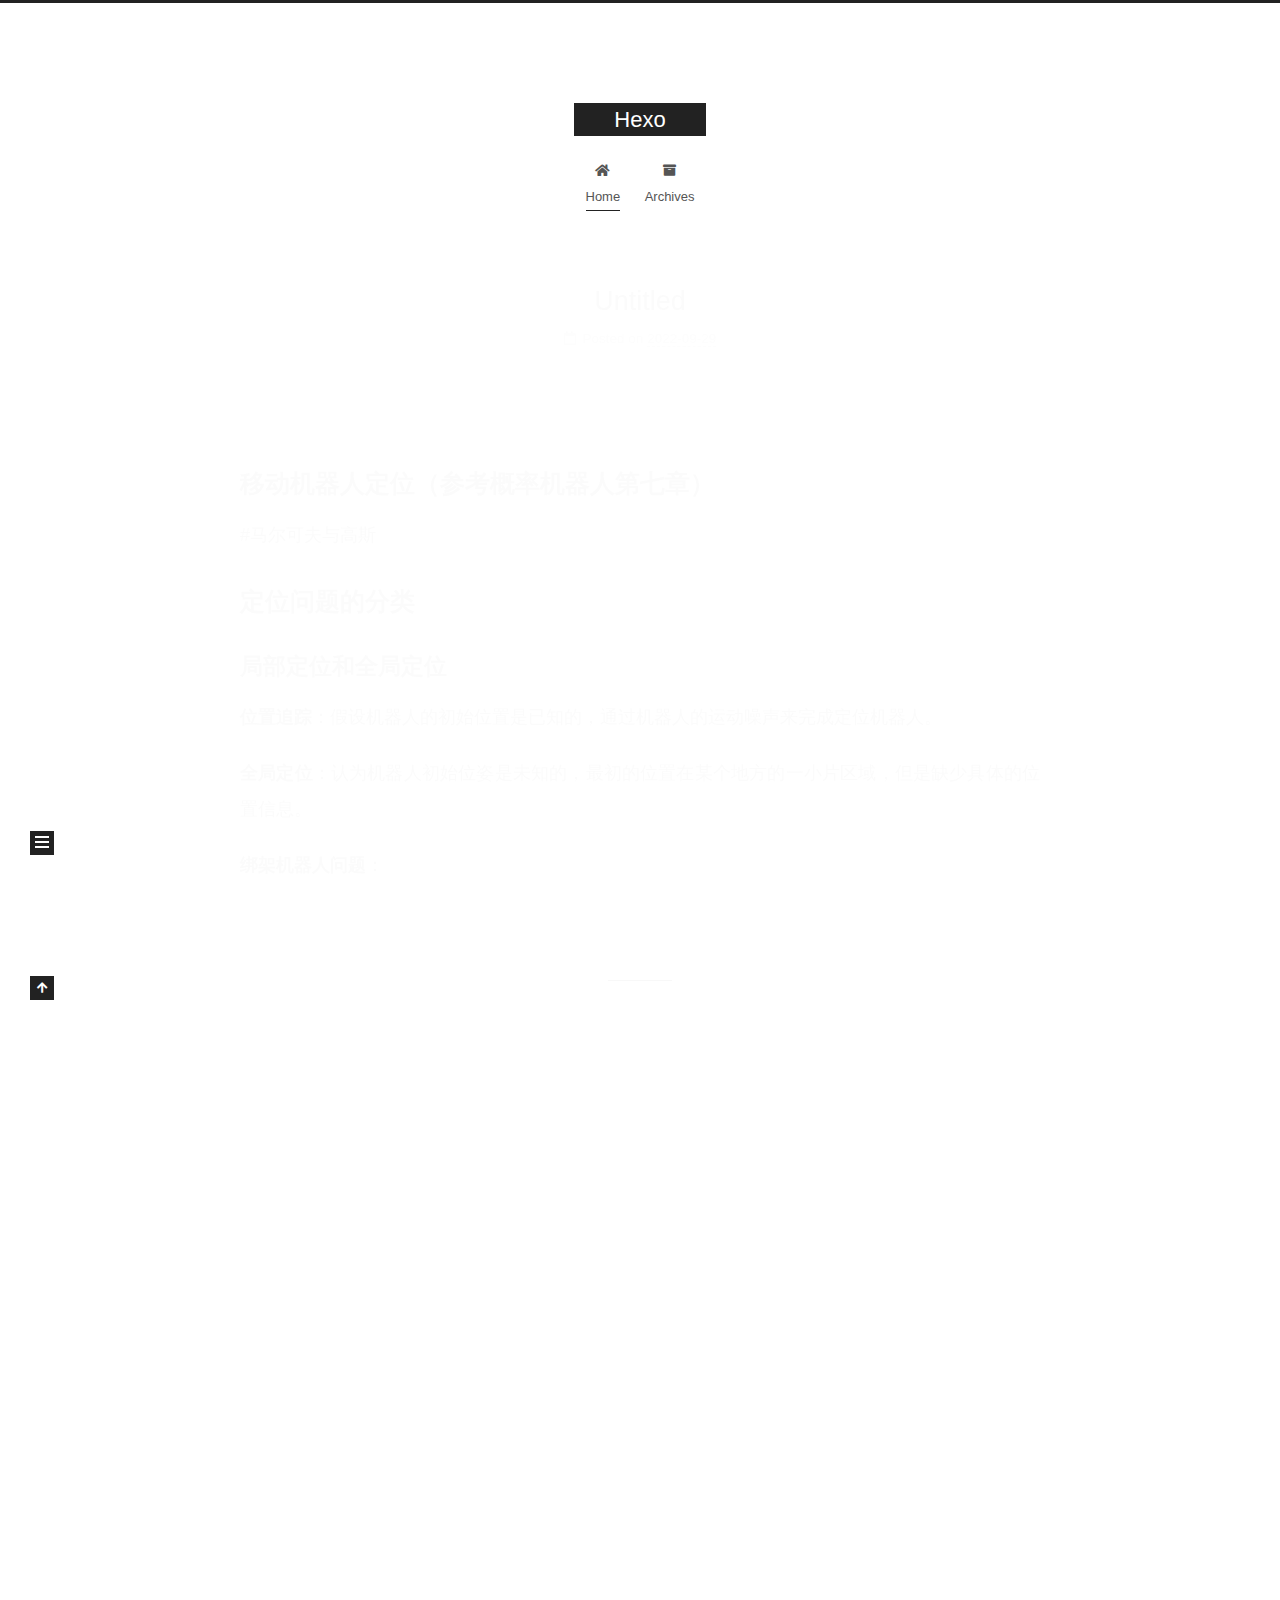
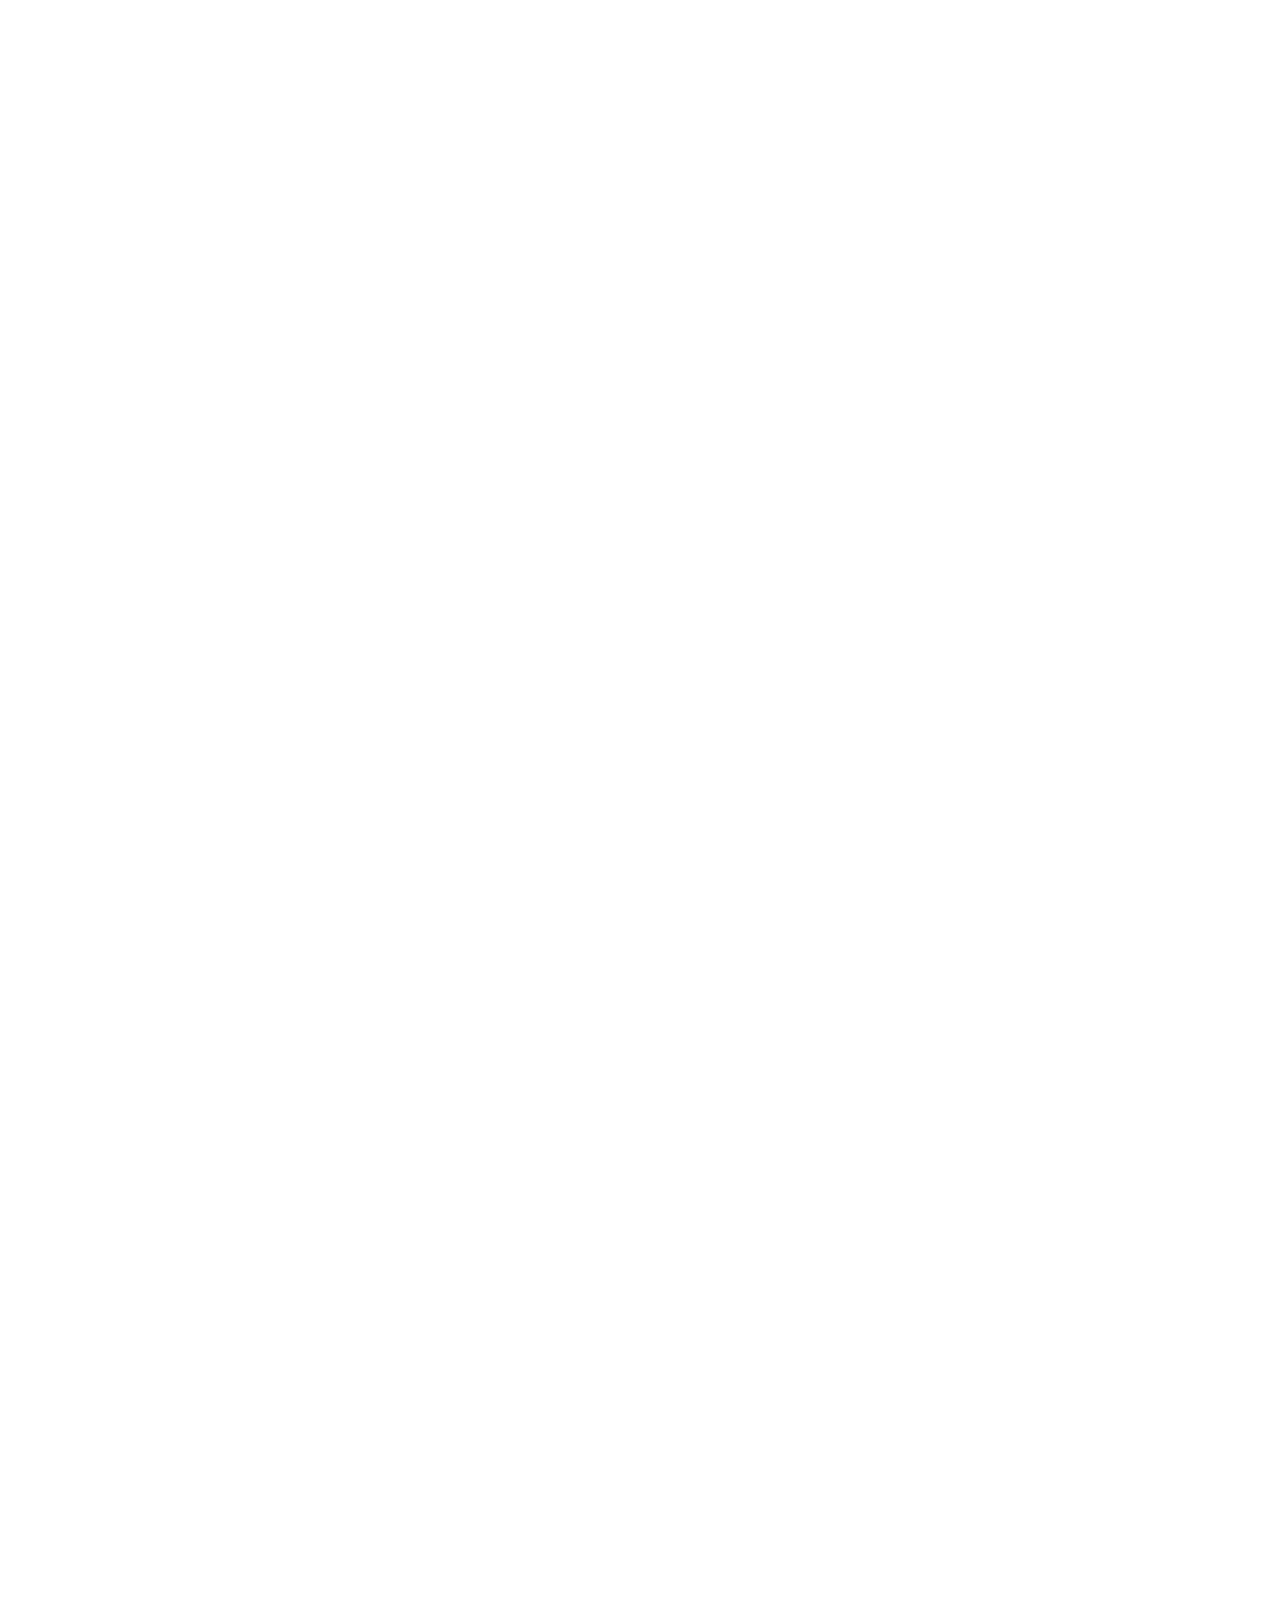
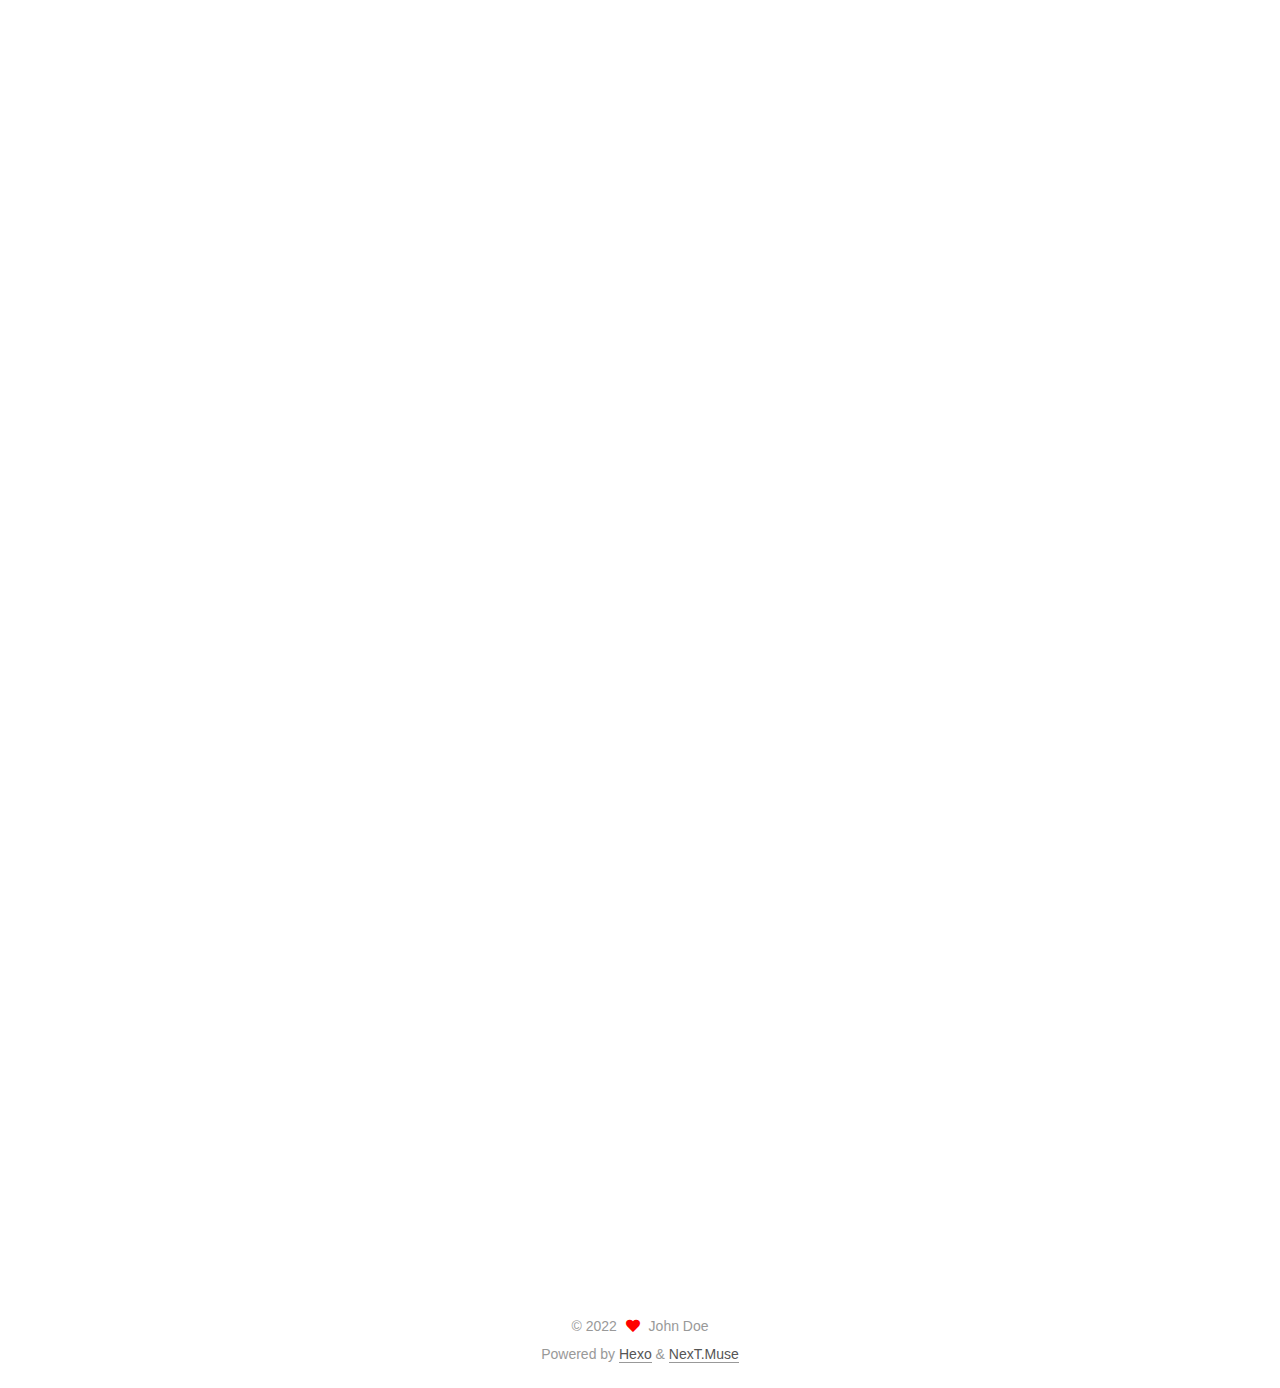
==== commit defcbbe2: "Site updated: 2022-09-30 08:09:05" ====
--- a/index.html
+++ b/index.html
@@ -141,6 +141,140 @@
 
           <div class="content index posts-expand">
             
+      
+  
+  
+  <article itemscope itemtype="http://schema.org/Article" class="post-block" lang="en">
+    <link itemprop="mainEntityOfPage" href="http://example.com/2022/09/29/%E6%9C%BA%E5%99%A8%E4%BA%BA%E5%AE%9A%E4%BD%8D/">
+
+    <span hidden itemprop="author" itemscope itemtype="http://schema.org/Person">
+      <meta itemprop="image" content="/images/avatar.gif">
+      <meta itemprop="name" content="John Doe">
+      <meta itemprop="description" content="">
+    </span>
+
+    <span hidden itemprop="publisher" itemscope itemtype="http://schema.org/Organization">
+      <meta itemprop="name" content="Hexo">
+    </span>
+      <header class="post-header">
+        <h2 class="post-title" itemprop="name headline">
+          
+            <a href="/2022/09/29/%E6%9C%BA%E5%99%A8%E4%BA%BA%E5%AE%9A%E4%BD%8D/" class="post-title-link" itemprop="url">Untitled</a>
+        </h2>
+
+        <div class="post-meta">
+            <span class="post-meta-item">
+              <span class="post-meta-item-icon">
+                <i class="far fa-calendar"></i>
+              </span>
+              <span class="post-meta-item-text">Posted on</span>
+
+              <time title="Created: 2022-09-29 23:57:13" itemprop="dateCreated datePublished" datetime="2022-09-29T23:57:13+08:00">2022-09-29</time>
+            </span>
+
+          
+
+        </div>
+      </header>
+
+    
+    
+    
+    <div class="post-body" itemprop="articleBody">
+
+      
+          <hr>
+<h2 id="移动机器人定位（参考概率机器人第七章）"><a href="#移动机器人定位（参考概率机器人第七章）" class="headerlink" title="移动机器人定位（参考概率机器人第七章）"></a>移动机器人定位（参考概率机器人第七章）</h2><p>#马尔可夫与高斯</p>
+<h2 id="定位问题的分类"><a href="#定位问题的分类" class="headerlink" title="定位问题的分类"></a>定位问题的分类</h2><h3 id="局部定位和全局定位"><a href="#局部定位和全局定位" class="headerlink" title="局部定位和全局定位"></a>局部定位和全局定位</h3><p><strong>位置追踪</strong>：假设机器人的初始位置是已知的，通过机器人的运动噪声来完成定位机器人。</p>
+<p><strong>全局定位</strong>：认为机器人初始位姿是未知的，最初的位置在某个地方的一小片区域，但是缺少具体的位置信息。</p>
+<p><strong>绑架机器人问题</strong>：</p>
+
+      
+    </div>
+
+    
+    
+    
+      <footer class="post-footer">
+        <div class="post-eof"></div>
+      </footer>
+  </article>
+  
+  
+  
+
+      
+  
+  
+  <article itemscope itemtype="http://schema.org/Article" class="post-block" lang="en">
+    <link itemprop="mainEntityOfPage" href="http://example.com/2022/09/29/DOA/">
+
+    <span hidden itemprop="author" itemscope itemtype="http://schema.org/Person">
+      <meta itemprop="image" content="/images/avatar.gif">
+      <meta itemprop="name" content="John Doe">
+      <meta itemprop="description" content="">
+    </span>
+
+    <span hidden itemprop="publisher" itemscope itemtype="http://schema.org/Organization">
+      <meta itemprop="name" content="Hexo">
+    </span>
+      <header class="post-header">
+        <h2 class="post-title" itemprop="name headline">
+          
+            <a href="/2022/09/29/DOA/" class="post-title-link" itemprop="url">Untitled</a>
+        </h2>
+
+        <div class="post-meta">
+            <span class="post-meta-item">
+              <span class="post-meta-item-icon">
+                <i class="far fa-calendar"></i>
+              </span>
+              <span class="post-meta-item-text">Posted on</span>
+              
+
+              <time title="Created: 2022-09-29 12:30:34 / Modified: 13:39:42" itemprop="dateCreated datePublished" datetime="2022-09-29T12:30:34+08:00">2022-09-29</time>
+            </span>
+
+          
+
+        </div>
+      </header>
+
+    
+    
+    
+    <div class="post-body" itemprop="articleBody">
+
+      
+          <hr>
+<h2 id="DOA"><a href="#DOA" class="headerlink" title="DOA"></a>DOA</h2><p>往往一个开场需要喜剧的开头，就像当ross谈起离婚rachel突然闯进了咖啡店一样。</p>
+<h2 id="开始"><a href="#开始" class="headerlink" title="开始"></a>开始</h2><p>故事的起源要追溯到1998年，我出生在了西北的一个小城市里。这就是故事的开始。</p>
+<p>开始的时候并没有多少印象，因为我的记忆能回溯到也不过是一年级。很清楚，因为我第一次期中考试拿了双百，在小姨家看的千与千寻，在自己家拿DVD看铁甲小宝，神奇宝贝，这或许是我能开始讲述的地方了。回想的时候并不是一个乖孩子，因为很多因素：当时的好朋友，小孩子的淘气，还有一些潜意识。</p>
+<p>就这样慢慢长大，自己喜欢看书，但粗心再也没有让我拿过双百了，加上三年级英语的介入回忆里更加准确的说是三百。就这样那个时光慢慢过去了。有一天我的一个好朋友A跟我聊起梦想，他说他的梦想是当ZZ（我们地区混黑社会给人放高利贷的）那样子的人，当时觉得他的这个还有点帅，当他问起我的梦想的时候，我发现我的回答原来是当时最普普通通的，我说我想成为一名科学家。现在想起来这差不多是当时每个小朋友都说过的了。就这样，路在小学的时候的或许就有一个区分了。然后打篮球认识了其他班的好朋友，也就是一起长大的发小，当时大家一起放学打篮球，拿上篮球回家的日子很开心，但不知道为什么就希望希望日子过得快点，现在看来在这方面真的有点蠢了。</p>
+<p>值得再去说这段时间的就是自己认识了两个漂亮女孩，写下这段的时候才发现自己值得称赞的故事居然已经过了那么久了。</p>
+<h2 id="发展"><a href="#发展" class="headerlink" title="发展"></a>发展</h2><p>然后不知不觉就到了初中，因为很多因素，小学的小伙伴都在一个学校，大部分都是小学同一级升上来的。就这样大家一起还是在一起学习，一起打球，很快乐。但其实也有一些其他故事的发生，比如当古惑仔大哥的那个好朋友，没记错的话是初二就退学了，后面他的故事我也不知道了。</p>
+<p>这个时候我的人生中算是一个转折点出现了，因为一款游戏，也是一个人吧，就是2009。他的表达能力特别好，浙大毕业。当时不知道浙大到底是什么水平，只在乎他的游戏是打的真的帅气。那个时候内心就想成为他那样的人。回审现在，当时的想法真的单纯。不管是浙大还是为人，有的是我够不着，有的是我不知道做了伤害了其他人，有的是我不愿意。但是当时真的很想成为他那样的人。</p>
+<p>高中也是稀里糊涂的上了本地最好的高中，但是大家分开了，有点伤心，去了不是在最好的班，然后自己利用了一些幼稚的想法去做了一些糊涂事情。现在回想起来，伤害到了一些人。但也莫名其妙的对我高中暗恋的人产生了一定的好处，即使现在回想起来，我没后悔。</p>
+<p>说说成绩和她吧。其实有些因素是因为她想把成绩提上去的，有段时间确实没有摸鱼，考的也不错，但是因为当时的一些因素，她不想和我说话，我还死皮赖脸的贴上去。现在或许不会了，但消息看到还是秒回。现在的话也只能成为好朋友了。</p>
+<h2 id="笑忘书"><a href="#笑忘书" class="headerlink" title="笑忘书"></a>笑忘书</h2><p>大学去了青岛，继续摸鱼了三年，考了两次研，都失败了，然后调剂到了乌鲁木齐。</p>
+<p>开这个博客的过程也是奇特过程，因为在大二下就说要有一个自己的博客，结果这会研一开始才做了起来。而研究生的开始更是自己也没有想到的过程。一切的故事或许都要从那个青岛开始，自己运气好去了那里，结果就认为自己配得上更好的，这么想本身无可厚非，但是自己的三天打鱼两天晒网就有了喜剧效果。这会的经历已经足以说明一切。</p>
+<p>开这个博客主要是记录，放一下学习记录，自我感觉，经历过程还有一些其他我暂时想不到的东西，自己也算终于找了一个属于自己可以倾诉的地方。不知道为什么，一个不用微博，不用朋友圈的人突然想要记录东西了。自己前面的岁月不擅长不喜欢总结，现在就觉得别送那么早。</p>
+<p>这个过程写的也烂，就先不放上去了。</p>
+
+      
+    </div>
+
+    
+    
+    
+      <footer class="post-footer">
+        <div class="post-eof"></div>
+      </footer>
+  </article>
+  
+  
+  
+
       
   
   
@@ -335,7 +469,7 @@
       <div class="site-state-item site-state-posts">
           <a href="/archives/">
         
-          <span class="site-state-item-count">2</span>
+          <span class="site-state-item-count">4</span>
           <span class="site-state-item-name">posts</span>
         </a>
       </div>
--- a/css/main.css
+++ b/css/main.css
@@ -1168,7 +1168,7 @@
 }
 .links-of-author a::before,
 .links-of-author span.exturl::before {
-  background: #88ffb4;
+  background: #8e4b40;
   border-radius: 50%;
   content: ' ';
   display: inline-block;
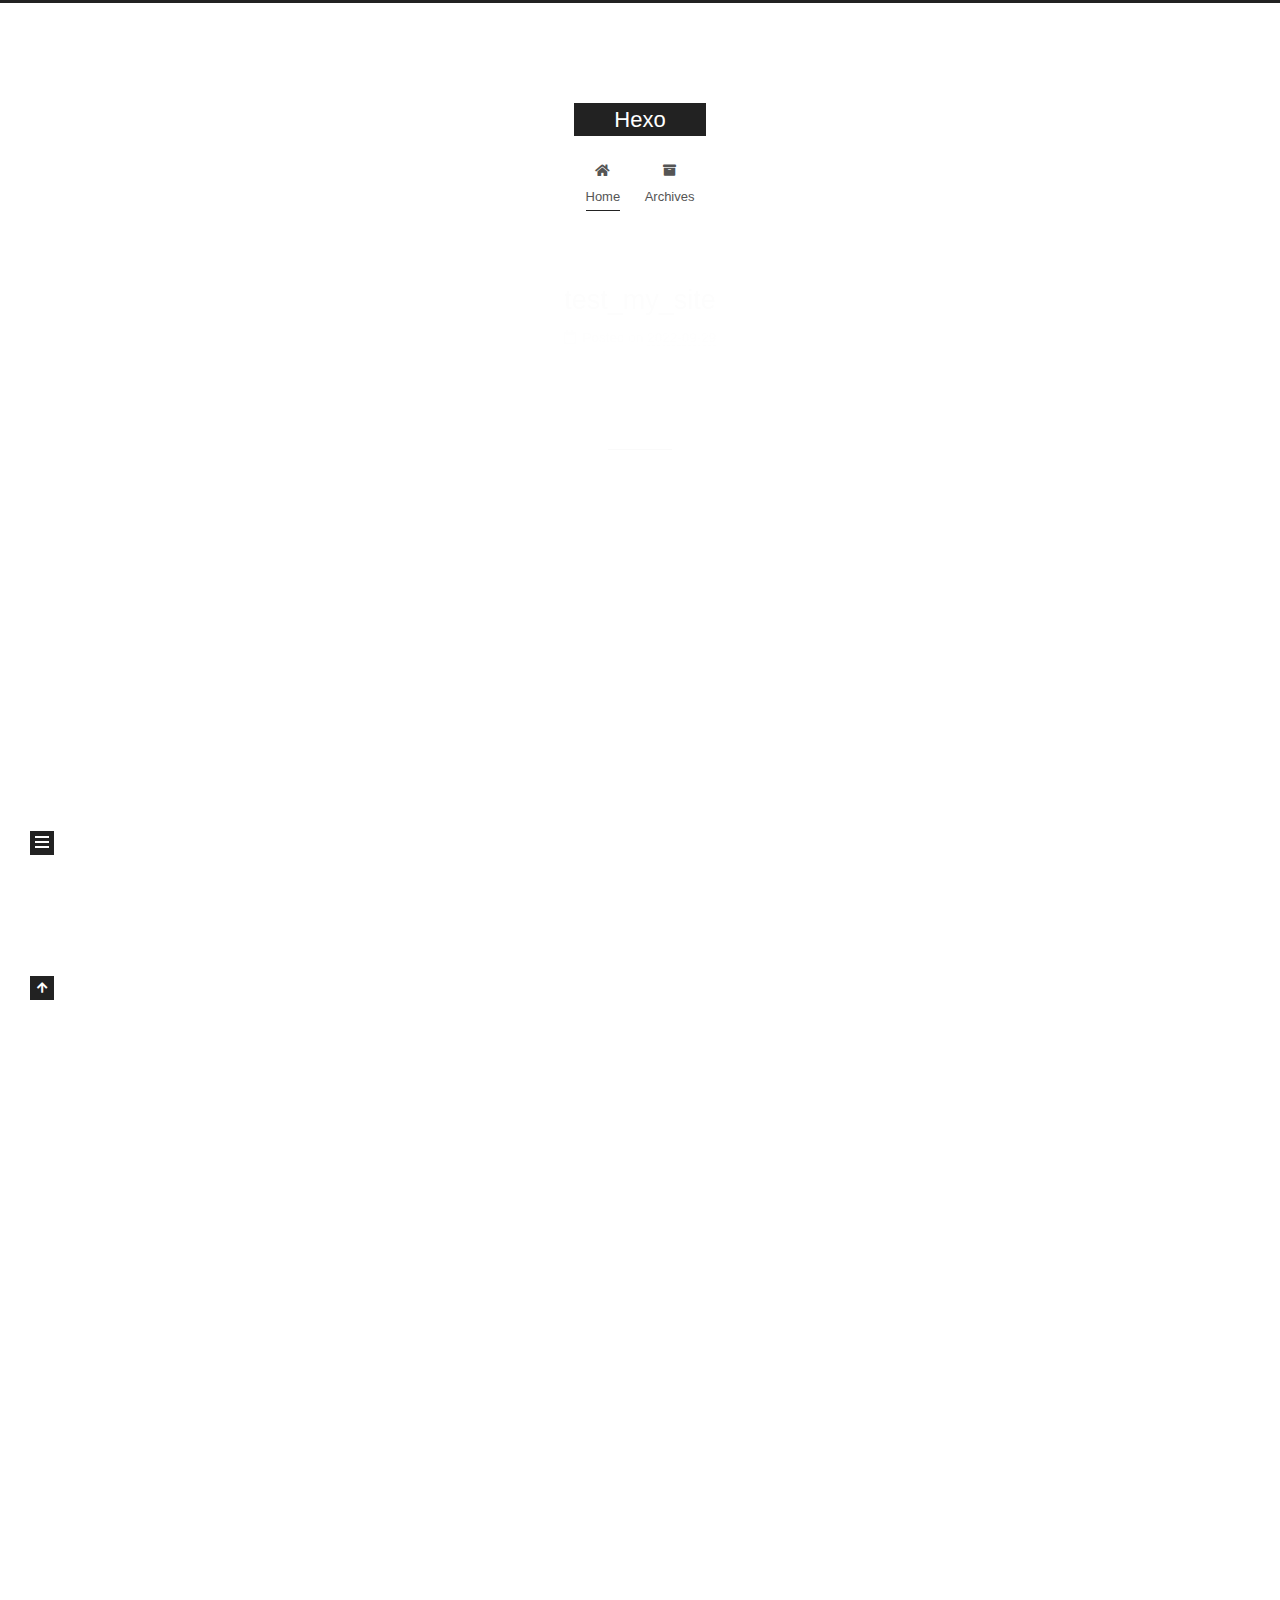
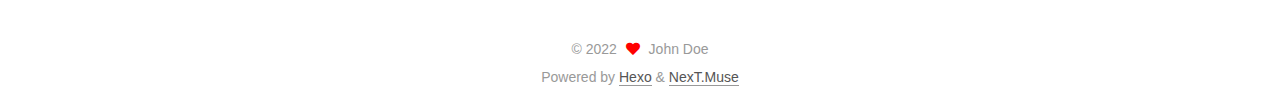
==== commit 3312ffd2: "Site updated: 2022-09-30 08:13:51" ====
--- a/index.html
+++ b/index.html
@@ -141,140 +141,6 @@
 
           <div class="content index posts-expand">
             
-      
-  
-  
-  <article itemscope itemtype="http://schema.org/Article" class="post-block" lang="en">
-    <link itemprop="mainEntityOfPage" href="http://example.com/2022/09/29/%E6%9C%BA%E5%99%A8%E4%BA%BA%E5%AE%9A%E4%BD%8D/">
-
-    <span hidden itemprop="author" itemscope itemtype="http://schema.org/Person">
-      <meta itemprop="image" content="/images/avatar.gif">
-      <meta itemprop="name" content="John Doe">
-      <meta itemprop="description" content="">
-    </span>
-
-    <span hidden itemprop="publisher" itemscope itemtype="http://schema.org/Organization">
-      <meta itemprop="name" content="Hexo">
-    </span>
-      <header class="post-header">
-        <h2 class="post-title" itemprop="name headline">
-          
-            <a href="/2022/09/29/%E6%9C%BA%E5%99%A8%E4%BA%BA%E5%AE%9A%E4%BD%8D/" class="post-title-link" itemprop="url">Untitled</a>
-        </h2>
-
-        <div class="post-meta">
-            <span class="post-meta-item">
-              <span class="post-meta-item-icon">
-                <i class="far fa-calendar"></i>
-              </span>
-              <span class="post-meta-item-text">Posted on</span>
-
-              <time title="Created: 2022-09-29 23:57:13" itemprop="dateCreated datePublished" datetime="2022-09-29T23:57:13+08:00">2022-09-29</time>
-            </span>
-
-          
-
-        </div>
-      </header>
-
-    
-    
-    
-    <div class="post-body" itemprop="articleBody">
-
-      
-          <hr>
-<h2 id="移动机器人定位（参考概率机器人第七章）"><a href="#移动机器人定位（参考概率机器人第七章）" class="headerlink" title="移动机器人定位（参考概率机器人第七章）"></a>移动机器人定位（参考概率机器人第七章）</h2><p>#马尔可夫与高斯</p>
-<h2 id="定位问题的分类"><a href="#定位问题的分类" class="headerlink" title="定位问题的分类"></a>定位问题的分类</h2><h3 id="局部定位和全局定位"><a href="#局部定位和全局定位" class="headerlink" title="局部定位和全局定位"></a>局部定位和全局定位</h3><p><strong>位置追踪</strong>：假设机器人的初始位置是已知的，通过机器人的运动噪声来完成定位机器人。</p>
-<p><strong>全局定位</strong>：认为机器人初始位姿是未知的，最初的位置在某个地方的一小片区域，但是缺少具体的位置信息。</p>
-<p><strong>绑架机器人问题</strong>：</p>
-
-      
-    </div>
-
-    
-    
-    
-      <footer class="post-footer">
-        <div class="post-eof"></div>
-      </footer>
-  </article>
-  
-  
-  
-
-      
-  
-  
-  <article itemscope itemtype="http://schema.org/Article" class="post-block" lang="en">
-    <link itemprop="mainEntityOfPage" href="http://example.com/2022/09/29/DOA/">
-
-    <span hidden itemprop="author" itemscope itemtype="http://schema.org/Person">
-      <meta itemprop="image" content="/images/avatar.gif">
-      <meta itemprop="name" content="John Doe">
-      <meta itemprop="description" content="">
-    </span>
-
-    <span hidden itemprop="publisher" itemscope itemtype="http://schema.org/Organization">
-      <meta itemprop="name" content="Hexo">
-    </span>
-      <header class="post-header">
-        <h2 class="post-title" itemprop="name headline">
-          
-            <a href="/2022/09/29/DOA/" class="post-title-link" itemprop="url">Untitled</a>
-        </h2>
-
-        <div class="post-meta">
-            <span class="post-meta-item">
-              <span class="post-meta-item-icon">
-                <i class="far fa-calendar"></i>
-              </span>
-              <span class="post-meta-item-text">Posted on</span>
-              
-
-              <time title="Created: 2022-09-29 12:30:34 / Modified: 13:39:42" itemprop="dateCreated datePublished" datetime="2022-09-29T12:30:34+08:00">2022-09-29</time>
-            </span>
-
-          
-
-        </div>
-      </header>
-
-    
-    
-    
-    <div class="post-body" itemprop="articleBody">
-
-      
-          <hr>
-<h2 id="DOA"><a href="#DOA" class="headerlink" title="DOA"></a>DOA</h2><p>往往一个开场需要喜剧的开头，就像当ross谈起离婚rachel突然闯进了咖啡店一样。</p>
-<h2 id="开始"><a href="#开始" class="headerlink" title="开始"></a>开始</h2><p>故事的起源要追溯到1998年，我出生在了西北的一个小城市里。这就是故事的开始。</p>
-<p>开始的时候并没有多少印象，因为我的记忆能回溯到也不过是一年级。很清楚，因为我第一次期中考试拿了双百，在小姨家看的千与千寻，在自己家拿DVD看铁甲小宝，神奇宝贝，这或许是我能开始讲述的地方了。回想的时候并不是一个乖孩子，因为很多因素：当时的好朋友，小孩子的淘气，还有一些潜意识。</p>
-<p>就这样慢慢长大，自己喜欢看书，但粗心再也没有让我拿过双百了，加上三年级英语的介入回忆里更加准确的说是三百。就这样那个时光慢慢过去了。有一天我的一个好朋友A跟我聊起梦想，他说他的梦想是当ZZ（我们地区混黑社会给人放高利贷的）那样子的人，当时觉得他的这个还有点帅，当他问起我的梦想的时候，我发现我的回答原来是当时最普普通通的，我说我想成为一名科学家。现在想起来这差不多是当时每个小朋友都说过的了。就这样，路在小学的时候的或许就有一个区分了。然后打篮球认识了其他班的好朋友，也就是一起长大的发小，当时大家一起放学打篮球，拿上篮球回家的日子很开心，但不知道为什么就希望希望日子过得快点，现在看来在这方面真的有点蠢了。</p>
-<p>值得再去说这段时间的就是自己认识了两个漂亮女孩，写下这段的时候才发现自己值得称赞的故事居然已经过了那么久了。</p>
-<h2 id="发展"><a href="#发展" class="headerlink" title="发展"></a>发展</h2><p>然后不知不觉就到了初中，因为很多因素，小学的小伙伴都在一个学校，大部分都是小学同一级升上来的。就这样大家一起还是在一起学习，一起打球，很快乐。但其实也有一些其他故事的发生，比如当古惑仔大哥的那个好朋友，没记错的话是初二就退学了，后面他的故事我也不知道了。</p>
-<p>这个时候我的人生中算是一个转折点出现了，因为一款游戏，也是一个人吧，就是2009。他的表达能力特别好，浙大毕业。当时不知道浙大到底是什么水平，只在乎他的游戏是打的真的帅气。那个时候内心就想成为他那样的人。回审现在，当时的想法真的单纯。不管是浙大还是为人，有的是我够不着，有的是我不知道做了伤害了其他人，有的是我不愿意。但是当时真的很想成为他那样的人。</p>
-<p>高中也是稀里糊涂的上了本地最好的高中，但是大家分开了，有点伤心，去了不是在最好的班，然后自己利用了一些幼稚的想法去做了一些糊涂事情。现在回想起来，伤害到了一些人。但也莫名其妙的对我高中暗恋的人产生了一定的好处，即使现在回想起来，我没后悔。</p>
-<p>说说成绩和她吧。其实有些因素是因为她想把成绩提上去的，有段时间确实没有摸鱼，考的也不错，但是因为当时的一些因素，她不想和我说话，我还死皮赖脸的贴上去。现在或许不会了，但消息看到还是秒回。现在的话也只能成为好朋友了。</p>
-<h2 id="笑忘书"><a href="#笑忘书" class="headerlink" title="笑忘书"></a>笑忘书</h2><p>大学去了青岛，继续摸鱼了三年，考了两次研，都失败了，然后调剂到了乌鲁木齐。</p>
-<p>开这个博客的过程也是奇特过程，因为在大二下就说要有一个自己的博客，结果这会研一开始才做了起来。而研究生的开始更是自己也没有想到的过程。一切的故事或许都要从那个青岛开始，自己运气好去了那里，结果就认为自己配得上更好的，这么想本身无可厚非，但是自己的三天打鱼两天晒网就有了喜剧效果。这会的经历已经足以说明一切。</p>
-<p>开这个博客主要是记录，放一下学习记录，自我感觉，经历过程还有一些其他我暂时想不到的东西，自己也算终于找了一个属于自己可以倾诉的地方。不知道为什么，一个不用微博，不用朋友圈的人突然想要记录东西了。自己前面的岁月不擅长不喜欢总结，现在就觉得别送那么早。</p>
-<p>这个过程写的也烂，就先不放上去了。</p>
-
-      
-    </div>
-
-    
-    
-    
-      <footer class="post-footer">
-        <div class="post-eof"></div>
-      </footer>
-  </article>
-  
-  
-  
-
       
   
   
@@ -469,7 +335,7 @@
       <div class="site-state-item site-state-posts">
           <a href="/archives/">
         
-          <span class="site-state-item-count">4</span>
+          <span class="site-state-item-count">2</span>
           <span class="site-state-item-name">posts</span>
         </a>
       </div>
--- a/css/main.css
+++ b/css/main.css
@@ -1168,7 +1168,7 @@
 }
 .links-of-author a::before,
 .links-of-author span.exturl::before {
-  background: #8e4b40;
+  background: #5e9321;
   border-radius: 50%;
   content: ' ';
   display: inline-block;
